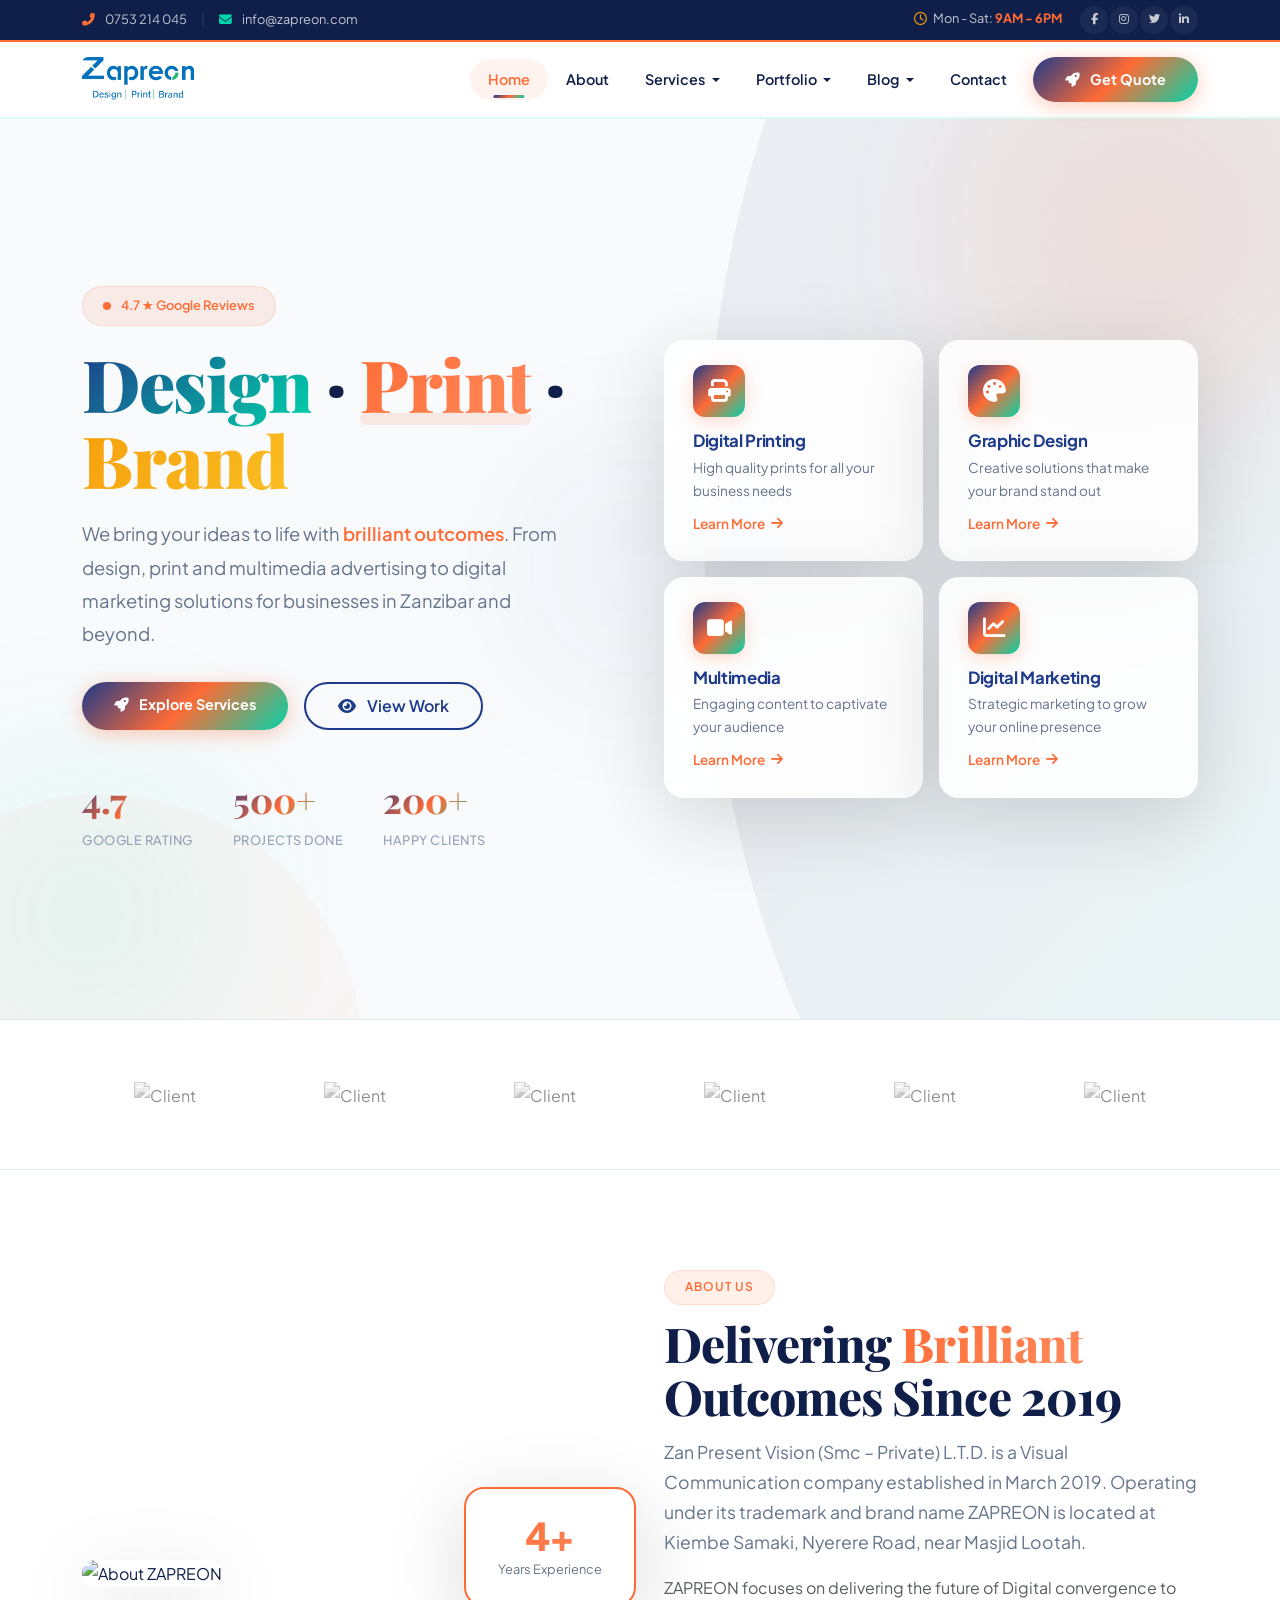
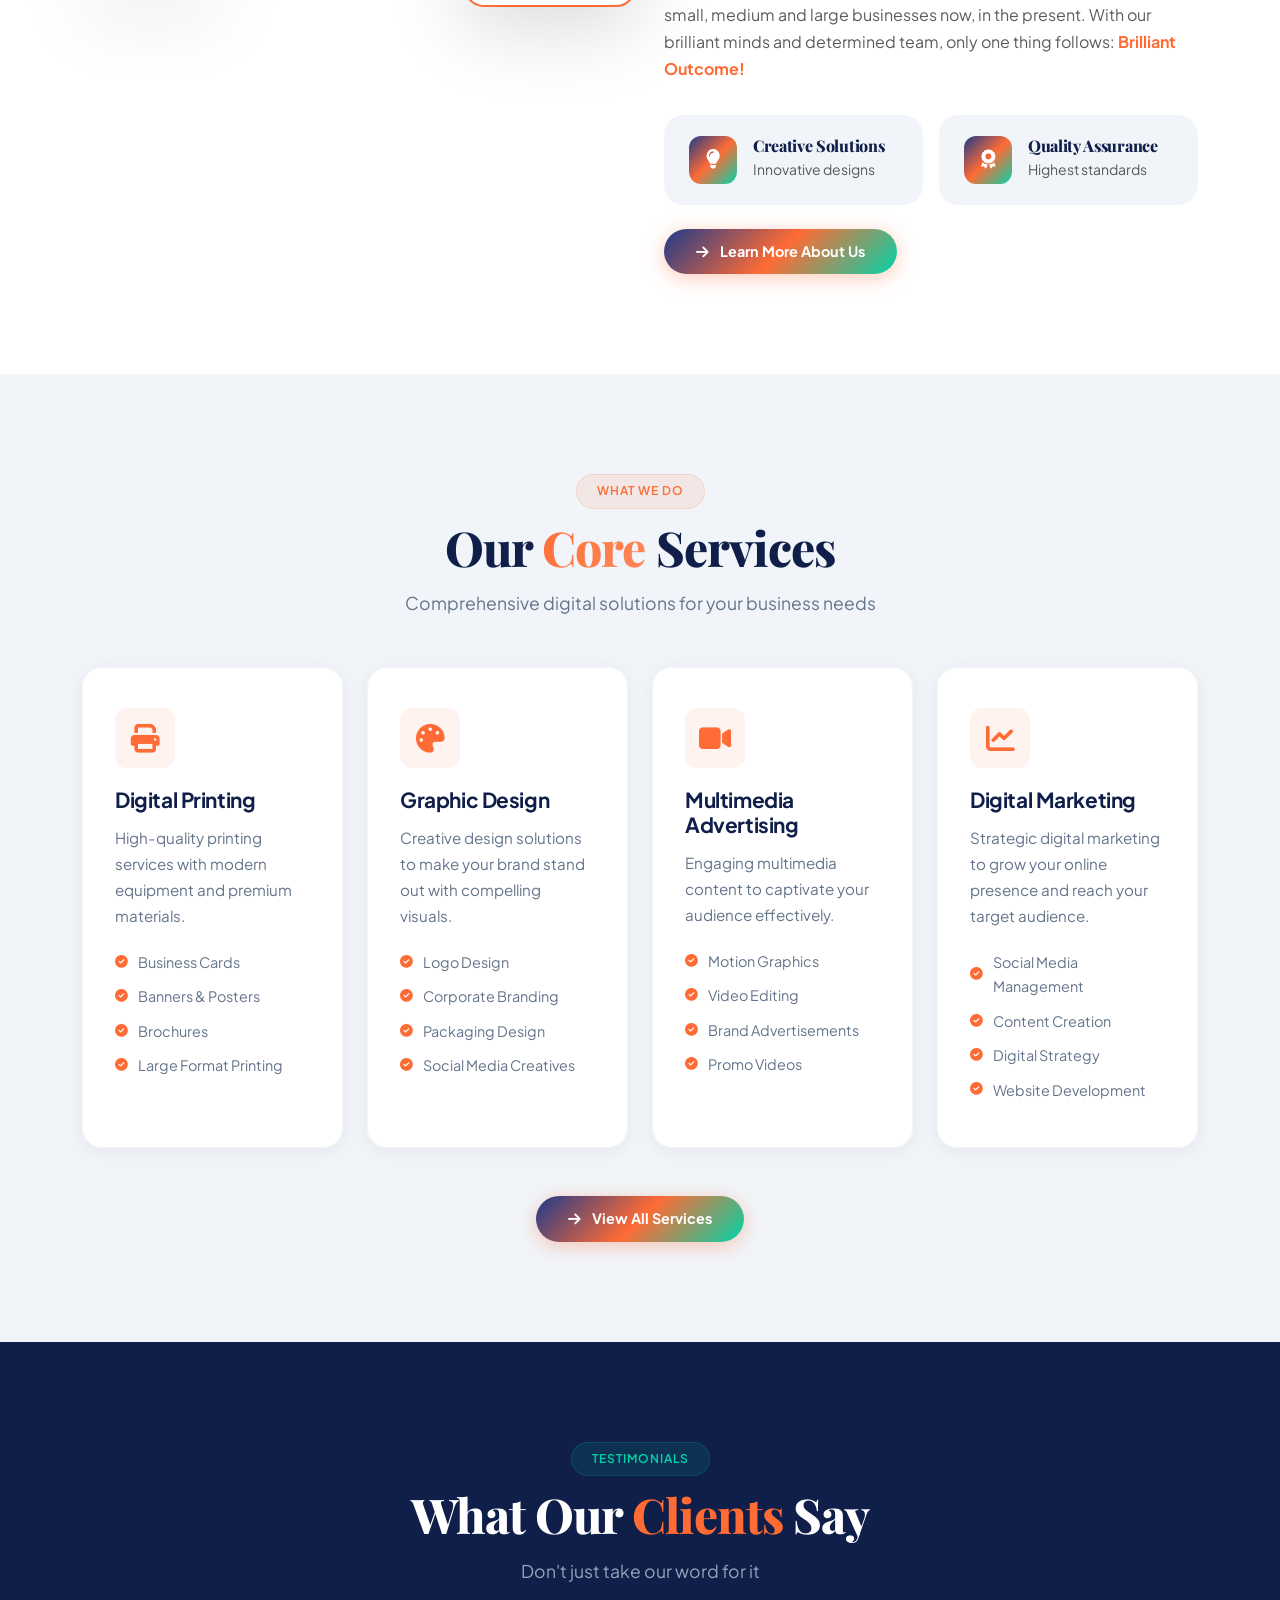
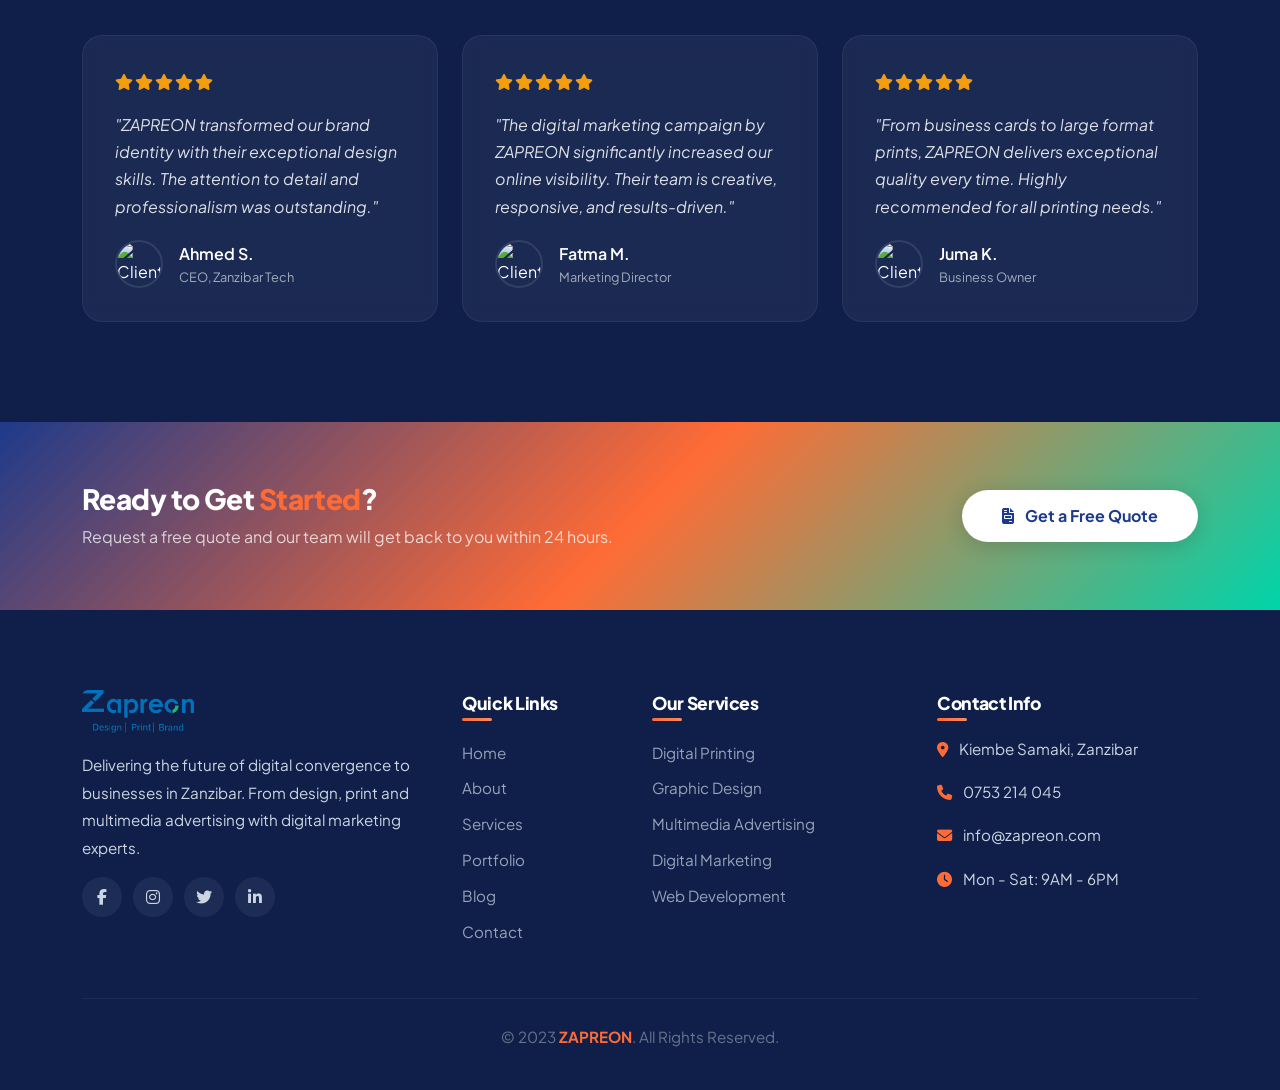
==== index.html @ 26066276 "Prince" ====
<!DOCTYPE html>
<html lang="sw">
<head>
    <meta charset="UTF-8" />
    <meta name="viewport" content="width=device-width, initial-scale=1.0" />
    <title>ZAPREON - Digital Printing & Visual Communication | Zanzibar</title>
    
    <!-- Bootstrap 5 CSS -->
    <link href="https://cdn.jsdelivr.net/npm/bootstrap@5.3.0-alpha1/dist/css/bootstrap.min.css" rel="stylesheet" />
    <!-- Font Awesome 6 -->
    <link rel="stylesheet" href="https://cdnjs.cloudflare.com/ajax/libs/font-awesome/6.4.0/css/all.min.css" />
    <!-- Google Fonts -->
    <link href="https://fonts.googleapis.com/css2?family=Plus+Jakarta+Sans:wght@300;400;500;600;700;800&family=Playfair+Display:wght@700;800;900&display=swap" rel="stylesheet" />
    <!-- AOS Animation -->
    <link href="https://unpkg.com/aos@2.3.1/dist/aos.css" rel="stylesheet" />
    
    <style>
        /* ===== ROOT VARIABLES - ZAPREON BRAND COLORS ===== */
        :root {
            --primary: #1E3A8A;
            --primary-light: #2A4FBF;
            --primary-dark: #0F1F4A;
            --secondary: #FF6B35;
            --secondary-light: #FF8A5C;
            --accent: #00D4AA;
            --accent-light: #66E8D0;
            --gold: #F59E0B;
            --gradient-hero: linear-gradient(135deg, #1E3A8A 0%, #0F1F4A 50%, #00D4AA 100%);
            --gradient-primary: linear-gradient(135deg, #1E3A8A 0%, #00D4AA 100%);
            --gradient-secondary: linear-gradient(135deg, #FF6B35 0%, #FF8A5C 100%);
            --gradient-accent: linear-gradient(135deg, #00D4AA 0%, #66E8D0 100%);
            --gradient-mixed: linear-gradient(135deg, #1E3A8A 0%, #FF6B35 50%, #00D4AA 100%);
            --gradient-gold: linear-gradient(135deg, #F59E0B 0%, #FBBF24 100%);
            --gradient-card: linear-gradient(135deg, rgba(30,58,138,0.95) 0%, rgba(0,212,170,0.15) 100%);
            --dark: #0F1F4A;
            --light: #F8FAFC;
            --gray-100: #F1F5F9;
            --gray-200: #E2E8F0;
            --gray-300: #CBD5E1;
            --gray-400: #94A3B8;
            --gray-500: #64748B;
            --shadow-sm: 0 4px 20px rgba(0,0,0,0.06);
            --shadow-md: 0 8px 40px rgba(0,0,0,0.10);
            --shadow-lg: 0 20px 80px rgba(0,0,0,0.15);
            --shadow-xl: 0 30px 100px rgba(0,0,0,0.20);
            --radius-sm: 12px;
            --radius-md: 20px;
            --radius-lg: 30px;
            --radius-xl: 40px;
            --transition: all 0.5s cubic-bezier(0.23, 1, 0.32, 1);
        }

        /* ===== RESET ===== */
        * { margin: 0; padding: 0; box-sizing: border-box; }
        body {
            font-family: 'Plus Jakarta Sans', sans-serif;
            background: var(--light);
            color: var(--dark);
            overflow-x: hidden;
            line-height: 1.7;
        }
        h1, h2, h3, h4, h5, h6 {
            font-family: 'Playfair Display', serif;
            font-weight: 800;
            letter-spacing: -0.02em;
        }
        a { text-decoration: none; color: inherit; }
        img { max-width: 100%; height: auto; }

        /* ===== SCROLLBAR ===== */
        ::-webkit-scrollbar { width: 8px; }
        ::-webkit-scrollbar-track { background: var(--gray-100); }
        ::-webkit-scrollbar-thumb { 
            background: var(--gradient-mixed);
            border-radius: 10px;
        }

        /* ===== PRELOADER ===== */
        #preloader {
            position: fixed;
            inset: 0;
            background: var(--dark);
            display: flex;
            justify-content: center;
            align-items: center;
            z-index: 99999;
            transition: opacity 0.8s ease, visibility 0.8s ease;
        }
        #preloader.hide { opacity: 0; visibility: hidden; }
        .loader {
            display: flex;
            gap: 12px;
            align-items: center;
        }
        .loader span {
            display: block;
            width: 16px;
            height: 16px;
            border-radius: 50%;
            animation: loaderBounce 1.2s ease-in-out infinite;
        }
        .loader span:nth-child(1) { background: var(--secondary); animation-delay: 0s; }
        .loader span:nth-child(2) { background: var(--primary-light); animation-delay: 0.15s; }
        .loader span:nth-child(3) { background: var(--accent); animation-delay: 0.3s; }
        .loader span:nth-child(4) { background: var(--gold); animation-delay: 0.45s; }
        .loader span:nth-child(5) { background: var(--secondary); animation-delay: 0.6s; }
        @keyframes loaderBounce {
            0%, 100% { transform: translateY(0) scale(1); }
            50% { transform: translateY(-20px) scale(1.2); }
        }

        /* ===== TOP BAR - JUU KABISA ===== */
        .top-bar {
            background: var(--primary-dark);
            color: rgba(255,255,255,0.75);
            font-size: 0.8rem;
            padding: 6px 0;
            border-bottom: 2px solid var(--secondary);
            position: relative;
            z-index: 1031;
        }
        .top-bar a { color: rgba(255,255,255,0.75); transition: var(--transition); }
        .top-bar a:hover { color: var(--secondary); }
        .top-bar .social-icon {
            display: inline-flex;
            align-items: center;
            justify-content: center;
            width: 28px;
            height: 28px;
            border-radius: 50%;
            background: rgba(255,255,255,0.05);
            transition: var(--transition);
            font-size: 0.7rem;
        }
        .top-bar .social-icon:hover {
            background: var(--secondary);
            color: var(--dark);
            transform: translateY(-2px);
        }
        .top-bar .divider { color: rgba(255,255,255,0.15); margin: 0 12px; }
        .top-bar .highlight-text { color: var(--secondary); font-weight: 700; }
        .top-bar .accent-text { color: var(--accent); }
        .top-bar .gold-text { color: var(--gold); }

        /* ===== NAVBAR ===== */
        .navbar {
            padding: 10px 0;
            background: rgba(255,255,255,0.96);
            backdrop-filter: blur(24px);
            -webkit-backdrop-filter: blur(24px);
            border-bottom: 2px solid rgba(0,212,170,0.15);
            transition: var(--transition);
            z-index: 1030;
            position: sticky;
            top: 0;
        }
        .navbar.scrolled {
            padding: 6px 0;
            box-shadow: var(--shadow-md);
        }

        .navbar-brand {
            font-family: 'Playfair Display', serif;
            font-weight: 900;
            font-size: 1.6rem;
            color: var(--primary) !important;
            display: flex;
            align-items: center;
            gap: 12px;
        }
        .navbar-brand .logo-img {
            height: 45px;
            width: auto;
            transition: var(--transition);
            border-radius: 6px;
        }
        .navbar-brand .logo-img:hover {
            transform: scale(1.05) rotate(-2deg);
        }
        .navbar-brand .brand-text {
            background: var(--gradient-mixed);
            -webkit-background-clip: text;
            -webkit-text-fill-color: transparent;
            font-weight: 900;
        }
        .navbar-brand .brand-dot {
            color: var(--secondary);
            -webkit-text-fill-color: var(--secondary);
        }

        .nav-link {
            font-weight: 600;
            font-size: 0.9rem;
            color: var(--dark) !important;
            padding: 8px 18px !important;
            border-radius: 50px;
            transition: var(--transition);
            position: relative;
        }
        .nav-link::before {
            content: '';
            position: absolute;
            bottom: 2px;
            left: 50%;
            width: 0;
            height: 3px;
            background: var(--gradient-mixed);
            border-radius: 10px;
            transform: translateX(-50%);
            transition: var(--transition);
        }
        .nav-link:hover::before,
        .nav-link.active::before { width: 40%; }
        .nav-link:hover,
        .nav-link.active {
            background: rgba(255,107,53,0.08);
            color: var(--secondary) !important;
        }

        .dropdown-menu {
            border: none;
            border-radius: var(--radius-md);
            box-shadow: var(--shadow-lg);
            padding: 12px;
            background: rgba(255,255,255,0.98);
            backdrop-filter: blur(20px);
            margin-top: 8px;
            min-width: 220px;
            animation: dropdownFade 0.3s ease;
        }
        @keyframes dropdownFade {
            from { opacity: 0; transform: translateY(-10px) scale(0.96); }
            to { opacity: 1; transform: translateY(0) scale(1); }
        }
        .dropdown-item {
            padding: 10px 16px;
            border-radius: var(--radius-sm);
            font-weight: 500;
            font-size: 0.9rem;
            transition: var(--transition);
            color: var(--dark);
        }
        .dropdown-item:hover,
        .dropdown-item.active {
            background: var(--gradient-mixed);
            color: white !important;
            transform: translateX(4px);
        }
        .dropdown-item i { width: 20px; margin-right: 8px; }
        .dropdown-divider { margin: 8px 0; border-color: var(--gray-200); }

        .btn-primary-custom {
            background: var(--gradient-mixed);
            color: white;
            border: none;
            padding: 12px 32px;
            border-radius: 50px;
            font-weight: 700;
            font-size: 0.9rem;
            transition: var(--transition);
            box-shadow: 0 4px 20px rgba(255,107,53,0.35);
            position: relative;
            overflow: hidden;
        }
        .btn-primary-custom::before {
            content: '';
            position: absolute;
            inset: 0;
            background: linear-gradient(90deg, transparent, rgba(255,255,255,0.2), transparent);
            transform: translateX(-100%);
            transition: transform 0.6s ease;
        }
        .btn-primary-custom:hover::before { transform: translateX(100%); }
        .btn-primary-custom:hover {
            transform: translateY(-3px) scale(1.02);
            box-shadow: 0 8px 32px rgba(255,107,53,0.45);
            color: white;
        }

        .btn-outline-custom {
            background: transparent;
            color: var(--primary);
            border: 2px solid var(--primary);
            padding: 10px 32px;
            border-radius: 50px;
            font-weight: 600;
            transition: var(--transition);
        }
        .btn-outline-custom:hover {
            background: var(--primary);
            color: white;
            transform: translateY(-3px);
            box-shadow: var(--shadow-md);
        }

        /* ===== HERO SECTION ===== */
        .hero {
            min-height: 100vh;
            display: flex;
            align-items: center;
            position: relative;
            background: var(--light);
            padding: 80px 0 80px;
            overflow: hidden;
        }
        .hero::before {
            content: '';
            position: absolute;
            top: -30%;
            right: -15%;
            width: 80%;
            height: 150%;
            background: var(--gradient-hero);
            clip-path: ellipse(45% 60% at 70% 50%);
            opacity: 0.06;
            pointer-events: none;
        }
        .hero::after {
            content: '';
            position: absolute;
            bottom: -20%;
            left: -10%;
            width: 60%;
            height: 80%;
            background: var(--gradient-secondary);
            clip-path: circle(35% at 30% 80%);
            opacity: 0.04;
            pointer-events: none;
        }

        /* Floating Orbs */
        .orb {
            position: absolute;
            border-radius: 50%;
            filter: blur(80px);
            pointer-events: none;
            animation: orbFloat 20s ease-in-out infinite;
        }
        .orb-1 {
            width: 400px;
            height: 400px;
            background: rgba(255,107,53,0.10);
            top: -10%;
            right: -5%;
            animation-delay: 0s;
        }
        .orb-2 {
            width: 300px;
            height: 300px;
            background: rgba(0,212,170,0.08);
            bottom: -5%;
            left: -5%;
            animation-delay: -5s;
        }
        .orb-3 {
            width: 200px;
            height: 200px;
            background: rgba(30,58,138,0.06);
            top: 50%;
            left: 50%;
            transform: translate(-50%, -50%);
            animation-delay: -10s;
        }
        @keyframes orbFloat {
            0%, 100% { transform: translate(0, 0) scale(1); }
            25% { transform: translate(30px, -40px) scale(1.1); }
            50% { transform: translate(-20px, 20px) scale(0.9); }
            75% { transform: translate(40px, 30px) scale(1.05); }
        }

        .hero-content {
            position: relative;
            z-index: 2;
        }

        .hero-badge {
            display: inline-flex;
            align-items: center;
            gap: 10px;
            background: rgba(255,107,53,0.10);
            color: var(--secondary);
            padding: 8px 20px;
            border-radius: 50px;
            font-weight: 600;
            font-size: 0.8rem;
            margin-bottom: 20px;
            border: 1px solid rgba(255,107,53,0.15);
            backdrop-filter: blur(10px);
        }
        .hero-badge .pulse-dot {
            width: 8px;
            height: 8px;
            background: var(--secondary);
            border-radius: 50%;
            animation: pulse 2s infinite;
        }
        @keyframes pulse {
            0%, 100% { opacity: 1; transform: scale(1); }
            50% { opacity: 0.5; transform: scale(1.5); }
        }

        .hero-title {
            font-size: 4.5rem;
            font-weight: 900;
            line-height: 1.05;
            margin-bottom: 20px;
        }
        .hero-title .highlight-blue {
            background: var(--gradient-primary);
            -webkit-background-clip: text;
            -webkit-text-fill-color: transparent;
        }
        .hero-title .highlight-orange {
            background: var(--gradient-secondary);
            -webkit-background-clip: text;
            -webkit-text-fill-color: transparent;
            position: relative;
        }
        .hero-title .highlight-orange::after {
            content: '';
            position: absolute;
            bottom: 6px;
            left: 0;
            width: 100%;
            height: 12px;
            background: rgba(255,107,53,0.12);
            border-radius: 10px;
            z-index: -1;
        }
        .hero-title .highlight-gold {
            background: var(--gradient-gold);
            -webkit-background-clip: text;
            -webkit-text-fill-color: transparent;
        }

        .hero-subtitle {
            font-size: 1.15rem;
            color: var(--gray-500);
            max-width: 500px;
            margin-bottom: 32px;
            line-height: 1.8;
        }
        .hero-subtitle .highlight {
            color: var(--secondary);
            font-weight: 600;
        }

        .hero-stats {
            display: flex;
            gap: 40px;
            margin-top: 40px;
        }
        .hero-stat {
            text-align: left;
        }
        .hero-stat-number {
            font-family: 'Playfair Display', serif;
            font-size: 2.2rem;
            font-weight: 800;
            background: var(--gradient-mixed);
            -webkit-background-clip: text;
            -webkit-text-fill-color: transparent;
        }
        .hero-stat-label {
            font-size: 0.8rem;
            color: var(--gray-400);
            font-weight: 500;
            text-transform: uppercase;
            letter-spacing: 0.5px;
        }

        /* ===== FLOATING SERVICE CARDS ===== */
        .floating-services {
            position: relative;
            z-index: 2;
            perspective: 1000px;
        }

        .float-card {
            background: rgba(255,255,255,0.88);
            backdrop-filter: blur(20px);
            -webkit-backdrop-filter: blur(20px);
            border-radius: var(--radius-md);
            padding: 24px 28px;
            box-shadow: var(--shadow-lg);
            border: 1px solid rgba(255,255,255,0.3);
            transition: var(--transition);
            position: relative;
            overflow: hidden;
            animation: floatCard 6s ease-in-out infinite;
            cursor: default;
        }
        .float-card::before {
            content: '';
            position: absolute;
            top: 0;
            left: 0;
            width: 100%;
            height: 4px;
            background: var(--gradient-mixed);
            transform: scaleX(0);
            transform-origin: left;
            transition: var(--transition);
        }
        .float-card:hover::before {
            transform: scaleX(1);
        }
        .float-card:hover {
            transform: translateY(-8px) rotateX(4deg) rotateY(-4deg);
            box-shadow: var(--shadow-xl);
            border-color: var(--secondary);
        }

        .float-card:nth-child(1) { animation-delay: 0s; }
        .float-card:nth-child(2) { animation-delay: 1.2s; }
        .float-card:nth-child(3) { animation-delay: 2.4s; }
        .float-card:nth-child(4) { animation-delay: 3.6s; }

        @keyframes floatCard {
            0%, 100% { transform: translateY(0px) rotate(0deg); }
            50% { transform: translateY(-12px) rotate(1deg); }
        }

        .float-card .card-icon {
            width: 52px;
            height: 52px;
            background: var(--gradient-mixed);
            border-radius: var(--radius-sm);
            display: flex;
            align-items: center;
            justify-content: center;
            color: white;
            font-size: 1.4rem;
            margin-bottom: 14px;
            box-shadow: 0 4px 16px rgba(255,107,53,0.25);
            transition: var(--transition);
        }
        .float-card:hover .card-icon {
            transform: rotate(-8deg) scale(1.05);
            box-shadow: 0 8px 24px rgba(255,107,53,0.35);
        }
        .float-card h5 {
            font-family: 'Plus Jakarta Sans', sans-serif;
            font-weight: 700;
            font-size: 1.05rem;
            margin-bottom: 4px;
            color: var(--primary);
        }
        .float-card p {
            font-size: 0.85rem;
            color: var(--gray-500);
            margin-bottom: 0;
        }
        .float-card .arrow-link {
            color: var(--secondary);
            font-weight: 600;
            font-size: 0.85rem;
            transition: var(--transition);
            display: inline-flex;
            align-items: center;
            gap: 6px;
            margin-top: 10px;
        }
        .float-card .arrow-link:hover {
            gap: 12px;
            color: var(--primary);
        }

        /* ===== SECTION COMMON ===== */
        .section {
            padding: 100px 0;
            position: relative;
        }
        .section-sm { padding: 60px 0; }

        .section-badge {
            display: inline-block;
            background: rgba(255,107,53,0.10);
            color: var(--secondary);
            padding: 6px 20px;
            border-radius: 50px;
            font-weight: 600;
            font-size: 0.75rem;
            letter-spacing: 1px;
            text-transform: uppercase;
            margin-bottom: 12px;
            border: 1px solid rgba(255,107,53,0.15);
        }
        .section-badge-accent {
            background: rgba(0,212,170,0.10);
            color: var(--accent);
            border-color: rgba(0,212,170,0.15);
        }
        .section-badge-gold {
            background: rgba(245,158,11,0.10);
            color: var(--gold);
            border-color: rgba(245,158,11,0.15);
        }

        .section-title {
            font-size: 3rem;
            font-weight: 800;
            margin-bottom: 16px;
            line-height: 1.1;
        }
        .section-title .highlight {
            background: var(--gradient-secondary);
            -webkit-background-clip: text;
            -webkit-text-fill-color: transparent;
        }
        .section-title .highlight-gold {
            background: var(--gradient-gold);
            -webkit-background-clip: text;
            -webkit-text-fill-color: transparent;
        }
        .section-title .highlight-blue {
            background: var(--gradient-primary);
            -webkit-background-clip: text;
            -webkit-text-fill-color: transparent;
        }
        .section-subtitle {
            font-size: 1.1rem;
            color: var(--gray-500);
            max-width: 600px;
        }

        /* ===== ABOUT SECTION ===== */
        .about-section {
            background: white;
        }
        .about-image-wrapper {
            position: relative;
        }
        .about-image-wrapper .main-img {
            border-radius: var(--radius-lg);
            box-shadow: var(--shadow-lg);
            transition: var(--transition);
        }
        .about-image-wrapper .main-img:hover {
            transform: scale(1.02) rotate(-1deg);
        }
        .about-badge {
            position: absolute;
            bottom: -20px;
            right: -20px;
            background: white;
            padding: 24px 32px;
            border-radius: var(--radius-md);
            box-shadow: var(--shadow-lg);
            text-align: center;
            border: 2px solid var(--secondary);
        }
        .about-badge h3 {
            font-family: 'Plus Jakarta Sans', sans-serif;
            font-size: 2.4rem;
            font-weight: 800;
            background: var(--gradient-secondary);
            -webkit-background-clip: text;
            -webkit-text-fill-color: transparent;
            margin-bottom: 0;
        }
        .about-badge p {
            font-size: 0.8rem;
            color: var(--gray-500);
            margin-bottom: 0;
        }

        .about-feature {
            display: flex;
            gap: 16px;
            padding: 20px 24px;
            background: var(--gray-100);
            border-radius: var(--radius-md);
            transition: var(--transition);
            border: 1px solid transparent;
        }
        .about-feature:hover {
            transform: translateY(-4px);
            box-shadow: var(--shadow-md);
            border-color: var(--secondary);
            background: white;
        }
        .about-feature .icon {
            width: 48px;
            height: 48px;
            min-width: 48px;
            background: var(--gradient-mixed);
            border-radius: var(--radius-sm);
            display: flex;
            align-items: center;
            justify-content: center;
            color: white;
            font-size: 1.2rem;
        }

        /* ===== SERVICES GRID ===== */
        .services-section {
            background: var(--gray-100);
        }
        .service-card {
            background: white;
            padding: 40px 32px;
            border-radius: var(--radius-md);
            box-shadow: var(--shadow-sm);
            transition: var(--transition);
            height: 100%;
            border: 1px solid rgba(0,0,0,0.04);
            position: relative;
            overflow: hidden;
        }
        .service-card::before {
            content: '';
            position: absolute;
            top: 0;
            left: 0;
            width: 100%;
            height: 4px;
            background: var(--gradient-mixed);
            transform: scaleX(0);
            transform-origin: left;
            transition: var(--transition);
        }
        .service-card:hover::before { transform: scaleX(1); }
        .service-card:hover {
            transform: translateY(-8px);
            box-shadow: var(--shadow-lg);
            border-color: var(--secondary);
        }
        .service-card .icon {
            width: 60px;
            height: 60px;
            background: rgba(255,107,53,0.08);
            border-radius: var(--radius-sm);
            display: flex;
            align-items: center;
            justify-content: center;
            font-size: 1.8rem;
            color: var(--secondary);
            margin-bottom: 20px;
            transition: var(--transition);
        }
        .service-card:hover .icon {
            background: var(--gradient-mixed);
            color: white;
            transform: rotate(-8deg) scale(1.05);
        }
        .service-card h4 {
            font-family: 'Plus Jakarta Sans', sans-serif;
            font-weight: 700;
            font-size: 1.3rem;
            margin-bottom: 12px;
        }
        .service-card p {
            color: var(--gray-500);
            font-size: 0.95rem;
            margin-bottom: 16px;
        }
        .service-card .service-list {
            list-style: none;
            padding: 0;
            margin: 0;
        }
        .service-card .service-list li {
            padding: 5px 0;
            font-size: 0.9rem;
            color: var(--gray-500);
            display: flex;
            align-items: center;
            gap: 10px;
        }
        .service-card .service-list li i {
            color: var(--secondary);
            font-size: 0.8rem;
        }

        /* ===== TESTIMONIALS ===== */
        .testimonials-section {
            background: var(--dark);
            color: white;
        }
        .testimonials-section .section-subtitle {
            color: var(--gray-400);
        }
        .testimonial-card {
            background: rgba(255,255,255,0.05);
            backdrop-filter: blur(10px);
            padding: 32px;
            border-radius: var(--radius-md);
            border: 1px solid rgba(255,255,255,0.06);
            transition: var(--transition);
            height: 100%;
        }
        .testimonial-card:hover {
            transform: translateY(-4px);
            background: rgba(255,255,255,0.08);
            border-color: rgba(255,107,53,0.2);
        }
        .testimonial-card .stars {
            color: var(--gold);
            margin-bottom: 16px;
            letter-spacing: 2px;
        }
        .testimonial-card .quote {
            font-size: 1rem;
            font-style: italic;
            opacity: 0.85;
            margin-bottom: 20px;
        }
        .testimonial-card .client {
            display: flex;
            align-items: center;
            gap: 16px;
        }
        .testimonial-card .client img {
            width: 48px;
            height: 48px;
            border-radius: 50%;
            object-fit: cover;
            border: 2px solid rgba(255,255,255,0.1);
        }
        .testimonial-card .client .name {
            font-weight: 600;
            font-size: 1rem;
        }
        .testimonial-card .client .role {
            font-size: 0.8rem;
            opacity: 0.6;
        }

        /* ===== CTA ===== */
        .cta-section {
            background: var(--gradient-mixed);
            color: white;
        }
        .cta-section .btn-light-custom {
            background: white;
            color: var(--primary);
            border: none;
            padding: 14px 40px;
            border-radius: 50px;
            font-weight: 700;
            transition: var(--transition);
            box-shadow: 0 4px 20px rgba(0,0,0,0.15);
        }
        .cta-section .btn-light-custom:hover {
            transform: translateY(-4px) scale(1.02);
            box-shadow: 0 8px 32px rgba(0,0,0,0.2);
        }

        /* ===== FOOTER ===== */
        .footer {
            background: var(--dark);
            color: var(--gray-300);
            padding: 80px 0 40px;
        }
        .footer .footer-logo {
            display: flex;
            align-items: center;
            gap: 12px;
            margin-bottom: 16px;
        }
        .footer .footer-logo img {
            height: 45px;
            width: auto;
            border-radius: 6px;
            transition: var(--transition);
        }
        .footer .footer-logo img:hover {
            transform: scale(1.05) rotate(-2deg);
        }
        .footer .footer-logo .brand-text {
            font-family: 'Playfair Display', serif;
            font-weight: 900;
            font-size: 1.6rem;
            background: var(--gradient-mixed);
            -webkit-background-clip: text;
            -webkit-text-fill-color: transparent;
        }
        .footer .footer-logo .brand-dot {
            color: var(--secondary);
            -webkit-text-fill-color: var(--secondary);
        }
        .footer h5 {
            font-family: 'Plus Jakarta Sans', sans-serif;
            color: white;
            font-size: 1.1rem;
            margin-bottom: 20px;
            position: relative;
            display: inline-block;
        }
        .footer h5::after {
            content: '';
            position: absolute;
            bottom: -6px;
            left: 0;
            width: 30px;
            height: 3px;
            background: var(--gradient-secondary);
            border-radius: 10px;
        }
        .footer p {
            font-size: 0.95rem;
            line-height: 1.8;
        }
        .footer-links a {
            display: block;
            color: var(--gray-400);
            padding: 5px 0;
            transition: var(--transition);
            font-size: 0.95rem;
        }
        .footer-links a:hover {
            color: var(--secondary);
            padding-left: 8px;
        }
        .footer .social-icons a {
            display: inline-flex;
            align-items: center;
            justify-content: center;
            width: 40px;
            height: 40px;
            background: rgba(255,255,255,0.06);
            border-radius: 50%;
            color: var(--gray-300);
            transition: var(--transition);
            margin-right: 8px;
        }
        .footer .social-icons a:hover {
            background: var(--secondary);
            color: var(--dark);
            transform: translateY(-4px);
        }
        .footer .copyright {
            border-top: 1px solid rgba(255,255,255,0.06);
            padding-top: 24px;
            margin-top: 48px;
            text-align: center;
            font-size: 0.9rem;
            color: var(--gray-500);
        }
        .footer .copyright .brand-name {
            color: var(--secondary);
            font-weight: 700;
        }

        /* ===== BACK TO TOP ===== */
        .back-to-top {
            position: fixed;
            bottom: 30px;
            right: 30px;
            width: 50px;
            height: 50px;
            background: var(--gradient-mixed);
            color: white;
            border: none;
            border-radius: 50%;
            display: flex;
            align-items: center;
            justify-content: center;
            font-size: 1.2rem;
            box-shadow: var(--shadow-md);
            opacity: 0;
            visibility: hidden;
            transition: var(--transition);
            z-index: 999;
            cursor: pointer;
        }
        .back-to-top.active {
            opacity: 1;
            visibility: visible;
        }
        .back-to-top:hover {
            transform: translateY(-4px) scale(1.05);
            box-shadow: var(--shadow-lg);
        }

        /* ===== RESPONSIVE ===== */
        @media (max-width: 992px) {
            .hero-title { font-size: 3.2rem; }
            .section-title { font-size: 2.4rem; }
            .floating-services { margin-top: 40px; }
            .float-card { margin-bottom: 16px; }
            .hero-stats { gap: 24px; flex-wrap: wrap; }
            .about-badge { position: relative; bottom: 0; right: 0; margin-top: 16px; }
        }

        @media (max-width: 768px) {
            .hero { padding: 60px 0 60px; min-height: auto; }
            .hero-title { font-size: 2.4rem; }
            .section { padding: 60px 0; }
            .section-title { font-size: 2rem; }
            .top-bar .text-end { text-align: center !important; margin-top: 4px; }
            .float-card { padding: 20px; }
            .float-card .card-icon { width: 44px; height: 44px; font-size: 1.2rem; }
            .navbar-brand .logo-img { height: 40px; }
            .navbar-brand { font-size: 1.3rem; }
            .footer .footer-logo img { height: 40px; }
            .footer .footer-logo .brand-text { font-size: 1.3rem; }
        }

        @media (max-width: 576px) {
            .hero-title { font-size: 2rem; }
            .hero-subtitle { font-size: 1rem; }
            .hero-stat-number { font-size: 1.6rem; }
            .service-card { padding: 28px 20px; }
        }
    </style>
</head>
<body>

    <!-- ===== PRELOADER ===== -->
    <div id="preloader">
        <div class="loader">
            <span></span><span></span><span></span><span></span><span></span>
        </div>
    </div>

    <!-- ===== TOP BAR - JUU KABISA ===== -->
    <div class="top-bar d-none d-md-block">
        <div class="container">
            <div class="row align-items-center">
                <div class="col-md-6">
                    <span><i class="fas fa-phone-alt me-2" style="color: var(--secondary);"></i> <a href="tel:+255753214045">0753 214 045</a></span>
                    <span class="divider">|</span>
                    <span><i class="fas fa-envelope me-2" style="color: var(--accent);"></i> <a href="mailto:info@zapreon.com">info@zapreon.com</a></span>
                </div>
                <div class="col-md-6 text-end">
                    <span class="me-3"><i class="far fa-clock me-1" style="color: var(--gold);"></i> Mon - Sat: <span class="highlight-text">9AM - 6PM</span></span>
                    <a href="#" class="social-icon"><i class="fab fa-facebook-f"></i></a>
                    <a href="#" class="social-icon"><i class="fab fa-instagram"></i></a>
                    <a href="#" class="social-icon"><i class="fab fa-twitter"></i></a>
                    <a href="#" class="social-icon"><i class="fab fa-linkedin-in"></i></a>
                </div>
            </div>
        </div>
    </div>

    <!-- ===== NAVBAR (Chini ya Top Bar) ===== -->
    <nav class="navbar navbar-expand-lg navbar-light">
        <div class="container">
            <a class="navbar-brand" href="index.html">
                <!-- Logo Image - Weka path ya logo yako hapa -->
                <img src="logo/zapreon_logo.png" alt="ZAPREON Logo" class="logo-img" />
                <!-- <span class="brand-text">ZAPREON<span class="brand-dot">.</span></span> -->
            </a>
            <button class="navbar-toggler border-0" type="button" data-bs-toggle="collapse" data-bs-target="#navbarNav">
                <span class="navbar-toggler-icon"></span>
            </button>
            <div class="collapse navbar-collapse" id="navbarNav">
                <ul class="navbar-nav ms-auto align-items-lg-center">
                    <li class="nav-item">
                        <a class="nav-link active" href="index.html">Home</a>
                    </li>
                    <li class="nav-item">
                        <a class="nav-link" href="about.html">About</a>
                    </li>
                    <li class="nav-item dropdown">
                        <a class="nav-link dropdown-toggle" href="#" id="servicesDropdown" role="button" data-bs-toggle="dropdown">
                            Services
                        </a>
                        <ul class="dropdown-menu">
                            <li><a class="dropdown-item active" href="services.html"><i class="fas fa-th-large"></i> Overview</a></li>
                            <li><hr class="dropdown-divider"></li>
                            <li><a class="dropdown-item" href="digital-printing.html"><i class="fas fa-print"></i> Digital Printing</a></li>
                            <li><a class="dropdown-item" href="graphic-design.html"><i class="fas fa-palette"></i> Graphic Design</a></li>
                            <li><a class="dropdown-item" href="multimedia.html"><i class="fas fa-video"></i> Multimedia Advertising</a></li>
                            <li><a class="dropdown-item" href="digital-marketing.html"><i class="fas fa-chart-line"></i> Digital Marketing</a></li>
                            <li><a class="dropdown-item" href="web-development.html"><i class="fas fa-code"></i> Web Development</a></li>
                        </ul>
                    </li>
                    <li class="nav-item dropdown">
                        <a class="nav-link dropdown-toggle" href="#" id="portfolioDropdown" role="button" data-bs-toggle="dropdown">
                            Portfolio
                        </a>
                        <ul class="dropdown-menu">
                            <li><a class="dropdown-item" href="portfolio.html"><i class="fas fa-th-large"></i> Overview</a></li>
                            <li><hr class="dropdown-divider"></li>
                            <li><a class="dropdown-item" href="printing-portfolio.html"><i class="fas fa-print"></i> Printing Projects</a></li>
                            <li><a class="dropdown-item" href="design-portfolio.html"><i class="fas fa-paint-brush"></i> Design Projects</a></li>
                            <li><a class="dropdown-item" href="multimedia-portfolio.html"><i class="fas fa-film"></i> Multimedia Projects</a></li>
                        </ul>
                    </li>
                    <li class="nav-item dropdown">
                        <a class="nav-link dropdown-toggle" href="#" id="blogDropdown" role="button" data-bs-toggle="dropdown">
                            Blog
                        </a>
                        <ul class="dropdown-menu">
                            <li><a class="dropdown-item" href="blog.html"><i class="fas fa-th-large"></i> Overview</a></li>
                            <li><hr class="dropdown-divider"></li>
                            <li><a class="dropdown-item" href="blog-design.html"><i class="fas fa-pencil-ruler"></i> Design Tips</a></li>
                            <li><a class="dropdown-item" href="blog-marketing.html"><i class="fas fa-bullhorn"></i> Marketing Strategies</a></li>
                            <li><a class="dropdown-item" href="blog-industry.html"><i class="fas fa-newspaper"></i> Industry News</a></li>
                        </ul>
                    </li>
                    <li class="nav-item">
                        <a class="nav-link" href="contact.html">Contact</a>
                    </li>
                    <li class="nav-item ms-lg-2">
                        <a class="btn btn-primary-custom" href="quote.html">
                            <i class="fas fa-rocket me-2"></i> Get Quote
                        </a>
                    </li>
                </ul>
            </div>
        </div>
    </nav>

    <!-- ===== HERO SECTION ===== -->
    <section class="hero" id="home">
        <!-- Floating Orbs -->
        <div class="orb orb-1"></div>
        <div class="orb orb-2"></div>
        <div class="orb orb-3"></div>

        <div class="container">
            <div class="row align-items-center g-5">
                <!-- Left Content -->
                <div class="col-lg-6 hero-content" data-aos="fade-right" data-aos-duration="800">
                    <div class="hero-badge">
                        <span class="pulse-dot"></span>
                        4.7 ★ Google Reviews
                    </div>
                    <h1 class="hero-title">
                        <span class="highlight-blue">Design</span> · <span class="highlight-orange">Print</span> · <span class="highlight-gold">Brand</span>
                    </h1>
                    <p class="hero-subtitle">
                        We bring your ideas to life with <span class="highlight">brilliant outcomes</span>. From design, print and multimedia 
                        advertising to digital marketing solutions for businesses in Zanzibar and beyond.
                    </p>
                    <div class="d-flex flex-wrap gap-3">
                        <a href="services.html" class="btn btn-primary-custom">
                            <i class="fas fa-rocket me-2"></i> Explore Services
                        </a>
                        <a href="portfolio.html" class="btn btn-outline-custom">
                            <i class="fas fa-eye me-2"></i> View Work
                        </a>
                    </div>
                    <div class="hero-stats">
                        <div class="hero-stat">
                            <div class="hero-stat-number">4.7</div>
                            <div class="hero-stat-label">Google Rating</div>
                        </div>
                        <div class="hero-stat">
                            <div class="hero-stat-number">500+</div>
                            <div class="hero-stat-label">Projects Done</div>
                        </div>
                        <div class="hero-stat">
                            <div class="hero-stat-number">200+</div>
                            <div class="hero-stat-label">Happy Clients</div>
                        </div>
                    </div>
                </div>

                <!-- Right Content - Floating Service Cards -->
                <div class="col-lg-6 floating-services" data-aos="fade-left" data-aos-duration="800" data-aos-delay="200">
                    <div class="row g-3">
                        <!-- Card 1 - Digital Printing -->
                        <div class="col-sm-6">
                            <div class="float-card">
                                <div class="card-icon"><i class="fas fa-print"></i></div>
                                <h5>Digital Printing</h5>
                                <p>High quality prints for all your business needs</p>
                                <a href="digital-printing.html" class="arrow-link">
                                    Learn More <i class="fas fa-arrow-right"></i>
                                </a>
                            </div>
                        </div>
                        <!-- Card 2 - Graphic Design -->
                        <div class="col-sm-6">
                            <div class="float-card">
                                <div class="card-icon"><i class="fas fa-palette"></i></div>
                                <h5>Graphic Design</h5>
                                <p>Creative solutions that make your brand stand out</p>
                                <a href="graphic-design.html" class="arrow-link">
                                    Learn More <i class="fas fa-arrow-right"></i>
                                </a>
                            </div>
                        </div>
                        <!-- Card 3 - Multimedia -->
                        <div class="col-sm-6">
                            <div class="float-card">
                                <div class="card-icon"><i class="fas fa-video"></i></div>
                                <h5>Multimedia</h5>
                                <p>Engaging content to captivate your audience</p>
                                <a href="multimedia.html" class="arrow-link">
                                    Learn More <i class="fas fa-arrow-right"></i>
                                </a>
                            </div>
                        </div>
                        <!-- Card 4 - Digital Marketing -->
                        <div class="col-sm-6">
                            <div class="float-card">
                                <div class="card-icon"><i class="fas fa-chart-line"></i></div>
                                <h5>Digital Marketing</h5>
                                <p>Strategic marketing to grow your online presence</p>
                                <a href="digital-marketing.html" class="arrow-link">
                                    Learn More <i class="fas fa-arrow-right"></i>
                                </a>
                            </div>
                        </div>
                    </div>
                </div>
            </div>
        </div>
    </section>

    <!-- ===== CLIENTS / LOGOS ===== -->
    <section class="section-sm" style="background: white; border-top: 1px solid var(--gray-200); border-bottom: 1px solid var(--gray-200);">
        <div class="container">
            <div class="row align-items-center justify-content-center g-4" data-aos="fade-up">
                <div class="col-6 col-md-3 col-lg-2 text-center">
                    <img src="https://via.placeholder.com/150x50/1E3A8A/FFFFFF?text=Client+1" alt="Client" style="filter: grayscale(100%) opacity(0.5); transition: var(--transition); max-height: 50px;" 
                         onmouseover="this.style.filter='grayscale(0%) opacity(1)'" 
                         onmouseout="this.style.filter='grayscale(100%) opacity(0.5)'" />
                </div>
                <div class="col-6 col-md-3 col-lg-2 text-center">
                    <img src="https://via.placeholder.com/150x50/FF6B35/FFFFFF?text=Client+2" alt="Client" style="filter: grayscale(100%) opacity(0.5); transition: var(--transition); max-height: 50px;"
                         onmouseover="this.style.filter='grayscale(0%) opacity(1)'" 
                         onmouseout="this.style.filter='grayscale(100%) opacity(0.5)'" />
                </div>
                <div class="col-6 col-md-3 col-lg-2 text-center">
                    <img src="https://via.placeholder.com/150x50/00D4AA/FFFFFF?text=Client+3" alt="Client" style="filter: grayscale(100%) opacity(0.5); transition: var(--transition); max-height: 50px;"
                         onmouseover="this.style.filter='grayscale(0%) opacity(1)'" 
                         onmouseout="this.style.filter='grayscale(100%) opacity(0.5)'" />
                </div>
                <div class="col-6 col-md-3 col-lg-2 text-center">
                    <img src="https://via.placeholder.com/150x50/F59E0B/FFFFFF?text=Client+4" alt="Client" style="filter: grayscale(100%) opacity(0.5); transition: var(--transition); max-height: 50px;"
                         onmouseover="this.style.filter='grayscale(0%) opacity(1)'" 
                         onmouseout="this.style.filter='grayscale(100%) opacity(0.5)'" />
                </div>
                <div class="col-6 col-md-3 col-lg-2 text-center">
                    <img src="https://via.placeholder.com/150x50/1E3A8A/FFFFFF?text=Client+5" alt="Client" style="filter: grayscale(100%) opacity(0.5); transition: var(--transition); max-height: 50px;"
                         onmouseover="this.style.filter='grayscale(0%) opacity(1)'" 
                         onmouseout="this.style.filter='grayscale(100%) opacity(0.5)'" />
                </div>
                <div class="col-6 col-md-3 col-lg-2 text-center">
                    <img src="https://via.placeholder.com/150x50/00D4AA/FFFFFF?text=Client+6" alt="Client" style="filter: grayscale(100%) opacity(0.5); transition: var(--transition); max-height: 50px;"
                         onmouseover="this.style.filter='grayscale(0%) opacity(1)'" 
                         onmouseout="this.style.filter='grayscale(100%) opacity(0.5)'" />
                </div>
            </div>
        </div>
    </section>

    <!-- ===== ABOUT SECTION ===== -->
    <section class="section about-section" id="about">
        <div class="container">
            <div class="row g-5 align-items-center">
                <div class="col-lg-6" data-aos="fade-right">
                    <div class="about-image-wrapper">
                        <img src="https://images.unsplash.com/photo-1565688534245-05d6b5be184a?ixlib=rb-1.2.1&auto=format&fit=crop&w=700&q=80" 
                             alt="About ZAPREON" class="main-img img-fluid" />
                        <div class="about-badge">
                            <h3>4+</h3>
                            <p>Years Experience</p>
                        </div>
                    </div>
                </div>
                <div class="col-lg-6" data-aos="fade-left">
                    <span class="section-badge">About Us</span>
                    <h2 class="section-title">Delivering <span class="highlight">Brilliant</span> <br />Outcomes Since 2019</h2>
                    <p class="section-subtitle">
                        Zan Present Vision (Smc – Private) L.T.D. is a Visual Communication company established in March 2019.
                        Operating under its trademark and brand name ZAPREON is located at Kiembe Samaki, Nyerere Road, 
                        near Masjid Lootah.
                    </p>
                    <p class="text-muted">
                        ZAPREON focuses on delivering the future of Digital convergence to small, medium and large businesses now, 
                        in the present. With our brilliant minds and determined team, only one thing follows: <strong style="color: var(--secondary);">Brilliant Outcome!</strong>
                    </p>
                    <div class="row g-3 mt-3">
                        <div class="col-sm-6">
                            <div class="about-feature">
                                <div class="icon"><i class="fas fa-lightbulb"></i></div>
                                <div>
                                    <h6 class="mb-0">Creative Solutions</h6>
                                    <small class="text-muted">Innovative designs</small>
                                </div>
                            </div>
                        </div>
                        <div class="col-sm-6">
                            <div class="about-feature">
                                <div class="icon"><i class="fas fa-award"></i></div>
                                <div>
                                    <h6 class="mb-0">Quality Assurance</h6>
                                    <small class="text-muted">Highest standards</small>
                                </div>
                            </div>
                        </div>
                    </div>
                    <a href="about.html" class="btn btn-primary-custom mt-4">
                        <i class="fas fa-arrow-right me-2"></i> Learn More About Us
                    </a>
                </div>
            </div>
        </div>
    </section>

    <!-- ===== SERVICES GRID ===== -->
    <section class="section services-section" id="services">
        <div class="container">
            <div class="text-center mb-5" data-aos="fade-up">
                <span class="section-badge">What We Do</span>
                <h2 class="section-title">Our <span class="highlight">Core</span> Services</h2>
                <p class="section-subtitle mx-auto">Comprehensive digital solutions for your business needs</p>
            </div>
            <div class="row g-4">
                <div class="col-lg-3 col-md-6" data-aos="fade-up" data-aos-delay="100">
                    <div class="service-card">
                        <div class="icon"><i class="fas fa-print"></i></div>
                        <h4>Digital Printing</h4>
                        <p>High-quality printing services with modern equipment and premium materials.</p>
                        <ul class="service-list">
                            <li><i class="fas fa-check-circle"></i> Business Cards</li>
                            <li><i class="fas fa-check-circle"></i> Banners & Posters</li>
                            <li><i class="fas fa-check-circle"></i> Brochures</li>
                            <li><i class="fas fa-check-circle"></i> Large Format Printing</li>
                        </ul>
                    </div>
                </div>
                <div class="col-lg-3 col-md-6" data-aos="fade-up" data-aos-delay="200">
                    <div class="service-card">
                        <div class="icon"><i class="fas fa-palette"></i></div>
                        <h4>Graphic Design</h4>
                        <p>Creative design solutions to make your brand stand out with compelling visuals.</p>
                        <ul class="service-list">
                            <li><i class="fas fa-check-circle"></i> Logo Design</li>
                            <li><i class="fas fa-check-circle"></i> Corporate Branding</li>
                            <li><i class="fas fa-check-circle"></i> Packaging Design</li>
                            <li><i class="fas fa-check-circle"></i> Social Media Creatives</li>
                        </ul>
                    </div>
                </div>
                <div class="col-lg-3 col-md-6" data-aos="fade-up" data-aos-delay="300">
                    <div class="service-card">
                        <div class="icon"><i class="fas fa-video"></i></div>
                        <h4>Multimedia Advertising</h4>
                        <p>Engaging multimedia content to captivate your audience effectively.</p>
                        <ul class="service-list">
                            <li><i class="fas fa-check-circle"></i> Motion Graphics</li>
                            <li><i class="fas fa-check-circle"></i> Video Editing</li>
                            <li><i class="fas fa-check-circle"></i> Brand Advertisements</li>
                            <li><i class="fas fa-check-circle"></i> Promo Videos</li>
                        </ul>
                    </div>
                </div>
                <div class="col-lg-3 col-md-6" data-aos="fade-up" data-aos-delay="400">
                    <div class="service-card">
                        <div class="icon"><i class="fas fa-chart-line"></i></div>
                        <h4>Digital Marketing</h4>
                        <p>Strategic digital marketing to grow your online presence and reach your target audience.</p>
                        <ul class="service-list">
                            <li><i class="fas fa-check-circle"></i> Social Media Management</li>
                            <li><i class="fas fa-check-circle"></i> Content Creation</li>
                            <li><i class="fas fa-check-circle"></i> Digital Strategy</li>
                            <li><i class="fas fa-check-circle"></i> Website Development</li>
                        </ul>
                    </div>
                </div>
            </div>
            <div class="text-center mt-5" data-aos="fade-up">
                <a href="services.html" class="btn btn-primary-custom">
                    <i class="fas fa-arrow-right me-2"></i> View All Services
                </a>
            </div>
        </div>
    </section>

    <!-- ===== TESTIMONIALS ===== -->
    <section class="section testimonials-section" id="testimonials">
        <div class="container">
            <div class="text-center mb-5" data-aos="fade-up">
                <span class="section-badge section-badge-accent">Testimonials</span>
                <h2 class="section-title text-white">What Our <span style="color: var(--secondary);">Clients</span> Say</h2>
                <p class="section-subtitle mx-auto">Don't just take our word for it</p>
            </div>
            <div class="row g-4">
                <div class="col-md-4" data-aos="fade-up" data-aos-delay="100">
                    <div class="testimonial-card">
                        <div class="stars"><i class="fas fa-star"></i><i class="fas fa-star"></i><i class="fas fa-star"></i><i class="fas fa-star"></i><i class="fas fa-star"></i></div>
                        <p class="quote">"ZAPREON transformed our brand identity with their exceptional design skills. The attention to detail and professionalism was outstanding."</p>
                        <div class="client">
                            <img src="https://randomuser.me/api/portraits/men/32.jpg" alt="Client" />
                            <div>
                                <div class="name">Ahmed S.</div>
                                <div class="role">CEO, Zanzibar Tech</div>
                            </div>
                        </div>
                    </div>
                </div>
                <div class="col-md-4" data-aos="fade-up" data-aos-delay="200">
                    <div class="testimonial-card">
                        <div class="stars"><i class="fas fa-star"></i><i class="fas fa-star"></i><i class="fas fa-star"></i><i class="fas fa-star"></i><i class="fas fa-star"></i></div>
                        <p class="quote">"The digital marketing campaign by ZAPREON significantly increased our online visibility. Their team is creative, responsive, and results-driven."</p>
                        <div class="client">
                            <img src="https://randomuser.me/api/portraits/women/44.jpg" alt="Client" />
                            <div>
                                <div class="name">Fatma M.</div>
                                <div class="role">Marketing Director</div>
                            </div>
                        </div>
                    </div>
                </div>
                <div class="col-md-4" data-aos="fade-up" data-aos-delay="300">
                    <div class="testimonial-card">
                        <div class="stars"><i class="fas fa-star"></i><i class="fas fa-star"></i><i class="fas fa-star"></i><i class="fas fa-star"></i><i class="fas fa-star"></i></div>
                        <p class="quote">"From business cards to large format prints, ZAPREON delivers exceptional quality every time. Highly recommended for all printing needs."</p>
                        <div class="client">
                            <img src="https://randomuser.me/api/portraits/men/76.jpg" alt="Client" />
                            <div>
                                <div class="name">Juma K.</div>
                                <div class="role">Business Owner</div>
                            </div>
                        </div>
                    </div>
                </div>
            </div>
        </div>
    </section>

    <!-- ===== CTA SECTION ===== -->
    <section class="section-sm cta-section">
        <div class="container">
            <div class="row align-items-center g-4" data-aos="fade-up">
                <div class="col-lg-8">
                    <h3 class="mb-2" style="font-family: 'Plus Jakarta Sans', sans-serif;">Ready to Get <span style="color: var(--secondary);">Started</span>?</h3>
                    <p class="mb-0 opacity-75">Request a free quote and our team will get back to you within 24 hours.</p>
                </div>
                <div class="col-lg-4 text-lg-end">
                    <a href="quote.html" class="btn btn-light-custom">
                        <i class="fas fa-file-invoice me-2"></i> Get a Free Quote
                    </a>
                </div>
            </div>
        </div>
    </section>

    <!-- ===== FOOTER ===== -->
    <footer class="footer">
        <div class="container">
            <div class="row g-4">
                <div class="col-lg-4 col-md-6">
                    <!-- Footer Logo -->
                    <div class="footer-logo">
                        <img src="logo/zapreon_logo.png" alt="ZAPREON Logo" />
                        <!-- <span class="brand-text">ZAPREON<span class="brand-dot">.</span></span> -->
                    </div>
                    <p>Delivering the future of digital convergence to businesses in Zanzibar. From design, print and multimedia advertising with digital marketing experts.</p>
                    <div class="social-icons">
                        <a href="#"><i class="fab fa-facebook-f"></i></a>
                        <a href="#"><i class="fab fa-instagram"></i></a>
                        <a href="#"><i class="fab fa-twitter"></i></a>
                        <a href="#"><i class="fab fa-linkedin-in"></i></a>
                    </div>
                </div>
                <div class="col-lg-2 col-md-6">
                    <h5>Quick Links</h5>
                    <div class="footer-links">
                        <a href="index.html">Home</a>
                        <a href="about.html">About</a>
                        <a href="services.html">Services</a>
                        <a href="portfolio.html">Portfolio</a>
                        <a href="blog.html">Blog</a>
                        <a href="contact.html">Contact</a>
                    </div>
                </div>
                <div class="col-lg-3 col-md-6">
                    <h5>Our Services</h5>
                    <div class="footer-links">
                        <a href="digital-printing.html">Digital Printing</a>
                        <a href="graphic-design.html">Graphic Design</a>
                        <a href="multimedia.html">Multimedia Advertising</a>
                        <a href="digital-marketing.html">Digital Marketing</a>
                        <a href="web-development.html">Web Development</a>
                    </div>
                </div>
                <div class="col-lg-3 col-md-6">
                    <h5>Contact Info</h5>
                    <div class="footer-links">
                        <p><i class="fas fa-map-marker-alt me-2" style="color: var(--secondary);"></i> Kiembe Samaki, Zanzibar</p>
                        <p><i class="fas fa-phone me-2" style="color: var(--secondary);"></i> 0753 214 045</p>
                        <p><i class="fas fa-envelope me-2" style="color: var(--secondary);"></i> info@zapreon.com</p>
                        <p><i class="fas fa-clock me-2" style="color: var(--secondary);"></i> Mon - Sat: 9AM - 6PM</p>
                    </div>
                </div>
            </div>
            <div class="copyright">
                <p class="mb-0">&copy; 2023 <span class="brand-name">ZAPREON</span>. All Rights Reserved.</p>
            </div>
        </div>
    </footer>

    <!-- ===== BACK TO TOP ===== -->
    <button class="back-to-top" id="backToTop">
        <i class="fas fa-arrow-up"></i>
    </button>

    <!-- ===== SCRIPTS ===== -->
    <script src="https://cdn.jsdelivr.net/npm/bootstrap@5.3.0-alpha1/dist/js/bootstrap.bundle.min.js">
    </script>
    <script src="https://unpkg.com/aos@2.3.1/dist/aos.js">
    </script>
    <script>
        // ===== PRELOADER =====
        window.addEventListener('load', function() {
            document.getElementById('preloader').classList.add('hide');
        });

        // ===== AOS INIT =====
        AOS.init({
            once: true,
            offset: 40,
            duration: 700,
            easing: 'ease-out-cubic'
        });

        // ===== NAVBAR SCROLL =====
        window.addEventListener('scroll', function() {
            const navbar = document.querySelector('.navbar');
            if (window.scrollY > 50) {
                navbar.classList.add('scrolled');
            } else {
                navbar.classList.remove('scrolled');
            }

            const btn = document.getElementById('backToTop');
            if (window.scrollY > 400) {
                btn.classList.add('active');
            } else {
                btn.classList.remove('active');
            }
        });

        // ===== BACK TO TOP =====
        document.getElementById('backToTop').addEventListener('click', function() {
            window.scrollTo({ top: 0, behavior: 'smooth' });
        });

        // ===== SMOOTH SCROLL =====
        document.querySelectorAll('a[href^="#"]').forEach(anchor => {
            anchor.addEventListener('click', function(e) {
                const href = this.getAttribute('href');
                if (href === '#') return;
                e.preventDefault();
                const target = document.querySelector(href);
                if (target) {
                    target.scrollIntoView({ behavior: 'smooth', block: 'start' });
                }
            });
        });
    </script>
</body>
</html>
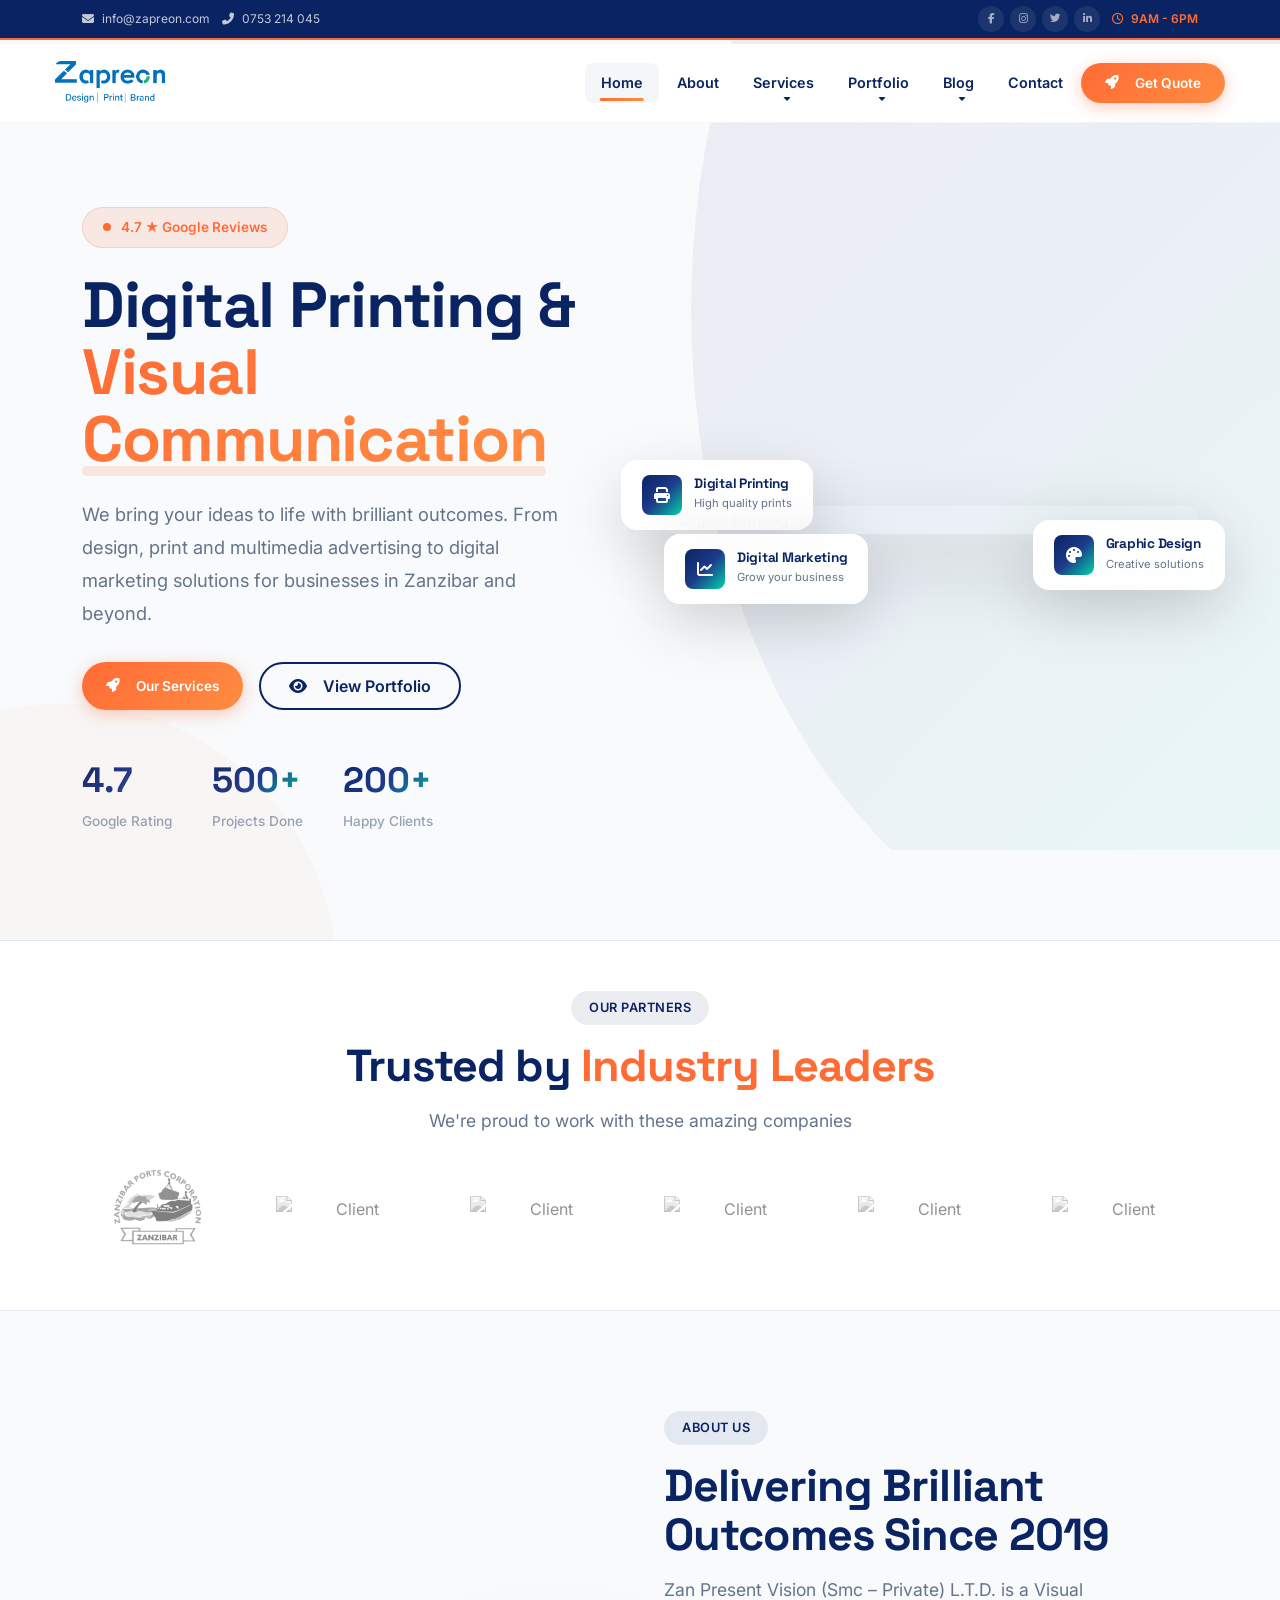
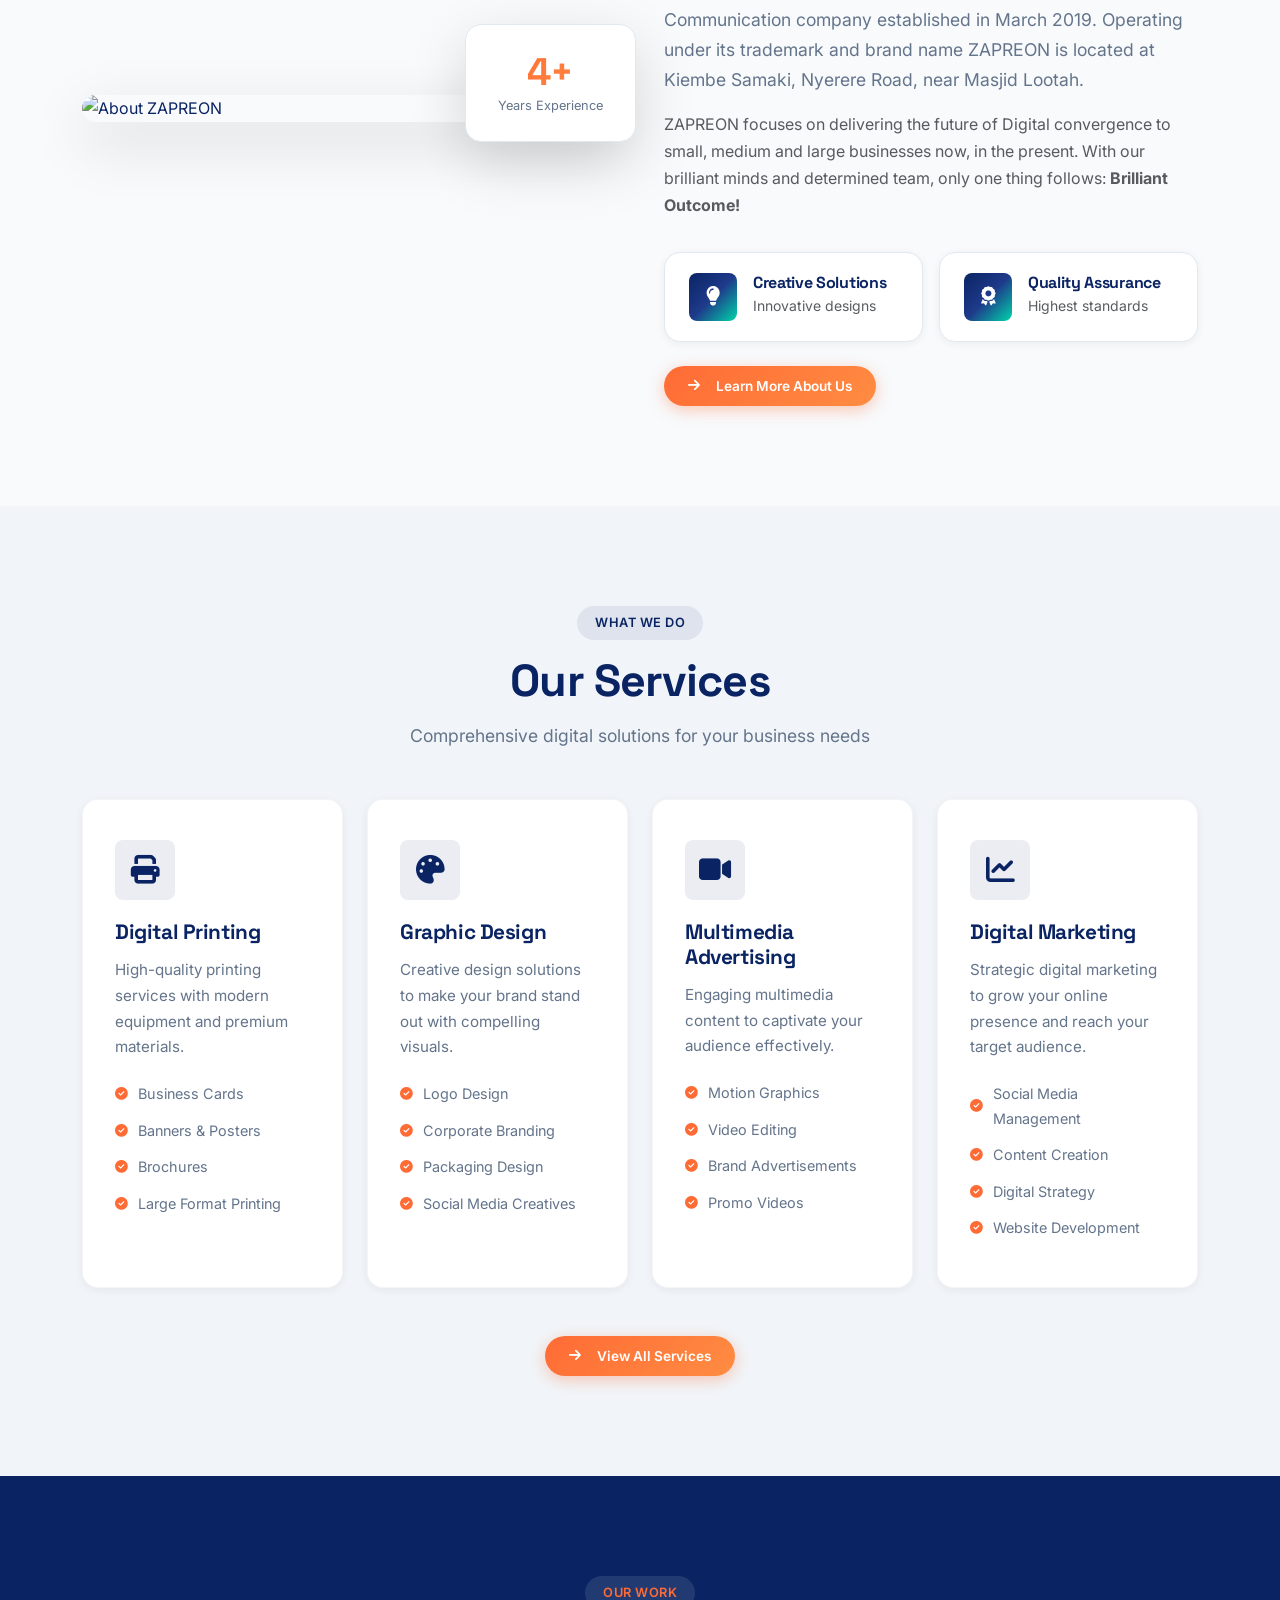
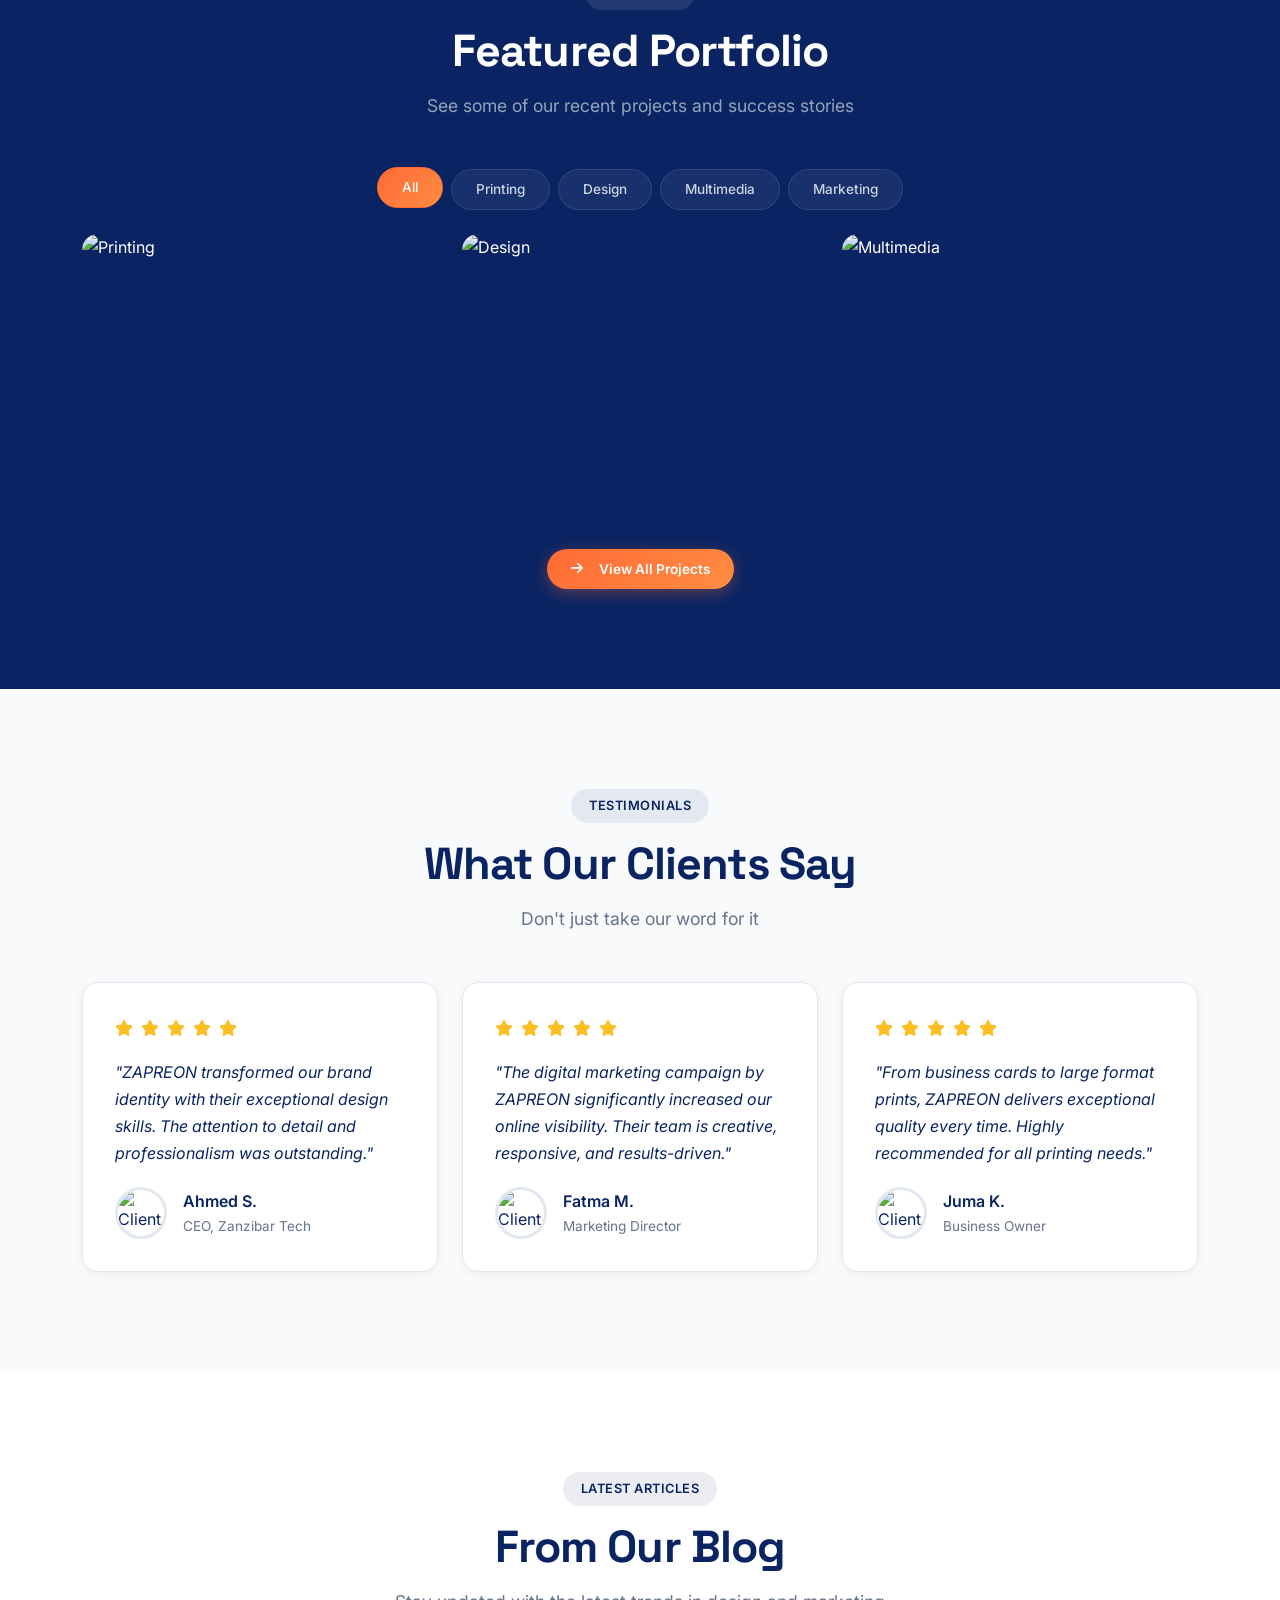
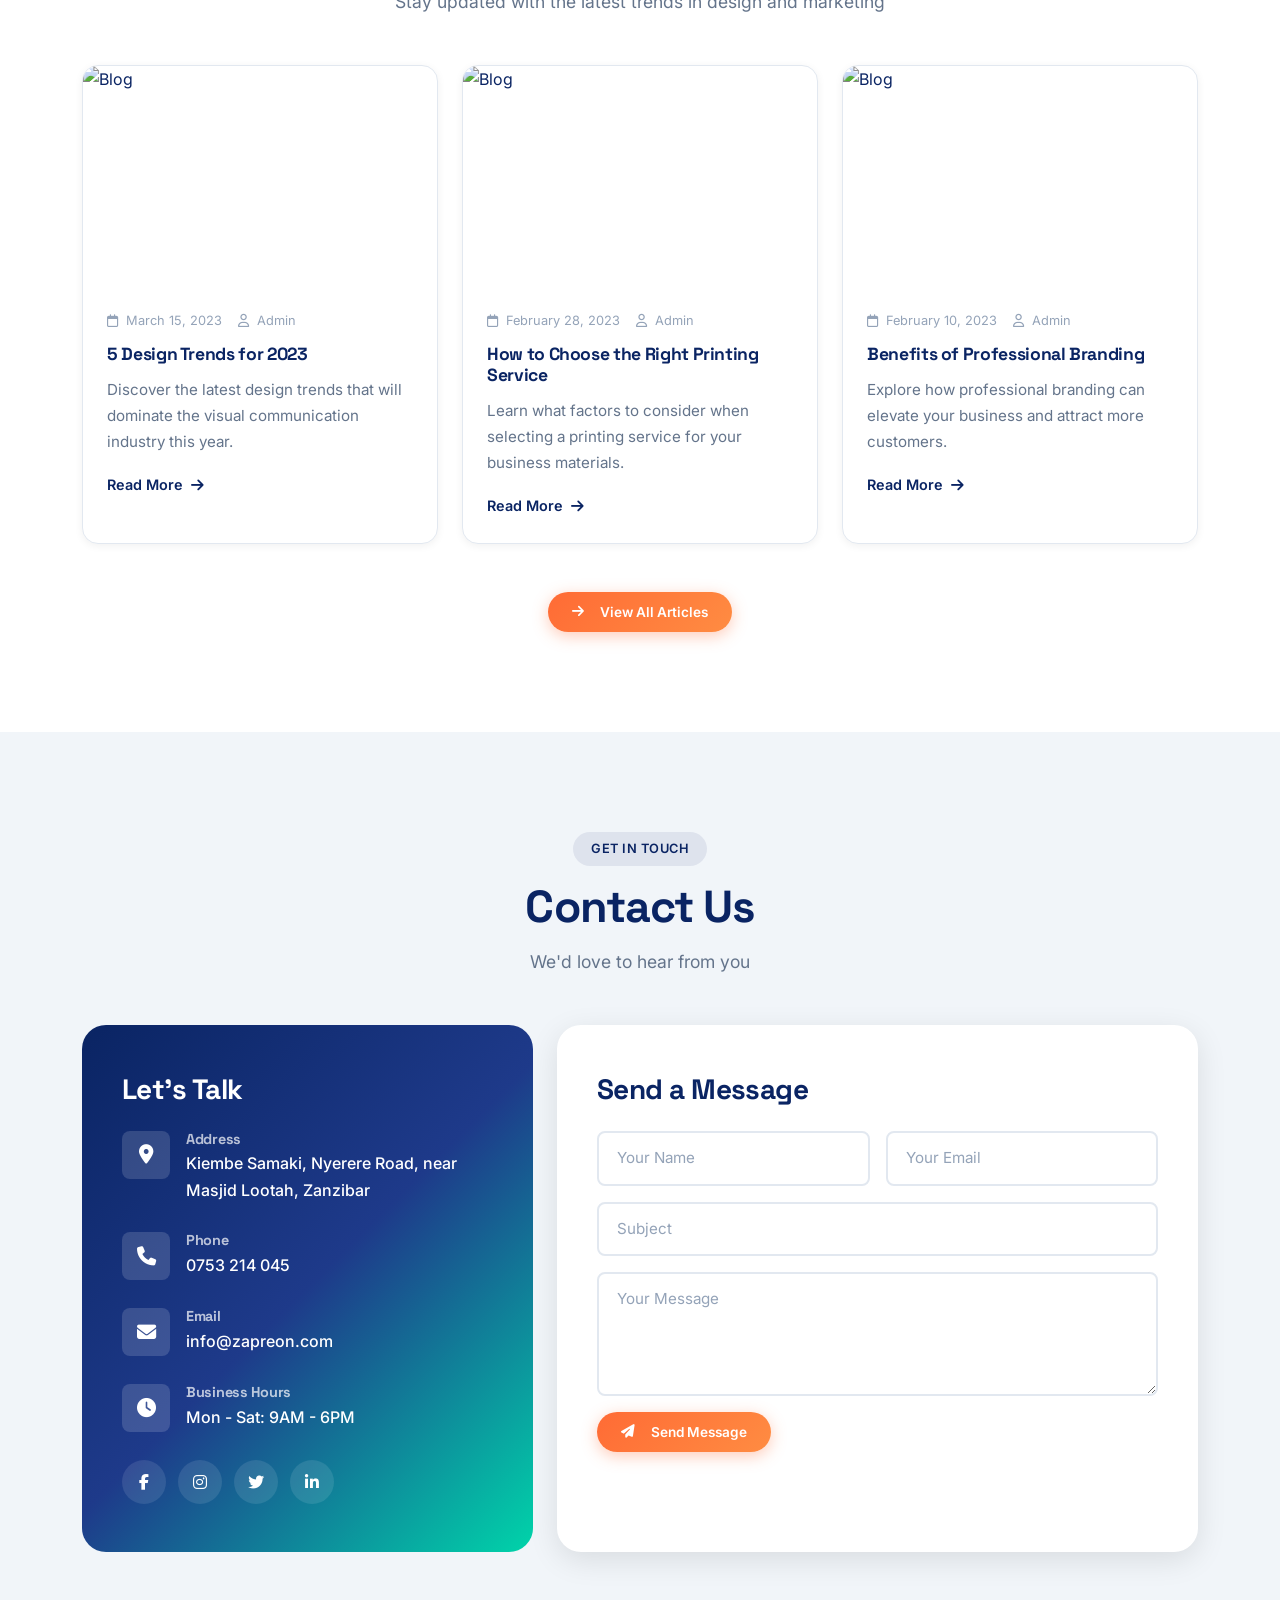
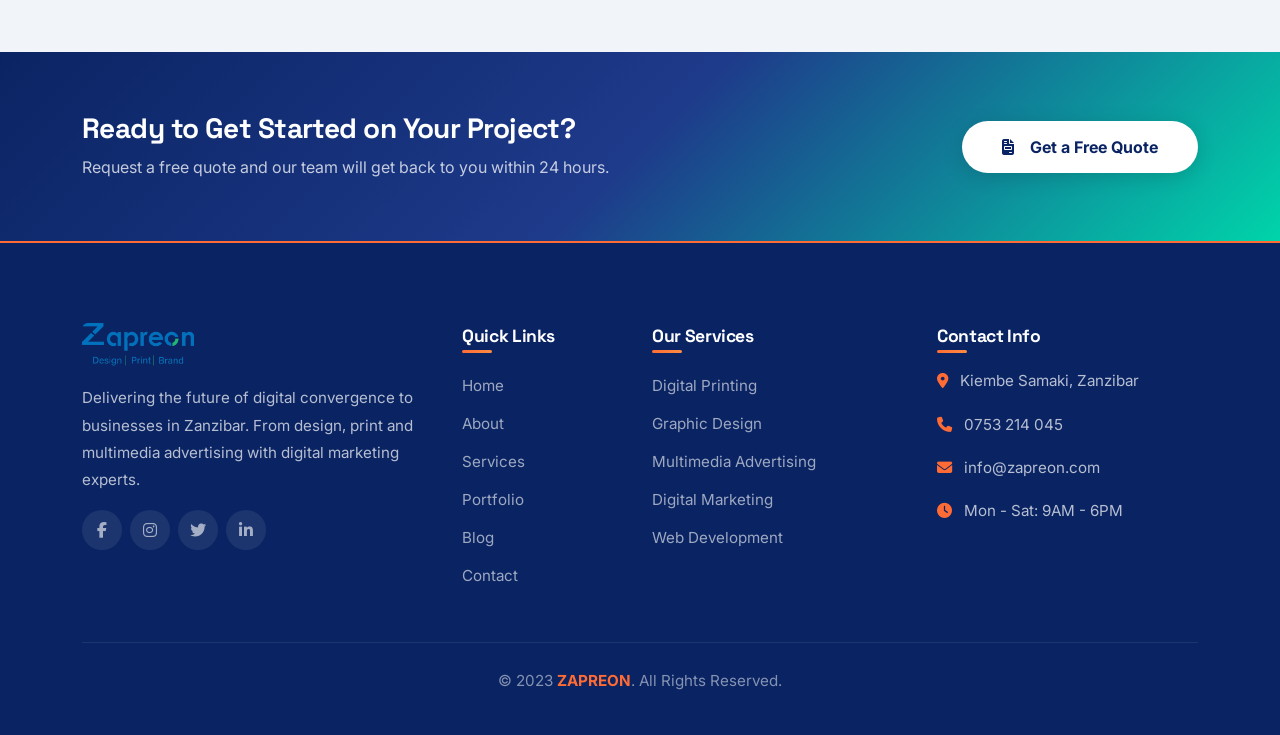
==== commit bf9e9ad6: "Prince" ====
--- a/index.html
+++ b/index.html
@@ -1,1053 +1,87 @@
-<!DOCTYPE html>
+<!doctype html>
 <html lang="sw">
+
 <head>
     <meta charset="UTF-8" />
     <meta name="viewport" content="width=device-width, initial-scale=1.0" />
     <title>ZAPREON - Digital Printing & Visual Communication | Zanzibar</title>
-    
     <!-- Bootstrap 5 CSS -->
     <link href="https://cdn.jsdelivr.net/npm/bootstrap@5.3.0-alpha1/dist/css/bootstrap.min.css" rel="stylesheet" />
     <!-- Font Awesome 6 -->
     <link rel="stylesheet" href="https://cdnjs.cloudflare.com/ajax/libs/font-awesome/6.4.0/css/all.min.css" />
     <!-- Google Fonts -->
-    <link href="https://fonts.googleapis.com/css2?family=Plus+Jakarta+Sans:wght@300;400;500;600;700;800&family=Playfair+Display:wght@700;800;900&display=swap" rel="stylesheet" />
+    <link
+        href="https://fonts.googleapis.com/css2?family=Inter:wght@300;400;500;600;700;800;900&family=Space+Grotesk:wght@400;500;600;700&display=swap"
+        rel="stylesheet" />
     <!-- AOS Animation -->
     <link href="https://unpkg.com/aos@2.3.1/dist/aos.css" rel="stylesheet" />
-    
-    <style>
-        /* ===== ROOT VARIABLES - ZAPREON BRAND COLORS ===== */
-        :root {
-            --primary: #1E3A8A;
-            --primary-light: #2A4FBF;
-            --primary-dark: #0F1F4A;
-            --secondary: #FF6B35;
-            --secondary-light: #FF8A5C;
-            --accent: #00D4AA;
-            --accent-light: #66E8D0;
-            --gold: #F59E0B;
-            --gradient-hero: linear-gradient(135deg, #1E3A8A 0%, #0F1F4A 50%, #00D4AA 100%);
-            --gradient-primary: linear-gradient(135deg, #1E3A8A 0%, #00D4AA 100%);
-            --gradient-secondary: linear-gradient(135deg, #FF6B35 0%, #FF8A5C 100%);
-            --gradient-accent: linear-gradient(135deg, #00D4AA 0%, #66E8D0 100%);
-            --gradient-mixed: linear-gradient(135deg, #1E3A8A 0%, #FF6B35 50%, #00D4AA 100%);
-            --gradient-gold: linear-gradient(135deg, #F59E0B 0%, #FBBF24 100%);
-            --gradient-card: linear-gradient(135deg, rgba(30,58,138,0.95) 0%, rgba(0,212,170,0.15) 100%);
-            --dark: #0F1F4A;
-            --light: #F8FAFC;
-            --gray-100: #F1F5F9;
-            --gray-200: #E2E8F0;
-            --gray-300: #CBD5E1;
-            --gray-400: #94A3B8;
-            --gray-500: #64748B;
-            --shadow-sm: 0 4px 20px rgba(0,0,0,0.06);
-            --shadow-md: 0 8px 40px rgba(0,0,0,0.10);
-            --shadow-lg: 0 20px 80px rgba(0,0,0,0.15);
-            --shadow-xl: 0 30px 100px rgba(0,0,0,0.20);
-            --radius-sm: 12px;
-            --radius-md: 20px;
-            --radius-lg: 30px;
-            --radius-xl: 40px;
-            --transition: all 0.5s cubic-bezier(0.23, 1, 0.32, 1);
-        }
-
-        /* ===== RESET ===== */
-        * { margin: 0; padding: 0; box-sizing: border-box; }
-        body {
-            font-family: 'Plus Jakarta Sans', sans-serif;
-            background: var(--light);
-            color: var(--dark);
-            overflow-x: hidden;
-            line-height: 1.7;
-        }
-        h1, h2, h3, h4, h5, h6 {
-            font-family: 'Playfair Display', serif;
-            font-weight: 800;
-            letter-spacing: -0.02em;
-        }
-        a { text-decoration: none; color: inherit; }
-        img { max-width: 100%; height: auto; }
-
-        /* ===== SCROLLBAR ===== */
-        ::-webkit-scrollbar { width: 8px; }
-        ::-webkit-scrollbar-track { background: var(--gray-100); }
-        ::-webkit-scrollbar-thumb { 
-            background: var(--gradient-mixed);
-            border-radius: 10px;
-        }
-
-        /* ===== PRELOADER ===== */
-        #preloader {
-            position: fixed;
-            inset: 0;
-            background: var(--dark);
-            display: flex;
-            justify-content: center;
-            align-items: center;
-            z-index: 99999;
-            transition: opacity 0.8s ease, visibility 0.8s ease;
-        }
-        #preloader.hide { opacity: 0; visibility: hidden; }
-        .loader {
-            display: flex;
-            gap: 12px;
-            align-items: center;
-        }
-        .loader span {
-            display: block;
-            width: 16px;
-            height: 16px;
-            border-radius: 50%;
-            animation: loaderBounce 1.2s ease-in-out infinite;
-        }
-        .loader span:nth-child(1) { background: var(--secondary); animation-delay: 0s; }
-        .loader span:nth-child(2) { background: var(--primary-light); animation-delay: 0.15s; }
-        .loader span:nth-child(3) { background: var(--accent); animation-delay: 0.3s; }
-        .loader span:nth-child(4) { background: var(--gold); animation-delay: 0.45s; }
-        .loader span:nth-child(5) { background: var(--secondary); animation-delay: 0.6s; }
-        @keyframes loaderBounce {
-            0%, 100% { transform: translateY(0) scale(1); }
-            50% { transform: translateY(-20px) scale(1.2); }
-        }
-
-        /* ===== TOP BAR - JUU KABISA ===== */
-        .top-bar {
-            background: var(--primary-dark);
-            color: rgba(255,255,255,0.75);
-            font-size: 0.8rem;
-            padding: 6px 0;
-            border-bottom: 2px solid var(--secondary);
-            position: relative;
-            z-index: 1031;
-        }
-        .top-bar a { color: rgba(255,255,255,0.75); transition: var(--transition); }
-        .top-bar a:hover { color: var(--secondary); }
-        .top-bar .social-icon {
-            display: inline-flex;
-            align-items: center;
-            justify-content: center;
-            width: 28px;
-            height: 28px;
-            border-radius: 50%;
-            background: rgba(255,255,255,0.05);
-            transition: var(--transition);
-            font-size: 0.7rem;
-        }
-        .top-bar .social-icon:hover {
-            background: var(--secondary);
-            color: var(--dark);
-            transform: translateY(-2px);
-        }
-        .top-bar .divider { color: rgba(255,255,255,0.15); margin: 0 12px; }
-        .top-bar .highlight-text { color: var(--secondary); font-weight: 700; }
-        .top-bar .accent-text { color: var(--accent); }
-        .top-bar .gold-text { color: var(--gold); }
-
-        /* ===== NAVBAR ===== */
-        .navbar {
-            padding: 10px 0;
-            background: rgba(255,255,255,0.96);
-            backdrop-filter: blur(24px);
-            -webkit-backdrop-filter: blur(24px);
-            border-bottom: 2px solid rgba(0,212,170,0.15);
-            transition: var(--transition);
-            z-index: 1030;
-            position: sticky;
-            top: 0;
-        }
-        .navbar.scrolled {
-            padding: 6px 0;
-            box-shadow: var(--shadow-md);
-        }
-
-        .navbar-brand {
-            font-family: 'Playfair Display', serif;
-            font-weight: 900;
-            font-size: 1.6rem;
-            color: var(--primary) !important;
-            display: flex;
-            align-items: center;
-            gap: 12px;
-        }
-        .navbar-brand .logo-img {
-            height: 45px;
-            width: auto;
-            transition: var(--transition);
-            border-radius: 6px;
-        }
-        .navbar-brand .logo-img:hover {
-            transform: scale(1.05) rotate(-2deg);
-        }
-        .navbar-brand .brand-text {
-            background: var(--gradient-mixed);
-            -webkit-background-clip: text;
-            -webkit-text-fill-color: transparent;
-            font-weight: 900;
-        }
-        .navbar-brand .brand-dot {
-            color: var(--secondary);
-            -webkit-text-fill-color: var(--secondary);
-        }
-
-        .nav-link {
-            font-weight: 600;
-            font-size: 0.9rem;
-            color: var(--dark) !important;
-            padding: 8px 18px !important;
-            border-radius: 50px;
-            transition: var(--transition);
-            position: relative;
-        }
-        .nav-link::before {
-            content: '';
-            position: absolute;
-            bottom: 2px;
-            left: 50%;
-            width: 0;
-            height: 3px;
-            background: var(--gradient-mixed);
-            border-radius: 10px;
-            transform: translateX(-50%);
-            transition: var(--transition);
-        }
-        .nav-link:hover::before,
-        .nav-link.active::before { width: 40%; }
-        .nav-link:hover,
-        .nav-link.active {
-            background: rgba(255,107,53,0.08);
-            color: var(--secondary) !important;
-        }
-
-        .dropdown-menu {
-            border: none;
-            border-radius: var(--radius-md);
-            box-shadow: var(--shadow-lg);
-            padding: 12px;
-            background: rgba(255,255,255,0.98);
-            backdrop-filter: blur(20px);
-            margin-top: 8px;
-            min-width: 220px;
-            animation: dropdownFade 0.3s ease;
-        }
-        @keyframes dropdownFade {
-            from { opacity: 0; transform: translateY(-10px) scale(0.96); }
-            to { opacity: 1; transform: translateY(0) scale(1); }
-        }
-        .dropdown-item {
-            padding: 10px 16px;
-            border-radius: var(--radius-sm);
-            font-weight: 500;
-            font-size: 0.9rem;
-            transition: var(--transition);
-            color: var(--dark);
-        }
-        .dropdown-item:hover,
-        .dropdown-item.active {
-            background: var(--gradient-mixed);
-            color: white !important;
-            transform: translateX(4px);
-        }
-        .dropdown-item i { width: 20px; margin-right: 8px; }
-        .dropdown-divider { margin: 8px 0; border-color: var(--gray-200); }
-
-        .btn-primary-custom {
-            background: var(--gradient-mixed);
-            color: white;
-            border: none;
-            padding: 12px 32px;
-            border-radius: 50px;
-            font-weight: 700;
-            font-size: 0.9rem;
-            transition: var(--transition);
-            box-shadow: 0 4px 20px rgba(255,107,53,0.35);
-            position: relative;
-            overflow: hidden;
-        }
-        .btn-primary-custom::before {
-            content: '';
-            position: absolute;
-            inset: 0;
-            background: linear-gradient(90deg, transparent, rgba(255,255,255,0.2), transparent);
-            transform: translateX(-100%);
-            transition: transform 0.6s ease;
-        }
-        .btn-primary-custom:hover::before { transform: translateX(100%); }
-        .btn-primary-custom:hover {
-            transform: translateY(-3px) scale(1.02);
-            box-shadow: 0 8px 32px rgba(255,107,53,0.45);
-            color: white;
-        }
-
-        .btn-outline-custom {
-            background: transparent;
-            color: var(--primary);
-            border: 2px solid var(--primary);
-            padding: 10px 32px;
-            border-radius: 50px;
-            font-weight: 600;
-            transition: var(--transition);
-        }
-        .btn-outline-custom:hover {
-            background: var(--primary);
-            color: white;
-            transform: translateY(-3px);
-            box-shadow: var(--shadow-md);
-        }
-
-        /* ===== HERO SECTION ===== */
-        .hero {
-            min-height: 100vh;
-            display: flex;
-            align-items: center;
-            position: relative;
-            background: var(--light);
-            padding: 80px 0 80px;
-            overflow: hidden;
-        }
-        .hero::before {
-            content: '';
-            position: absolute;
-            top: -30%;
-            right: -15%;
-            width: 80%;
-            height: 150%;
-            background: var(--gradient-hero);
-            clip-path: ellipse(45% 60% at 70% 50%);
-            opacity: 0.06;
-            pointer-events: none;
-        }
-        .hero::after {
-            content: '';
-            position: absolute;
-            bottom: -20%;
-            left: -10%;
-            width: 60%;
-            height: 80%;
-            background: var(--gradient-secondary);
-            clip-path: circle(35% at 30% 80%);
-            opacity: 0.04;
-            pointer-events: none;
-        }
-
-        /* Floating Orbs */
-        .orb {
-            position: absolute;
-            border-radius: 50%;
-            filter: blur(80px);
-            pointer-events: none;
-            animation: orbFloat 20s ease-in-out infinite;
-        }
-        .orb-1 {
-            width: 400px;
-            height: 400px;
-            background: rgba(255,107,53,0.10);
-            top: -10%;
-            right: -5%;
-            animation-delay: 0s;
-        }
-        .orb-2 {
-            width: 300px;
-            height: 300px;
-            background: rgba(0,212,170,0.08);
-            bottom: -5%;
-            left: -5%;
-            animation-delay: -5s;
-        }
-        .orb-3 {
-            width: 200px;
-            height: 200px;
-            background: rgba(30,58,138,0.06);
-            top: 50%;
-            left: 50%;
-            transform: translate(-50%, -50%);
-            animation-delay: -10s;
-        }
-        @keyframes orbFloat {
-            0%, 100% { transform: translate(0, 0) scale(1); }
-            25% { transform: translate(30px, -40px) scale(1.1); }
-            50% { transform: translate(-20px, 20px) scale(0.9); }
-            75% { transform: translate(40px, 30px) scale(1.05); }
-        }
-
-        .hero-content {
-            position: relative;
-            z-index: 2;
-        }
-
-        .hero-badge {
-            display: inline-flex;
-            align-items: center;
-            gap: 10px;
-            background: rgba(255,107,53,0.10);
-            color: var(--secondary);
-            padding: 8px 20px;
-            border-radius: 50px;
-            font-weight: 600;
-            font-size: 0.8rem;
-            margin-bottom: 20px;
-            border: 1px solid rgba(255,107,53,0.15);
-            backdrop-filter: blur(10px);
-        }
-        .hero-badge .pulse-dot {
-            width: 8px;
-            height: 8px;
-            background: var(--secondary);
-            border-radius: 50%;
-            animation: pulse 2s infinite;
-        }
-        @keyframes pulse {
-            0%, 100% { opacity: 1; transform: scale(1); }
-            50% { opacity: 0.5; transform: scale(1.5); }
-        }
-
-        .hero-title {
-            font-size: 4.5rem;
-            font-weight: 900;
-            line-height: 1.05;
-            margin-bottom: 20px;
-        }
-        .hero-title .highlight-blue {
-            background: var(--gradient-primary);
-            -webkit-background-clip: text;
-            -webkit-text-fill-color: transparent;
-        }
-        .hero-title .highlight-orange {
-            background: var(--gradient-secondary);
-            -webkit-background-clip: text;
-            -webkit-text-fill-color: transparent;
-            position: relative;
-        }
-        .hero-title .highlight-orange::after {
-            content: '';
-            position: absolute;
-            bottom: 6px;
-            left: 0;
-            width: 100%;
-            height: 12px;
-            background: rgba(255,107,53,0.12);
-            border-radius: 10px;
-            z-index: -1;
-        }
-        .hero-title .highlight-gold {
-            background: var(--gradient-gold);
-            -webkit-background-clip: text;
-            -webkit-text-fill-color: transparent;
-        }
-
-        .hero-subtitle {
-            font-size: 1.15rem;
-            color: var(--gray-500);
-            max-width: 500px;
-            margin-bottom: 32px;
-            line-height: 1.8;
-        }
-        .hero-subtitle .highlight {
-            color: var(--secondary);
-            font-weight: 600;
-        }
-
-        .hero-stats {
-            display: flex;
-            gap: 40px;
-            margin-top: 40px;
-        }
-        .hero-stat {
-            text-align: left;
-        }
-        .hero-stat-number {
-            font-family: 'Playfair Display', serif;
-            font-size: 2.2rem;
-            font-weight: 800;
-            background: var(--gradient-mixed);
-            -webkit-background-clip: text;
-            -webkit-text-fill-color: transparent;
-        }
-        .hero-stat-label {
-            font-size: 0.8rem;
-            color: var(--gray-400);
-            font-weight: 500;
-            text-transform: uppercase;
-            letter-spacing: 0.5px;
-        }
-
-        /* ===== FLOATING SERVICE CARDS ===== */
-        .floating-services {
-            position: relative;
-            z-index: 2;
-            perspective: 1000px;
-        }
-
-        .float-card {
-            background: rgba(255,255,255,0.88);
-            backdrop-filter: blur(20px);
-            -webkit-backdrop-filter: blur(20px);
-            border-radius: var(--radius-md);
-            padding: 24px 28px;
-            box-shadow: var(--shadow-lg);
-            border: 1px solid rgba(255,255,255,0.3);
-            transition: var(--transition);
-            position: relative;
-            overflow: hidden;
-            animation: floatCard 6s ease-in-out infinite;
-            cursor: default;
-        }
-        .float-card::before {
-            content: '';
-            position: absolute;
-            top: 0;
-            left: 0;
-            width: 100%;
-            height: 4px;
-            background: var(--gradient-mixed);
-            transform: scaleX(0);
-            transform-origin: left;
-            transition: var(--transition);
-        }
-        .float-card:hover::before {
-            transform: scaleX(1);
-        }
-        .float-card:hover {
-            transform: translateY(-8px) rotateX(4deg) rotateY(-4deg);
-            box-shadow: var(--shadow-xl);
-            border-color: var(--secondary);
-        }
-
-        .float-card:nth-child(1) { animation-delay: 0s; }
-        .float-card:nth-child(2) { animation-delay: 1.2s; }
-        .float-card:nth-child(3) { animation-delay: 2.4s; }
-        .float-card:nth-child(4) { animation-delay: 3.6s; }
-
-        @keyframes floatCard {
-            0%, 100% { transform: translateY(0px) rotate(0deg); }
-            50% { transform: translateY(-12px) rotate(1deg); }
-        }
-
-        .float-card .card-icon {
-            width: 52px;
-            height: 52px;
-            background: var(--gradient-mixed);
-            border-radius: var(--radius-sm);
-            display: flex;
-            align-items: center;
-            justify-content: center;
-            color: white;
-            font-size: 1.4rem;
-            margin-bottom: 14px;
-            box-shadow: 0 4px 16px rgba(255,107,53,0.25);
-            transition: var(--transition);
-        }
-        .float-card:hover .card-icon {
-            transform: rotate(-8deg) scale(1.05);
-            box-shadow: 0 8px 24px rgba(255,107,53,0.35);
-        }
-        .float-card h5 {
-            font-family: 'Plus Jakarta Sans', sans-serif;
-            font-weight: 700;
-            font-size: 1.05rem;
-            margin-bottom: 4px;
-            color: var(--primary);
-        }
-        .float-card p {
-            font-size: 0.85rem;
-            color: var(--gray-500);
-            margin-bottom: 0;
-        }
-        .float-card .arrow-link {
-            color: var(--secondary);
-            font-weight: 600;
-            font-size: 0.85rem;
-            transition: var(--transition);
-            display: inline-flex;
-            align-items: center;
-            gap: 6px;
-            margin-top: 10px;
-        }
-        .float-card .arrow-link:hover {
-            gap: 12px;
-            color: var(--primary);
-        }
-
-        /* ===== SECTION COMMON ===== */
-        .section {
-            padding: 100px 0;
-            position: relative;
-        }
-        .section-sm { padding: 60px 0; }
-
-        .section-badge {
-            display: inline-block;
-            background: rgba(255,107,53,0.10);
-            color: var(--secondary);
-            padding: 6px 20px;
-            border-radius: 50px;
-            font-weight: 600;
-            font-size: 0.75rem;
-            letter-spacing: 1px;
-            text-transform: uppercase;
-            margin-bottom: 12px;
-            border: 1px solid rgba(255,107,53,0.15);
-        }
-        .section-badge-accent {
-            background: rgba(0,212,170,0.10);
-            color: var(--accent);
-            border-color: rgba(0,212,170,0.15);
-        }
-        .section-badge-gold {
-            background: rgba(245,158,11,0.10);
-            color: var(--gold);
-            border-color: rgba(245,158,11,0.15);
-        }
-
-        .section-title {
-            font-size: 3rem;
-            font-weight: 800;
-            margin-bottom: 16px;
-            line-height: 1.1;
-        }
-        .section-title .highlight {
-            background: var(--gradient-secondary);
-            -webkit-background-clip: text;
-            -webkit-text-fill-color: transparent;
-        }
-        .section-title .highlight-gold {
-            background: var(--gradient-gold);
-            -webkit-background-clip: text;
-            -webkit-text-fill-color: transparent;
-        }
-        .section-title .highlight-blue {
-            background: var(--gradient-primary);
-            -webkit-background-clip: text;
-            -webkit-text-fill-color: transparent;
-        }
-        .section-subtitle {
-            font-size: 1.1rem;
-            color: var(--gray-500);
-            max-width: 600px;
-        }
-
-        /* ===== ABOUT SECTION ===== */
-        .about-section {
-            background: white;
-        }
-        .about-image-wrapper {
-            position: relative;
-        }
-        .about-image-wrapper .main-img {
-            border-radius: var(--radius-lg);
-            box-shadow: var(--shadow-lg);
-            transition: var(--transition);
-        }
-        .about-image-wrapper .main-img:hover {
-            transform: scale(1.02) rotate(-1deg);
-        }
-        .about-badge {
-            position: absolute;
-            bottom: -20px;
-            right: -20px;
-            background: white;
-            padding: 24px 32px;
-            border-radius: var(--radius-md);
-            box-shadow: var(--shadow-lg);
-            text-align: center;
-            border: 2px solid var(--secondary);
-        }
-        .about-badge h3 {
-            font-family: 'Plus Jakarta Sans', sans-serif;
-            font-size: 2.4rem;
-            font-weight: 800;
-            background: var(--gradient-secondary);
-            -webkit-background-clip: text;
-            -webkit-text-fill-color: transparent;
-            margin-bottom: 0;
-        }
-        .about-badge p {
-            font-size: 0.8rem;
-            color: var(--gray-500);
-            margin-bottom: 0;
-        }
-
-        .about-feature {
-            display: flex;
-            gap: 16px;
-            padding: 20px 24px;
-            background: var(--gray-100);
-            border-radius: var(--radius-md);
-            transition: var(--transition);
-            border: 1px solid transparent;
-        }
-        .about-feature:hover {
-            transform: translateY(-4px);
-            box-shadow: var(--shadow-md);
-            border-color: var(--secondary);
-            background: white;
-        }
-        .about-feature .icon {
-            width: 48px;
-            height: 48px;
-            min-width: 48px;
-            background: var(--gradient-mixed);
-            border-radius: var(--radius-sm);
-            display: flex;
-            align-items: center;
-            justify-content: center;
-            color: white;
-            font-size: 1.2rem;
-        }
-
-        /* ===== SERVICES GRID ===== */
-        .services-section {
-            background: var(--gray-100);
-        }
-        .service-card {
-            background: white;
-            padding: 40px 32px;
-            border-radius: var(--radius-md);
-            box-shadow: var(--shadow-sm);
-            transition: var(--transition);
-            height: 100%;
-            border: 1px solid rgba(0,0,0,0.04);
-            position: relative;
-            overflow: hidden;
-        }
-        .service-card::before {
-            content: '';
-            position: absolute;
-            top: 0;
-            left: 0;
-            width: 100%;
-            height: 4px;
-            background: var(--gradient-mixed);
-            transform: scaleX(0);
-            transform-origin: left;
-            transition: var(--transition);
-        }
-        .service-card:hover::before { transform: scaleX(1); }
-        .service-card:hover {
-            transform: translateY(-8px);
-            box-shadow: var(--shadow-lg);
-            border-color: var(--secondary);
-        }
-        .service-card .icon {
-            width: 60px;
-            height: 60px;
-            background: rgba(255,107,53,0.08);
-            border-radius: var(--radius-sm);
-            display: flex;
-            align-items: center;
-            justify-content: center;
-            font-size: 1.8rem;
-            color: var(--secondary);
-            margin-bottom: 20px;
-            transition: var(--transition);
-        }
-        .service-card:hover .icon {
-            background: var(--gradient-mixed);
-            color: white;
-            transform: rotate(-8deg) scale(1.05);
-        }
-        .service-card h4 {
-            font-family: 'Plus Jakarta Sans', sans-serif;
-            font-weight: 700;
-            font-size: 1.3rem;
-            margin-bottom: 12px;
-        }
-        .service-card p {
-            color: var(--gray-500);
-            font-size: 0.95rem;
-            margin-bottom: 16px;
-        }
-        .service-card .service-list {
-            list-style: none;
-            padding: 0;
-            margin: 0;
-        }
-        .service-card .service-list li {
-            padding: 5px 0;
-            font-size: 0.9rem;
-            color: var(--gray-500);
-            display: flex;
-            align-items: center;
-            gap: 10px;
-        }
-        .service-card .service-list li i {
-            color: var(--secondary);
-            font-size: 0.8rem;
-        }
-
-        /* ===== TESTIMONIALS ===== */
-        .testimonials-section {
-            background: var(--dark);
-            color: white;
-        }
-        .testimonials-section .section-subtitle {
-            color: var(--gray-400);
-        }
-        .testimonial-card {
-            background: rgba(255,255,255,0.05);
-            backdrop-filter: blur(10px);
-            padding: 32px;
-            border-radius: var(--radius-md);
-            border: 1px solid rgba(255,255,255,0.06);
-            transition: var(--transition);
-            height: 100%;
-        }
-        .testimonial-card:hover {
-            transform: translateY(-4px);
-            background: rgba(255,255,255,0.08);
-            border-color: rgba(255,107,53,0.2);
-        }
-        .testimonial-card .stars {
-            color: var(--gold);
-            margin-bottom: 16px;
-            letter-spacing: 2px;
-        }
-        .testimonial-card .quote {
-            font-size: 1rem;
-            font-style: italic;
-            opacity: 0.85;
-            margin-bottom: 20px;
-        }
-        .testimonial-card .client {
-            display: flex;
-            align-items: center;
-            gap: 16px;
-        }
-        .testimonial-card .client img {
-            width: 48px;
-            height: 48px;
-            border-radius: 50%;
-            object-fit: cover;
-            border: 2px solid rgba(255,255,255,0.1);
-        }
-        .testimonial-card .client .name {
-            font-weight: 600;
-            font-size: 1rem;
-        }
-        .testimonial-card .client .role {
-            font-size: 0.8rem;
-            opacity: 0.6;
-        }
-
-        /* ===== CTA ===== */
-        .cta-section {
-            background: var(--gradient-mixed);
-            color: white;
-        }
-        .cta-section .btn-light-custom {
-            background: white;
-            color: var(--primary);
-            border: none;
-            padding: 14px 40px;
-            border-radius: 50px;
-            font-weight: 700;
-            transition: var(--transition);
-            box-shadow: 0 4px 20px rgba(0,0,0,0.15);
-        }
-        .cta-section .btn-light-custom:hover {
-            transform: translateY(-4px) scale(1.02);
-            box-shadow: 0 8px 32px rgba(0,0,0,0.2);
-        }
-
-        /* ===== FOOTER ===== */
-        .footer {
-            background: var(--dark);
-            color: var(--gray-300);
-            padding: 80px 0 40px;
-        }
-        .footer .footer-logo {
-            display: flex;
-            align-items: center;
-            gap: 12px;
-            margin-bottom: 16px;
-        }
-        .footer .footer-logo img {
-            height: 45px;
-            width: auto;
-            border-radius: 6px;
-            transition: var(--transition);
-        }
-        .footer .footer-logo img:hover {
-            transform: scale(1.05) rotate(-2deg);
-        }
-        .footer .footer-logo .brand-text {
-            font-family: 'Playfair Display', serif;
-            font-weight: 900;
-            font-size: 1.6rem;
-            background: var(--gradient-mixed);
-            -webkit-background-clip: text;
-            -webkit-text-fill-color: transparent;
-        }
-        .footer .footer-logo .brand-dot {
-            color: var(--secondary);
-            -webkit-text-fill-color: var(--secondary);
-        }
-        .footer h5 {
-            font-family: 'Plus Jakarta Sans', sans-serif;
-            color: white;
-            font-size: 1.1rem;
-            margin-bottom: 20px;
-            position: relative;
-            display: inline-block;
-        }
-        .footer h5::after {
-            content: '';
-            position: absolute;
-            bottom: -6px;
-            left: 0;
-            width: 30px;
-            height: 3px;
-            background: var(--gradient-secondary);
-            border-radius: 10px;
-        }
-        .footer p {
-            font-size: 0.95rem;
-            line-height: 1.8;
-        }
-        .footer-links a {
-            display: block;
-            color: var(--gray-400);
-            padding: 5px 0;
-            transition: var(--transition);
-            font-size: 0.95rem;
-        }
-        .footer-links a:hover {
-            color: var(--secondary);
-            padding-left: 8px;
-        }
-        .footer .social-icons a {
-            display: inline-flex;
-            align-items: center;
-            justify-content: center;
-            width: 40px;
-            height: 40px;
-            background: rgba(255,255,255,0.06);
-            border-radius: 50%;
-            color: var(--gray-300);
-            transition: var(--transition);
-            margin-right: 8px;
-        }
-        .footer .social-icons a:hover {
-            background: var(--secondary);
-            color: var(--dark);
-            transform: translateY(-4px);
-        }
-        .footer .copyright {
-            border-top: 1px solid rgba(255,255,255,0.06);
-            padding-top: 24px;
-            margin-top: 48px;
-            text-align: center;
-            font-size: 0.9rem;
-            color: var(--gray-500);
-        }
-        .footer .copyright .brand-name {
-            color: var(--secondary);
-            font-weight: 700;
-        }
-
-        /* ===== BACK TO TOP ===== */
-        .back-to-top {
-            position: fixed;
-            bottom: 30px;
-            right: 30px;
-            width: 50px;
-            height: 50px;
-            background: var(--gradient-mixed);
-            color: white;
-            border: none;
-            border-radius: 50%;
-            display: flex;
-            align-items: center;
-            justify-content: center;
-            font-size: 1.2rem;
-            box-shadow: var(--shadow-md);
-            opacity: 0;
-            visibility: hidden;
-            transition: var(--transition);
-            z-index: 999;
-            cursor: pointer;
-        }
-        .back-to-top.active {
-            opacity: 1;
-            visibility: visible;
-        }
-        .back-to-top:hover {
-            transform: translateY(-4px) scale(1.05);
-            box-shadow: var(--shadow-lg);
-        }
-
-        /* ===== RESPONSIVE ===== */
-        @media (max-width: 992px) {
-            .hero-title { font-size: 3.2rem; }
-            .section-title { font-size: 2.4rem; }
-            .floating-services { margin-top: 40px; }
-            .float-card { margin-bottom: 16px; }
-            .hero-stats { gap: 24px; flex-wrap: wrap; }
-            .about-badge { position: relative; bottom: 0; right: 0; margin-top: 16px; }
-        }
-
-        @media (max-width: 768px) {
-            .hero { padding: 60px 0 60px; min-height: auto; }
-            .hero-title { font-size: 2.4rem; }
-            .section { padding: 60px 0; }
-            .section-title { font-size: 2rem; }
-            .top-bar .text-end { text-align: center !important; margin-top: 4px; }
-            .float-card { padding: 20px; }
-            .float-card .card-icon { width: 44px; height: 44px; font-size: 1.2rem; }
-            .navbar-brand .logo-img { height: 40px; }
-            .navbar-brand { font-size: 1.3rem; }
-            .footer .footer-logo img { height: 40px; }
-            .footer .footer-logo .brand-text { font-size: 1.3rem; }
-        }
-
-        @media (max-width: 576px) {
-            .hero-title { font-size: 2rem; }
-            .hero-subtitle { font-size: 1rem; }
-            .hero-stat-number { font-size: 1.6rem; }
-            .service-card { padding: 28px 20px; }
-        }
-    </style>
+   
+    <link rel="stylesheet" href="assets/css/style.css">
+
 </head>
+
 <body>
-
     <!-- ===== PRELOADER ===== -->
     <div id="preloader">
-        <div class="loader">
-            <span></span><span></span><span></span><span></span><span></span>
-        </div>
+        <div class="loader-ring"></div>
     </div>
 
-    <!-- ===== TOP BAR - JUU KABISA ===== -->
-    <div class="top-bar d-none d-md-block">
-        <div class="container">
-            <div class="row align-items-center">
-                <div class="col-md-6">
-                    <span><i class="fas fa-phone-alt me-2" style="color: var(--secondary);"></i> <a href="tel:+255753214045">0753 214 045</a></span>
-                    <span class="divider">|</span>
-                    <span><i class="fas fa-envelope me-2" style="color: var(--accent);"></i> <a href="mailto:info@zapreon.com">info@zapreon.com</a></span>
-                </div>
-                <div class="col-md-6 text-end">
-                    <span class="me-3"><i class="far fa-clock me-1" style="color: var(--gold);"></i> Mon - Sat: <span class="highlight-text">9AM - 6PM</span></span>
-                    <a href="#" class="social-icon"><i class="fab fa-facebook-f"></i></a>
-                    <a href="#" class="social-icon"><i class="fab fa-instagram"></i></a>
-                    <a href="#" class="social-icon"><i class="fab fa-twitter"></i></a>
-                    <a href="#" class="social-icon"><i class="fab fa-linkedin-in"></i></a>
+    <!-- ===== TOP BAR - Desktop Row, Mobile Vertical ===== -->
+    <div class="top-bar">
+        <div class="container">
+            <div class="row align-items-center g-0">
+                <!-- LEFT: Email + Phone -->
+                <div class="col-6 col-md-6">
+                    <div class="top-bar-left">
+                        <div class="contact-item">
+                            <i class="fas fa-envelope"></i>
+                            <a href="mailto:info@zapreon.com">info@zapreon.com</a>
+                        </div>
+                        <div class="contact-item">
+                            <i class="fas fa-phone-alt"></i>
+                            <a href="tel:+255753214045">0753 214 045</a>
+                        </div>
+                    </div>
+                </div>
+                <!-- RIGHT: Social Icons + Hours -->
+                <div class="col-6 col-md-6">
+                    <div class="top-bar-right">
+                        <div class="top-social">
+                            <a href="#" class="social-icon">
+                                <i class="fab fa-facebook-f"></i>
+                            </a>
+                            <a href="#" class="social-icon">
+                                <i class="fab fa-instagram"></i>
+                            </a>
+                            <a href="#" class="social-icon">
+                                <i class="fab fa-twitter"></i>
+                            </a>
+                            <a href="#" class="social-icon">
+                                <i class="fab fa-linkedin-in"></i>
+                            </a>
+                        </div>
+                        <div class="top-hours">
+                            <i class="far fa-clock"></i>
+                            <span class="highlight-text">9AM - 6PM</span>
+                        </div>
+                    </div>
                 </div>
             </div>
         </div>
     </div>
 
-    <!-- ===== NAVBAR (Chini ya Top Bar) ===== -->
-    <nav class="navbar navbar-expand-lg navbar-light">
+    <!-- ===== NAVBAR ===== -->
+    <nav class="navbar navbar-expand-lg navbar-light fixed-top">
         <div class="container">
             <a class="navbar-brand" href="index.html">
-                <!-- Logo Image - Weka path ya logo yako hapa -->
                 <img src="logo/zapreon_logo.png" alt="ZAPREON Logo" class="logo-img" />
-                <!-- <span class="brand-text">ZAPREON<span class="brand-dot">.</span></span> -->
             </a>
-            <button class="navbar-toggler border-0" type="button" data-bs-toggle="collapse" data-bs-target="#navbarNav">
+            <button class="navbar-toggler border-0" type="button" data-bs-toggle="collapse" data-bs-target="#navbarNav"
+                aria-controls="navbarNav" aria-expanded="false" aria-label="Toggle navigation">
                 <span class="navbar-toggler-icon"></span>
             </button>
             <div class="collapse navbar-collapse" id="navbarNav">
-                <ul class="navbar-nav ms-auto align-items-lg-center">
+                <ul class="navbar-nav">
                     <li class="nav-item">
                         <a class="nav-link active" href="index.html">Home</a>
                     </li>
@@ -1055,49 +89,115 @@
                         <a class="nav-link" href="about.html">About</a>
                     </li>
                     <li class="nav-item dropdown">
-                        <a class="nav-link dropdown-toggle" href="#" id="servicesDropdown" role="button" data-bs-toggle="dropdown">
+                        <a class="nav-link dropdown-toggle" href="#" id="servicesDropdown" role="button"
+                            data-bs-toggle="dropdown" aria-expanded="false">
                             Services
                         </a>
-                        <ul class="dropdown-menu">
-                            <li><a class="dropdown-item active" href="services.html"><i class="fas fa-th-large"></i> Overview</a></li>
-                            <li><hr class="dropdown-divider"></li>
-                            <li><a class="dropdown-item" href="digital-printing.html"><i class="fas fa-print"></i> Digital Printing</a></li>
-                            <li><a class="dropdown-item" href="graphic-design.html"><i class="fas fa-palette"></i> Graphic Design</a></li>
-                            <li><a class="dropdown-item" href="multimedia.html"><i class="fas fa-video"></i> Multimedia Advertising</a></li>
-                            <li><a class="dropdown-item" href="digital-marketing.html"><i class="fas fa-chart-line"></i> Digital Marketing</a></li>
-                            <li><a class="dropdown-item" href="web-development.html"><i class="fas fa-code"></i> Web Development</a></li>
+                        <ul class="dropdown-menu" aria-labelledby="servicesDropdown">
+                            <li>
+                                <a class="dropdown-item" href="services.html">
+                                    <i class="fas fa-th-large"></i> Overview
+                                </a>
+                            </li>
+                            <li>
+                                <hr class="dropdown-divider" />
+                            </li>
+                            <li>
+                                <a class="dropdown-item" href="digital-printing.html">
+                                    <i class="fas fa-print"></i> Digital Printing
+                                </a>
+                            </li>
+                            <li>
+                                <a class="dropdown-item" href="graphic-design.html">
+                                    <i class="fas fa-palette"></i> Graphic Design
+                                </a>
+                            </li>
+                            <li>
+                                <a class="dropdown-item" href="multimedia.html">
+                                    <i class="fas fa-video"></i> Multimedia Advertising
+                                </a>
+                            </li>
+                            <li>
+                                <a class="dropdown-item" href="digital-marketing.html">
+                                    <i class="fas fa-chart-line"></i> Digital Marketing
+                                </a>
+                            </li>
+                            <li>
+                                <a class="dropdown-item" href="web-development.html">
+                                    <i class="fas fa-code"></i> Web Development
+                                </a>
+                            </li>
                         </ul>
                     </li>
                     <li class="nav-item dropdown">
-                        <a class="nav-link dropdown-toggle" href="#" id="portfolioDropdown" role="button" data-bs-toggle="dropdown">
+                        <a class="nav-link dropdown-toggle" href="#" id="portfolioDropdown" role="button"
+                            data-bs-toggle="dropdown" aria-expanded="false">
                             Portfolio
                         </a>
-                        <ul class="dropdown-menu">
-                            <li><a class="dropdown-item" href="portfolio.html"><i class="fas fa-th-large"></i> Overview</a></li>
-                            <li><hr class="dropdown-divider"></li>
-                            <li><a class="dropdown-item" href="printing-portfolio.html"><i class="fas fa-print"></i> Printing Projects</a></li>
-                            <li><a class="dropdown-item" href="design-portfolio.html"><i class="fas fa-paint-brush"></i> Design Projects</a></li>
-                            <li><a class="dropdown-item" href="multimedia-portfolio.html"><i class="fas fa-film"></i> Multimedia Projects</a></li>
+                        <ul class="dropdown-menu" aria-labelledby="portfolioDropdown">
+                            <li>
+                                <a class="dropdown-item" href="portfolio.html">
+                                    <i class="fas fa-th-large"></i> Overview
+                                </a>
+                            </li>
+                            <li>
+                                <hr class="dropdown-divider" />
+                            </li>
+                            <li>
+                                <a class="dropdown-item" href="printing-portfolio.html">
+                                    <i class="fas fa-print"></i> Printing Projects
+                                </a>
+                            </li>
+                            <li>
+                                <a class="dropdown-item" href="design-portfolio.html">
+                                    <i class="fas fa-paint-brush"></i> Design Projects
+                                </a>
+                            </li>
+                            <li>
+                                <a class="dropdown-item" href="multimedia-portfolio.html">
+                                    <i class="fas fa-film"></i> Multimedia Projects
+                                </a>
+                            </li>
                         </ul>
                     </li>
                     <li class="nav-item dropdown">
-                        <a class="nav-link dropdown-toggle" href="#" id="blogDropdown" role="button" data-bs-toggle="dropdown">
+                        <a class="nav-link dropdown-toggle" href="#" id="blogDropdown" role="button"
+                            data-bs-toggle="dropdown" aria-expanded="false">
                             Blog
                         </a>
-                        <ul class="dropdown-menu">
-                            <li><a class="dropdown-item" href="blog.html"><i class="fas fa-th-large"></i> Overview</a></li>
-                            <li><hr class="dropdown-divider"></li>
-                            <li><a class="dropdown-item" href="blog-design.html"><i class="fas fa-pencil-ruler"></i> Design Tips</a></li>
-                            <li><a class="dropdown-item" href="blog-marketing.html"><i class="fas fa-bullhorn"></i> Marketing Strategies</a></li>
-                            <li><a class="dropdown-item" href="blog-industry.html"><i class="fas fa-newspaper"></i> Industry News</a></li>
+                        <ul class="dropdown-menu" aria-labelledby="blogDropdown">
+                            <li>
+                                <a class="dropdown-item" href="blog.html">
+                                    <i class="fas fa-th-large"></i> Overview
+                                </a>
+                            </li>
+                            <li>
+                                <hr class="dropdown-divider" />
+                            </li>
+                            <li>
+                                <a class="dropdown-item" href="blog-design.html">
+                                    <i class="fas fa-pencil-ruler"></i> Design Tips
+                                </a>
+                            </li>
+                            <li>
+                                <a class="dropdown-item" href="blog-marketing.html">
+                                    <i class="fas fa-bullhorn"></i> Marketing Strategies
+                                </a>
+                            </li>
+                            <li>
+                                <a class="dropdown-item" href="blog-industry.html">
+                                    <i class="fas fa-newspaper"></i> Industry News
+                                </a>
+                            </li>
                         </ul>
                     </li>
                     <li class="nav-item">
                         <a class="nav-link" href="contact.html">Contact</a>
                     </li>
-                    <li class="nav-item ms-lg-2">
+                    <li class="nav-item">
                         <a class="btn btn-primary-custom" href="quote.html">
-                            <i class="fas fa-rocket me-2"></i> Get Quote
+                            <i class="fas fa-rocket me-2"></i>
+                            Get Quote
                         </a>
                     </li>
                 </ul>
@@ -1105,34 +205,33 @@
         </div>
     </nav>
 
-    <!-- ===== HERO SECTION ===== -->
-    <section class="hero" id="home">
-        <!-- Floating Orbs -->
-        <div class="orb orb-1"></div>
-        <div class="orb orb-2"></div>
-        <div class="orb orb-3"></div>
-
-        <div class="container">
-            <div class="row align-items-center g-5">
-                <!-- Left Content -->
-                <div class="col-lg-6 hero-content" data-aos="fade-right" data-aos-duration="800">
+    <!-- ===== HERO ===== -->
+    <section class="hero">
+        <div class="container">
+            <div class="row align-items-center g-4 g-lg-5">
+                <div class="col-lg-6" data-aos="fade-right" data-aos-duration="800">
                     <div class="hero-badge">
-                        <span class="pulse-dot"></span>
+                        <span class="dot"></span>
                         4.7 ★ Google Reviews
                     </div>
                     <h1 class="hero-title">
-                        <span class="highlight-blue">Design</span> · <span class="highlight-orange">Print</span> · <span class="highlight-gold">Brand</span>
+                        Digital Printing &
+                        <br />
+                        <span class="highlight">Visual Communication</span>
                     </h1>
                     <p class="hero-subtitle">
-                        We bring your ideas to life with <span class="highlight">brilliant outcomes</span>. From design, print and multimedia 
-                        advertising to digital marketing solutions for businesses in Zanzibar and beyond.
+                        We bring your ideas to life with brilliant outcomes. From design,
+                        print and multimedia advertising to digital marketing solutions
+                        for businesses in Zanzibar and beyond.
                     </p>
                     <div class="d-flex flex-wrap gap-3">
                         <a href="services.html" class="btn btn-primary-custom">
-                            <i class="fas fa-rocket me-2"></i> Explore Services
+                            <i class="fas fa-rocket me-2"></i>
+                            Our Services
                         </a>
                         <a href="portfolio.html" class="btn btn-outline-custom">
-                            <i class="fas fa-eye me-2"></i> View Work
+                            <i class="fas fa-eye me-2"></i>
+                            View Portfolio
                         </a>
                     </div>
                     <div class="hero-stats">
@@ -1150,52 +249,35 @@
                         </div>
                     </div>
                 </div>
-
-                <!-- Right Content - Floating Service Cards -->
-                <div class="col-lg-6 floating-services" data-aos="fade-left" data-aos-duration="800" data-aos-delay="200">
-                    <div class="row g-3">
-                        <!-- Card 1 - Digital Printing -->
-                        <div class="col-sm-6">
-                            <div class="float-card">
-                                <div class="card-icon"><i class="fas fa-print"></i></div>
-                                <h5>Digital Printing</h5>
-                                <p>High quality prints for all your business needs</p>
-                                <a href="digital-printing.html" class="arrow-link">
-                                    Learn More <i class="fas fa-arrow-right"></i>
-                                </a>
-                            </div>
-                        </div>
-                        <!-- Card 2 - Graphic Design -->
-                        <div class="col-sm-6">
-                            <div class="float-card">
-                                <div class="card-icon"><i class="fas fa-palette"></i></div>
-                                <h5>Graphic Design</h5>
-                                <p>Creative solutions that make your brand stand out</p>
-                                <a href="graphic-design.html" class="arrow-link">
-                                    Learn More <i class="fas fa-arrow-right"></i>
-                                </a>
-                            </div>
-                        </div>
-                        <!-- Card 3 - Multimedia -->
-                        <div class="col-sm-6">
-                            <div class="float-card">
-                                <div class="card-icon"><i class="fas fa-video"></i></div>
-                                <h5>Multimedia</h5>
-                                <p>Engaging content to captivate your audience</p>
-                                <a href="multimedia.html" class="arrow-link">
-                                    Learn More <i class="fas fa-arrow-right"></i>
-                                </a>
-                            </div>
-                        </div>
-                        <!-- Card 4 - Digital Marketing -->
-                        <div class="col-sm-6">
-                            <div class="float-card">
-                                <div class="card-icon"><i class="fas fa-chart-line"></i></div>
-                                <h5>Digital Marketing</h5>
-                                <p>Strategic marketing to grow your online presence</p>
-                                <a href="digital-marketing.html" class="arrow-link">
-                                    Learn More <i class="fas fa-arrow-right"></i>
-                                </a>
+                <div class="col-lg-6" data-aos="fade-left" data-aos-duration="800" data-aos-delay="200">
+                    <div class="hero-image-wrapper">
+                        <img src="https://images.unsplash.com/photo-1563986768609-322da13575f3?ixlib=rb-1.2.1&auto=format&fit=crop&w=700&q=80"
+                            alt="Digital Printing" class="main-image img-fluid" />
+                        <div class="floating-card">
+                            <div class="icon">
+                                <i class="fas fa-print"></i>
+                            </div>
+                            <div class="text">
+                                <h6>Digital Printing</h6>
+                                <p>High quality prints</p>
+                            </div>
+                        </div>
+                        <div class="floating-card">
+                            <div class="icon">
+                                <i class="fas fa-palette"></i>
+                            </div>
+                            <div class="text">
+                                <h6>Graphic Design</h6>
+                                <p>Creative solutions</p>
+                            </div>
+                        </div>
+                        <div class="floating-card">
+                            <div class="icon">
+                                <i class="fas fa-chart-line"></i>
+                            </div>
+                            <div class="text">
+                                <h6>Digital Marketing</h6>
+                                <p>Grow your business</p>
                             </div>
                         </div>
                     </div>
@@ -1204,53 +286,55 @@
         </div>
     </section>
 
-    <!-- ===== CLIENTS / LOGOS ===== -->
-    <section class="section-sm" style="background: white; border-top: 1px solid var(--gray-200); border-bottom: 1px solid var(--gray-200);">
-        <div class="container">
-            <div class="row align-items-center justify-content-center g-4" data-aos="fade-up">
-                <div class="col-6 col-md-3 col-lg-2 text-center">
-                    <img src="https://via.placeholder.com/150x50/1E3A8A/FFFFFF?text=Client+1" alt="Client" style="filter: grayscale(100%) opacity(0.5); transition: var(--transition); max-height: 50px;" 
-                         onmouseover="this.style.filter='grayscale(0%) opacity(1)'" 
-                         onmouseout="this.style.filter='grayscale(100%) opacity(0.5)'" />
-                </div>
-                <div class="col-6 col-md-3 col-lg-2 text-center">
-                    <img src="https://via.placeholder.com/150x50/FF6B35/FFFFFF?text=Client+2" alt="Client" style="filter: grayscale(100%) opacity(0.5); transition: var(--transition); max-height: 50px;"
-                         onmouseover="this.style.filter='grayscale(0%) opacity(1)'" 
-                         onmouseout="this.style.filter='grayscale(100%) opacity(0.5)'" />
-                </div>
-                <div class="col-6 col-md-3 col-lg-2 text-center">
-                    <img src="https://via.placeholder.com/150x50/00D4AA/FFFFFF?text=Client+3" alt="Client" style="filter: grayscale(100%) opacity(0.5); transition: var(--transition); max-height: 50px;"
-                         onmouseover="this.style.filter='grayscale(0%) opacity(1)'" 
-                         onmouseout="this.style.filter='grayscale(100%) opacity(0.5)'" />
-                </div>
-                <div class="col-6 col-md-3 col-lg-2 text-center">
-                    <img src="https://via.placeholder.com/150x50/F59E0B/FFFFFF?text=Client+4" alt="Client" style="filter: grayscale(100%) opacity(0.5); transition: var(--transition); max-height: 50px;"
-                         onmouseover="this.style.filter='grayscale(0%) opacity(1)'" 
-                         onmouseout="this.style.filter='grayscale(100%) opacity(0.5)'" />
-                </div>
-                <div class="col-6 col-md-3 col-lg-2 text-center">
-                    <img src="https://via.placeholder.com/150x50/1E3A8A/FFFFFF?text=Client+5" alt="Client" style="filter: grayscale(100%) opacity(0.5); transition: var(--transition); max-height: 50px;"
-                         onmouseover="this.style.filter='grayscale(0%) opacity(1)'" 
-                         onmouseout="this.style.filter='grayscale(100%) opacity(0.5)'" />
-                </div>
-                <div class="col-6 col-md-3 col-lg-2 text-center">
-                    <img src="https://via.placeholder.com/150x50/00D4AA/FFFFFF?text=Client+6" alt="Client" style="filter: grayscale(100%) opacity(0.5); transition: var(--transition); max-height: 50px;"
-                         onmouseover="this.style.filter='grayscale(0%) opacity(1)'" 
-                         onmouseout="this.style.filter='grayscale(100%) opacity(0.5)'" />
+    <!-- ===== CLIENTS ===== -->
+    <section class="clients-section">
+        <div class="container">
+            <div class="text-center mb-3 mb-md-4" data-aos="fade-up">
+                <span class="section-badge">Our Partners</span>
+                <h2 class="section-title">
+                    Trusted by
+                    <span style="color: var(--secondary)">Industry Leaders</span>
+                </h2>
+                <p class="section-subtitle mx-auto">
+                    We're proud to work with these amazing companies
+                </p>
+            </div>
+            <div class="row align-items-center justify-content-center g-4 g-md-5" data-aos="fade-up">
+                <div class="col-4 col-md-3 col-lg-2 text-center">
+                    <img src="stakeholder/bandari_logo.png" alt="Client" class="client-logo" />
+                </div>
+                <div class="col-4 col-md-3 col-lg-2 text-center">
+                    <img src="https://via.placeholder.com/150x50/FF6B35/FFFFFF?text=Client+2" alt="Client"
+                        class="client-logo" />
+                </div>
+                <div class="col-4 col-md-3 col-lg-2 text-center">
+                    <img src="https://via.placeholder.com/150x50/00D4AA/FFFFFF?text=Client+3" alt="Client"
+                        class="client-logo" />
+                </div>
+                <div class="col-4 col-md-3 col-lg-2 text-center">
+                    <img src="https://via.placeholder.com/150x50/1E3A8A/FFFFFF?text=Client+4" alt="Client"
+                        class="client-logo" />
+                </div>
+                <div class="col-4 col-md-3 col-lg-2 text-center">
+                    <img src="https://via.placeholder.com/150x50/FF8C42/FFFFFF?text=Client+5" alt="Client"
+                        class="client-logo" />
+                </div>
+                <div class="col-4 col-md-3 col-lg-2 text-center">
+                    <img src="https://via.placeholder.com/150x50/00B894/FFFFFF?text=Client+6" alt="Client"
+                        class="client-logo" />
                 </div>
             </div>
         </div>
     </section>
-
-    <!-- ===== ABOUT SECTION ===== -->
-    <section class="section about-section" id="about">
-        <div class="container">
-            <div class="row g-5 align-items-center">
+    <!-- ===== ABOUT ===== -->
+    <section class="section" id="about">
+        <div class="container">
+            <div class="row g-4 g-lg-5 align-items-center">
                 <div class="col-lg-6" data-aos="fade-right">
                     <div class="about-image-wrapper">
-                        <img src="https://images.unsplash.com/photo-1565688534245-05d6b5be184a?ixlib=rb-1.2.1&auto=format&fit=crop&w=700&q=80" 
-                             alt="About ZAPREON" class="main-img img-fluid" />
-                        <div class="about-badge">
+                        <img src="https://images.unsplash.com/photo-1565688534245-05d6b5be184a?ixlib=rb-1.2.1&auto=format&fit=crop&w=700&q=80"
+                            alt="About ZAPREON" class="main-img img-fluid" />
+                        <div class="about-experience-badge">
                             <h3>4+</h3>
                             <p>Years Experience</p>
                         </div>
@@ -1258,20 +342,29 @@
                 </div>
                 <div class="col-lg-6" data-aos="fade-left">
                     <span class="section-badge">About Us</span>
-                    <h2 class="section-title">Delivering <span class="highlight">Brilliant</span> <br />Outcomes Since 2019</h2>
+                    <h2 class="section-title">
+                        Delivering Brilliant
+                        <br />
+                        Outcomes Since 2019
+                    </h2>
                     <p class="section-subtitle">
-                        Zan Present Vision (Smc – Private) L.T.D. is a Visual Communication company established in March 2019.
-                        Operating under its trademark and brand name ZAPREON is located at Kiembe Samaki, Nyerere Road, 
-                        near Masjid Lootah.
+                        Zan Present Vision (Smc – Private) L.T.D. is a Visual
+                        Communication company established in March 2019. Operating under
+                        its trademark and brand name ZAPREON is located at Kiembe Samaki,
+                        Nyerere Road, near Masjid Lootah.
                     </p>
                     <p class="text-muted">
-                        ZAPREON focuses on delivering the future of Digital convergence to small, medium and large businesses now, 
-                        in the present. With our brilliant minds and determined team, only one thing follows: <strong style="color: var(--secondary);">Brilliant Outcome!</strong>
+                        ZAPREON focuses on delivering the future of Digital convergence to
+                        small, medium and large businesses now, in the present. With our
+                        brilliant minds and determined team, only one thing follows:
+                        <strong>Brilliant Outcome!</strong>
                     </p>
                     <div class="row g-3 mt-3">
                         <div class="col-sm-6">
                             <div class="about-feature">
-                                <div class="icon"><i class="fas fa-lightbulb"></i></div>
+                                <div class="icon">
+                                    <i class="fas fa-lightbulb"></i>
+                                </div>
                                 <div>
                                     <h6 class="mb-0">Creative Solutions</h6>
                                     <small class="text-muted">Innovative designs</small>
@@ -1280,7 +373,9 @@
                         </div>
                         <div class="col-sm-6">
                             <div class="about-feature">
-                                <div class="icon"><i class="fas fa-award"></i></div>
+                                <div class="icon">
+                                    <i class="fas fa-award"></i>
+                                </div>
                                 <div>
                                     <h6 class="mb-0">Quality Assurance</h6>
                                     <small class="text-muted">Highest standards</small>
@@ -1289,27 +384,36 @@
                         </div>
                     </div>
                     <a href="about.html" class="btn btn-primary-custom mt-4">
-                        <i class="fas fa-arrow-right me-2"></i> Learn More About Us
+                        <i class="fas fa-arrow-right me-2"></i>
+                        Learn More About Us
                     </a>
                 </div>
             </div>
         </div>
     </section>
 
-    <!-- ===== SERVICES GRID ===== -->
+    <!-- ===== SERVICES ===== -->
     <section class="section services-section" id="services">
         <div class="container">
-            <div class="text-center mb-5" data-aos="fade-up">
+            <div class="text-center mb-4 mb-md-5" data-aos="fade-up">
                 <span class="section-badge">What We Do</span>
-                <h2 class="section-title">Our <span class="highlight">Core</span> Services</h2>
-                <p class="section-subtitle mx-auto">Comprehensive digital solutions for your business needs</p>
-            </div>
-            <div class="row g-4">
-                <div class="col-lg-3 col-md-6" data-aos="fade-up" data-aos-delay="100">
+                <h2 class="section-title">Our Services</h2>
+                <p class="section-subtitle mx-auto">
+                    Comprehensive digital solutions for your business needs
+                </p>
+            </div>
+            <div class="row g-3 g-md-4">
+                <!-- Service 1 -->
+                <div class="col-12 col-sm-6 col-md-6 col-lg-3" data-aos="fade-up" data-aos-delay="100">
                     <div class="service-card">
-                        <div class="icon"><i class="fas fa-print"></i></div>
+                        <div class="icon">
+                            <i class="fas fa-print"></i>
+                        </div>
                         <h4>Digital Printing</h4>
-                        <p>High-quality printing services with modern equipment and premium materials.</p>
+                        <p>
+                            High-quality printing services with modern equipment and premium
+                            materials.
+                        </p>
                         <ul class="service-list">
                             <li><i class="fas fa-check-circle"></i> Business Cards</li>
                             <li><i class="fas fa-check-circle"></i> Banners & Posters</li>
@@ -1318,11 +422,17 @@
                         </ul>
                     </div>
                 </div>
-                <div class="col-lg-3 col-md-6" data-aos="fade-up" data-aos-delay="200">
+                <!-- Service 2 -->
+                <div class="col-12 col-sm-6 col-md-6 col-lg-3" data-aos="fade-up" data-aos-delay="200">
                     <div class="service-card">
-                        <div class="icon"><i class="fas fa-palette"></i></div>
+                        <div class="icon">
+                            <i class="fas fa-palette"></i>
+                        </div>
                         <h4>Graphic Design</h4>
-                        <p>Creative design solutions to make your brand stand out with compelling visuals.</p>
+                        <p>
+                            Creative design solutions to make your brand stand out with
+                            compelling visuals.
+                        </p>
                         <ul class="service-list">
                             <li><i class="fas fa-check-circle"></i> Logo Design</li>
                             <li><i class="fas fa-check-circle"></i> Corporate Branding</li>
@@ -1331,11 +441,17 @@
                         </ul>
                     </div>
                 </div>
-                <div class="col-lg-3 col-md-6" data-aos="fade-up" data-aos-delay="300">
+                <!-- Service 3 -->
+                <div class="col-12 col-sm-6 col-md-6 col-lg-3" data-aos="fade-up" data-aos-delay="300">
                     <div class="service-card">
-                        <div class="icon"><i class="fas fa-video"></i></div>
+                        <div class="icon">
+                            <i class="fas fa-video"></i>
+                        </div>
                         <h4>Multimedia Advertising</h4>
-                        <p>Engaging multimedia content to captivate your audience effectively.</p>
+                        <p>
+                            Engaging multimedia content to captivate your audience
+                            effectively.
+                        </p>
                         <ul class="service-list">
                             <li><i class="fas fa-check-circle"></i> Motion Graphics</li>
                             <li><i class="fas fa-check-circle"></i> Video Editing</li>
@@ -1344,11 +460,17 @@
                         </ul>
                     </div>
                 </div>
-                <div class="col-lg-3 col-md-6" data-aos="fade-up" data-aos-delay="400">
+                <!-- Service 4 -->
+                <div class="col-12 col-sm-6 col-md-6 col-lg-3" data-aos="fade-up" data-aos-delay="400">
                     <div class="service-card">
-                        <div class="icon"><i class="fas fa-chart-line"></i></div>
+                        <div class="icon">
+                            <i class="fas fa-chart-line"></i>
+                        </div>
                         <h4>Digital Marketing</h4>
-                        <p>Strategic digital marketing to grow your online presence and reach your target audience.</p>
+                        <p>
+                            Strategic digital marketing to grow your online presence and
+                            reach your target audience.
+                        </p>
                         <ul class="service-list">
                             <li><i class="fas fa-check-circle"></i> Social Media Management</li>
                             <li><i class="fas fa-check-circle"></i> Content Creation</li>
@@ -1358,9 +480,73 @@
                     </div>
                 </div>
             </div>
-            <div class="text-center mt-5" data-aos="fade-up">
+            <div class="text-center mt-4 mt-md-5" data-aos="fade-up">
                 <a href="services.html" class="btn btn-primary-custom">
-                    <i class="fas fa-arrow-right me-2"></i> View All Services
+                    <i class="fas fa-arrow-right me-2"></i>
+                    View All Services
+                </a>
+            </div>
+        </div>
+    </section>
+
+    <!-- ===== PORTFOLIO ===== -->
+    <section class="section portfolio-section" id="portfolio">
+        <div class="container">
+            <div class="text-center mb-4 mb-md-5" data-aos="fade-up">
+                <span class="section-badge" style="background: rgba(255,255,255,0.1); color: var(--secondary);">
+                    Our Work
+                </span>
+                <h2 class="section-title text-white">Featured Portfolio</h2>
+                <p class="section-subtitle mx-auto">
+                    See some of our recent projects and success stories
+                </p>
+            </div>
+            <div class="portfolio-filter mb-3 mb-md-4" data-aos="fade-up">
+                <button class="filter-btn active" data-filter="all">All</button>
+                <button class="filter-btn" data-filter="printing">Printing</button>
+                <button class="filter-btn" data-filter="design">Design</button>
+                <button class="filter-btn" data-filter="multimedia">Multimedia</button>
+                <button class="filter-btn" data-filter="marketing">Marketing</button>
+            </div>
+            <div class="row g-3 g-md-4" data-aos="fade-up">
+                <div class="col-sm-6 col-lg-4" data-category="printing">
+                    <div class="portfolio-item">
+                        <img src="https://images.unsplash.com/photo-1545235617-9465d2a55698?ixlib=rb-1.2.1&auto=format&fit=crop&w=600&q=80"
+                            alt="Printing" />
+                        <div class="overlay">
+                            <h5>Business Cards</h5>
+                            <p>Premium printing for corporate clients</p>
+                            <a href="#" class="btn btn-outline-light btn-sm mt-2">View Project</a>
+                        </div>
+                    </div>
+                </div>
+                <div class="col-sm-6 col-lg-4" data-category="design">
+                    <div class="portfolio-item">
+                        <img src="https://images.unsplash.com/photo-1561070791-2526d30994b5?ixlib=rb-1.2.1&auto=format&fit=crop&w=600&q=80"
+                            alt="Design" />
+                        <div class="overlay">
+                            <h5>Corporate Branding</h5>
+                            <p>Complete brand identity development</p>
+                            <a href="#" class="btn btn-outline-light btn-sm mt-2">View Project</a>
+                        </div>
+                    </div>
+                </div>
+                <div class="col-sm-6 col-lg-4" data-category="multimedia">
+                    <div class="portfolio-item">
+                        <img src="https://images.unsplash.com/photo-1558655146-9f40138edfeb?ixlib=rb-1.2.1&auto=format&fit=crop&w=600&q=80"
+                            alt="Multimedia" />
+                        <div class="overlay">
+                            <h5>Advertising Campaign</h5>
+                            <p>Multimedia advertising for retail brand</p>
+                            <a href="#" class="btn btn-outline-light btn-sm mt-2">View Project</a>
+                        </div>
+                    </div>
+                </div>
+            </div>
+            <div class="text-center mt-4 mt-md-5" data-aos="fade-up">
+                <a href="portfolio.html" class="btn btn-primary-custom">
+                    <i class="fas fa-arrow-right me-2"></i>
+                    View All Projects
                 </a>
             </div>
         </div>
@@ -1369,16 +555,28 @@
     <!-- ===== TESTIMONIALS ===== -->
     <section class="section testimonials-section" id="testimonials">
         <div class="container">
-            <div class="text-center mb-5" data-aos="fade-up">
-                <span class="section-badge section-badge-accent">Testimonials</span>
-                <h2 class="section-title text-white">What Our <span style="color: var(--secondary);">Clients</span> Say</h2>
-                <p class="section-subtitle mx-auto">Don't just take our word for it</p>
-            </div>
-            <div class="row g-4">
+            <div class="text-center mb-4 mb-md-5" data-aos="fade-up">
+                <span class="section-badge">Testimonials</span>
+                <h2 class="section-title">What Our Clients Say</h2>
+                <p class="section-subtitle mx-auto">
+                    Don't just take our word for it
+                </p>
+            </div>
+            <div class="row g-3 g-md-4">
                 <div class="col-md-4" data-aos="fade-up" data-aos-delay="100">
                     <div class="testimonial-card">
-                        <div class="stars"><i class="fas fa-star"></i><i class="fas fa-star"></i><i class="fas fa-star"></i><i class="fas fa-star"></i><i class="fas fa-star"></i></div>
-                        <p class="quote">"ZAPREON transformed our brand identity with their exceptional design skills. The attention to detail and professionalism was outstanding."</p>
+                        <div class="stars">
+                            <i class="fas fa-star"></i>
+                            <i class="fas fa-star"></i>
+                            <i class="fas fa-star"></i>
+                            <i class="fas fa-star"></i>
+                            <i class="fas fa-star"></i>
+                        </div>
+                        <p class="quote">
+                            "ZAPREON transformed our brand identity with their exceptional
+                            design skills. The attention to detail and professionalism was
+                            outstanding."
+                        </p>
                         <div class="client">
                             <img src="https://randomuser.me/api/portraits/men/32.jpg" alt="Client" />
                             <div>
@@ -1390,8 +588,18 @@
                 </div>
                 <div class="col-md-4" data-aos="fade-up" data-aos-delay="200">
                     <div class="testimonial-card">
-                        <div class="stars"><i class="fas fa-star"></i><i class="fas fa-star"></i><i class="fas fa-star"></i><i class="fas fa-star"></i><i class="fas fa-star"></i></div>
-                        <p class="quote">"The digital marketing campaign by ZAPREON significantly increased our online visibility. Their team is creative, responsive, and results-driven."</p>
+                        <div class="stars">
+                            <i class="fas fa-star"></i>
+                            <i class="fas fa-star"></i>
+                            <i class="fas fa-star"></i>
+                            <i class="fas fa-star"></i>
+                            <i class="fas fa-star"></i>
+                        </div>
+                        <p class="quote">
+                            "The digital marketing campaign by ZAPREON significantly
+                            increased our online visibility. Their team is creative,
+                            responsive, and results-driven."
+                        </p>
                         <div class="client">
                             <img src="https://randomuser.me/api/portraits/women/44.jpg" alt="Client" />
                             <div>
@@ -1403,8 +611,18 @@
                 </div>
                 <div class="col-md-4" data-aos="fade-up" data-aos-delay="300">
                     <div class="testimonial-card">
-                        <div class="stars"><i class="fas fa-star"></i><i class="fas fa-star"></i><i class="fas fa-star"></i><i class="fas fa-star"></i><i class="fas fa-star"></i></div>
-                        <p class="quote">"From business cards to large format prints, ZAPREON delivers exceptional quality every time. Highly recommended for all printing needs."</p>
+                        <div class="stars">
+                            <i class="fas fa-star"></i>
+                            <i class="fas fa-star"></i>
+                            <i class="fas fa-star"></i>
+                            <i class="fas fa-star"></i>
+                            <i class="fas fa-star"></i>
+                        </div>
+                        <p class="quote">
+                            "From business cards to large format prints, ZAPREON delivers
+                            exceptional quality every time. Highly recommended for all
+                            printing needs."
+                        </p>
                         <div class="client">
                             <img src="https://randomuser.me/api/portraits/men/76.jpg" alt="Client" />
                             <div>
@@ -1418,17 +636,182 @@
         </div>
     </section>
 
-    <!-- ===== CTA SECTION ===== -->
+    <!-- ===== BLOG ===== -->
+    <section class="section blog-section" id="blog">
+        <div class="container">
+            <div class="text-center mb-4 mb-md-5" data-aos="fade-up">
+                <span class="section-badge">Latest Articles</span>
+                <h2 class="section-title">From Our Blog</h2>
+                <p class="section-subtitle mx-auto">
+                    Stay updated with the latest trends in design and marketing
+                </p>
+            </div>
+            <div class="row g-3 g-md-4">
+                <div class="col-md-4 col-sm-6" data-aos="fade-up" data-aos-delay="100">
+                    <div class="blog-card">
+                        <img src="https://images.unsplash.com/photo-1561070791-2526d30994b5?ixlib=rb-1.2.1&auto=format&fit=crop&w=600&q=80"
+                            alt="Blog" />
+                        <div class="body">
+                            <div class="meta">
+                                <span><i class="far fa-calendar"></i> March 15, 2023</span>
+                                <span><i class="far fa-user"></i> Admin</span>
+                            </div>
+                            <h5>5 Design Trends for 2023</h5>
+                            <p>
+                                Discover the latest design trends that will dominate the
+                                visual communication industry this year.
+                            </p>
+                            <a href="#" class="read-more">Read More <i class="fas fa-arrow-right ms-1"></i></a>
+                        </div>
+                    </div>
+                </div>
+                <div class="col-md-4 col-sm-6" data-aos="fade-up" data-aos-delay="200">
+                    <div class="blog-card">
+                        <img src="https://images.unsplash.com/photo-1558655146-9f40138edfeb?ixlib=rb-1.2.1&auto=format&fit=crop&w=600&q=80"
+                            alt="Blog" />
+                        <div class="body">
+                            <div class="meta">
+                                <span><i class="far fa-calendar"></i> February 28, 2023</span>
+                                <span><i class="far fa-user"></i> Admin</span>
+                            </div>
+                            <h5>How to Choose the Right Printing Service</h5>
+                            <p>
+                                Learn what factors to consider when selecting a printing
+                                service for your business materials.
+                            </p>
+                            <a href="#" class="read-more">Read More <i class="fas fa-arrow-right ms-1"></i></a>
+                        </div>
+                    </div>
+                </div>
+                <div class="col-md-4 col-sm-6" data-aos="fade-up" data-aos-delay="300">
+                    <div class="blog-card">
+                        <img src="https://images.unsplash.com/photo-1545235617-9465d2a55698?ixlib=rb-1.2.1&auto=format&fit=crop&w=600&q=80"
+                            alt="Blog" />
+                        <div class="body">
+                            <div class="meta">
+                                <span><i class="far fa-calendar"></i> February 10, 2023</span>
+                                <span><i class="far fa-user"></i> Admin</span>
+                            </div>
+                            <h5>Benefits of Professional Branding</h5>
+                            <p>
+                                Explore how professional branding can elevate your business
+                                and attract more customers.
+                            </p>
+                            <a href="#" class="read-more">Read More <i class="fas fa-arrow-right ms-1"></i></a>
+                        </div>
+                    </div>
+                </div>
+            </div>
+            <div class="text-center mt-4 mt-md-5" data-aos="fade-up">
+                <a href="blog.html" class="btn btn-primary-custom">
+                    <i class="fas fa-arrow-right me-2"></i>
+                    View All Articles
+                </a>
+            </div>
+        </div>
+    </section>
+
+    <!-- ===== CONTACT ===== -->
+    <section class="section contact-section" id="contact">
+        <div class="container">
+            <div class="text-center mb-4 mb-md-5" data-aos="fade-up">
+                <span class="section-badge">Get in Touch</span>
+                <h2 class="section-title">Contact Us</h2>
+                <p class="section-subtitle mx-auto">We'd love to hear from you</p>
+            </div>
+            <div class="row g-3 g-md-4">
+                <div class="col-lg-5" data-aos="fade-right">
+                    <div class="contact-info-card">
+                        <h3 class="mb-3 mb-md-4">Let's Talk</h3>
+                        <div class="item">
+                            <div class="icon">
+                                <i class="fas fa-map-marker-alt"></i>
+                            </div>
+                            <div>
+                                <h6>Address</h6>
+                                <p>Kiembe Samaki, Nyerere Road, near Masjid Lootah, Zanzibar</p>
+                            </div>
+                        </div>
+                        <div class="item">
+                            <div class="icon">
+                                <i class="fas fa-phone"></i>
+                            </div>
+                            <div>
+                                <h6>Phone</h6>
+                                <p>0753 214 045</p>
+                            </div>
+                        </div>
+                        <div class="item">
+                            <div class="icon">
+                                <i class="fas fa-envelope"></i>
+                            </div>
+                            <div>
+                                <h6>Email</h6>
+                                <p>info@zapreon.com</p>
+                            </div>
+                        </div>
+                        <div class="item">
+                            <div class="icon">
+                                <i class="fas fa-clock"></i>
+                            </div>
+                            <div>
+                                <h6>Business Hours</h6>
+                                <p>Mon - Sat: 9AM - 6PM</p>
+                            </div>
+                        </div>
+                        <div class="social-links">
+                            <a href="#"><i class="fab fa-facebook-f"></i></a>
+                            <a href="#"><i class="fab fa-instagram"></i></a>
+                            <a href="#"><i class="fab fa-twitter"></i></a>
+                            <a href="#"><i class="fab fa-linkedin-in"></i></a>
+                        </div>
+                    </div>
+                </div>
+                <div class="col-lg-7" data-aos="fade-left">
+                    <div class="contact-form-card">
+                        <h3 class="mb-3 mb-md-4">Send a Message</h3>
+                        <form>
+                            <div class="row g-2 g-md-3">
+                                <div class="col-md-6">
+                                    <input type="text" class="form-control" placeholder="Your Name" />
+                                </div>
+                                <div class="col-md-6">
+                                    <input type="email" class="form-control" placeholder="Your Email" />
+                                </div>
+                                <div class="col-12">
+                                    <input type="text" class="form-control" placeholder="Subject" />
+                                </div>
+                                <div class="col-12">
+                                    <textarea class="form-control" rows="4" placeholder="Your Message"></textarea>
+                                </div>
+                                <div class="col-12">
+                                    <button type="submit" class="btn btn-primary-custom">
+                                        <i class="fas fa-paper-plane me-2"></i>
+                                        Send Message
+                                    </button>
+                                </div>
+                            </div>
+                        </form>
+                    </div>
+                </div>
+            </div>
+        </div>
+    </section>
+
+    <!-- ===== CTA ===== -->
     <section class="section-sm cta-section">
         <div class="container">
-            <div class="row align-items-center g-4" data-aos="fade-up">
+            <div class="row align-items-center g-3 g-md-4" data-aos="fade-up">
                 <div class="col-lg-8">
-                    <h3 class="mb-2" style="font-family: 'Plus Jakarta Sans', sans-serif;">Ready to Get <span style="color: var(--secondary);">Started</span>?</h3>
-                    <p class="mb-0 opacity-75">Request a free quote and our team will get back to you within 24 hours.</p>
+                    <h3 class="mb-2">Ready to Get Started on Your Project?</h3>
+                    <p class="mb-0 opacity-75">
+                        Request a free quote and our team will get back to you within 24 hours.
+                    </p>
                 </div>
                 <div class="col-lg-4 text-lg-end">
                     <a href="quote.html" class="btn btn-light-custom">
-                        <i class="fas fa-file-invoice me-2"></i> Get a Free Quote
+                        <i class="fas fa-file-invoice me-2"></i>
+                        Get a Free Quote
                     </a>
                 </div>
             </div>
@@ -1438,14 +821,16 @@
     <!-- ===== FOOTER ===== -->
     <footer class="footer">
         <div class="container">
-            <div class="row g-4">
+            <div class="row g-3 g-md-4">
                 <div class="col-lg-4 col-md-6">
-                    <!-- Footer Logo -->
                     <div class="footer-logo">
                         <img src="logo/zapreon_logo.png" alt="ZAPREON Logo" />
-                        <!-- <span class="brand-text">ZAPREON<span class="brand-dot">.</span></span> -->
-                    </div>
-                    <p>Delivering the future of digital convergence to businesses in Zanzibar. From design, print and multimedia advertising with digital marketing experts.</p>
+                    </div>
+                    <p>
+                        Delivering the future of digital convergence to businesses in
+                        Zanzibar. From design, print and multimedia advertising with
+                        digital marketing experts.
+                    </p>
                     <div class="social-icons">
                         <a href="#"><i class="fab fa-facebook-f"></i></a>
                         <a href="#"><i class="fab fa-instagram"></i></a>
@@ -1477,15 +862,18 @@
                 <div class="col-lg-3 col-md-6">
                     <h5>Contact Info</h5>
                     <div class="footer-links">
-                        <p><i class="fas fa-map-marker-alt me-2" style="color: var(--secondary);"></i> Kiembe Samaki, Zanzibar</p>
-                        <p><i class="fas fa-phone me-2" style="color: var(--secondary);"></i> 0753 214 045</p>
-                        <p><i class="fas fa-envelope me-2" style="color: var(--secondary);"></i> info@zapreon.com</p>
-                        <p><i class="fas fa-clock me-2" style="color: var(--secondary);"></i> Mon - Sat: 9AM - 6PM</p>
+                        <p><i class="fas fa-map-marker-alt me-2" style="color: var(--secondary)"></i> Kiembe Samaki,
+                            Zanzibar</p>
+                        <p><i class="fas fa-phone me-2" style="color: var(--secondary)"></i> 0753 214 045</p>
+                        <p><i class="fas fa-envelope me-2" style="color: var(--secondary)"></i> info@zapreon.com</p>
+                        <p><i class="fas fa-clock me-2" style="color: var(--secondary)"></i> Mon - Sat: 9AM - 6PM</p>
                     </div>
                 </div>
             </div>
             <div class="copyright">
-                <p class="mb-0">&copy; 2023 <span class="brand-name">ZAPREON</span>. All Rights Reserved.</p>
+                <p class="mb-0">
+                    &copy; 2023 <span class="brand-name">ZAPREON</span>. All Rights Reserved.
+                </p>
             </div>
         </div>
     </footer>
@@ -1496,58 +884,74 @@
     </button>
 
     <!-- ===== SCRIPTS ===== -->
-    <script src="https://cdn.jsdelivr.net/npm/bootstrap@5.3.0-alpha1/dist/js/bootstrap.bundle.min.js">
-    </script>
-    <script src="https://unpkg.com/aos@2.3.1/dist/aos.js">
-    </script>
+    <script src="https://cdn.jsdelivr.net/npm/bootstrap@5.3.0-alpha1/dist/js/bootstrap.bundle.min.js"></script>
+    <script src="https://unpkg.com/aos@2.3.1/dist/aos.js"></script>
     <script>
         // ===== PRELOADER =====
-        window.addEventListener('load', function() {
-            document.getElementById('preloader').classList.add('hide');
+        window.addEventListener("load", function () {
+            document.getElementById("preloader").classList.add("hide");
         });
 
         // ===== AOS INIT =====
         AOS.init({
             once: true,
-            offset: 40,
-            duration: 700,
-            easing: 'ease-out-cubic'
+            offset: 50,
+            duration: 600,
+            easing: "ease-out-cubic",
         });
 
         // ===== NAVBAR SCROLL =====
-        window.addEventListener('scroll', function() {
-            const navbar = document.querySelector('.navbar');
+        window.addEventListener("scroll", function () {
+            const navbar = document.querySelector(".navbar");
             if (window.scrollY > 50) {
-                navbar.classList.add('scrolled');
+                navbar.classList.add("scrolled");
             } else {
-                navbar.classList.remove('scrolled');
+                navbar.classList.remove("scrolled");
             }
 
-            const btn = document.getElementById('backToTop');
+            const btn = document.getElementById("backToTop");
             if (window.scrollY > 400) {
-                btn.classList.add('active');
+                btn.classList.add("active");
             } else {
-                btn.classList.remove('active');
+                btn.classList.remove("active");
             }
         });
 
         // ===== BACK TO TOP =====
-        document.getElementById('backToTop').addEventListener('click', function() {
-            window.scrollTo({ top: 0, behavior: 'smooth' });
+        document.getElementById("backToTop").addEventListener("click", function () {
+            window.scrollTo({ top: 0, behavior: "smooth" });
         });
 
+        // ===== PORTFOLIO FILTER =====
+        document.querySelectorAll(".filter-btn").forEach((btn) => {
+            btn.addEventListener("click", function () {
+                document.querySelectorAll(".filter-btn").forEach((b) => b.classList.remove("active"));
+                this.classList.add("active");
+
+                const filter = this.dataset.filter;
+                document.querySelectorAll(".portfolio-item").forEach((item) => {
+                    if (filter === "all" || item.dataset.category === filter) {
+                        item.style.display = "block";
+                    } else {
+                        item.style.display = "none";
+                    }
+                });
+            });
+        });
+
         // ===== SMOOTH SCROLL =====
-        document.querySelectorAll('a[href^="#"]').forEach(anchor => {
-            anchor.addEventListener('click', function(e) {
-                const href = this.getAttribute('href');
-                if (href === '#') return;
+        document.querySelectorAll('a[href^="#"]').forEach((anchor) => {
+            anchor.addEventListener("click", function (e) {
+                const href = this.getAttribute("href");
+                if (href === "#") return;
                 e.preventDefault();
                 const target = document.querySelector(href);
                 if (target) {
-                    target.scrollIntoView({ behavior: 'smooth', block: 'start' });
+                    target.scrollIntoView({ behavior: "smooth", block: "start" });
                 }
             });
         });
     </script>
 </body>
+
 </html>
--- a/assets/css/style.css
+++ b/assets/css/style.css
@@ -0,0 +1,2095 @@
+/* ===== CSS VARIABLES - ZAPREON BRAND COLORS ===== */
+:root {
+  --primary: #0a2463;
+  --primary-light: #1e3a8a;
+  --secondary: #ff6b35;
+  --accent: #00d4aa;
+  --dark: #0a2463;
+  --light: #f8fafc;
+  --gray-100: #f1f5f9;
+  --gray-200: #e2e8f0;
+  --gray-300: #cbd5e1;
+  --gray-400: #94a3b8;
+  --gray-500: #64748b;
+  --gradient-primary: linear-gradient(
+    135deg,
+    #0a2463 0%,
+    #1e3a8a 50%,
+    #00d4aa 100%
+  );
+  --gradient-secondary: linear-gradient(135deg, #ff6b35 0%, #ff8c42 100%);
+  --shadow-sm: 0 2px 8px rgba(0, 0, 0, 0.06);
+  --shadow-md: 0 8px 30px rgba(0, 0, 0, 0.1);
+  --shadow-lg: 0 20px 60px rgba(0, 0, 0, 0.15);
+  --shadow-xl: 0 30px 80px rgba(0, 0, 0, 0.2);
+  --radius-sm: 8px;
+  --radius-md: 16px;
+  --radius-lg: 24px;
+  --radius-xl: 32px;
+  --transition: all 0.4s cubic-bezier(0.25, 0.46, 0.45, 0.94);
+}
+
+/* ===== RESET & BASE - FIXED OVERFLOW ===== */
+* {
+  margin: 0;
+  padding: 0;
+  box-sizing: border-box;
+}
+
+html,
+body {
+  overflow-x: hidden !important;
+  width: 100%;
+  max-width: 100%;
+  position: relative;
+}
+
+body {
+  font-family: "Inter", sans-serif;
+  background: var(--light);
+  color: var(--dark);
+  line-height: 1.7;
+  -webkit-font-smoothing: antialiased;
+  -moz-osx-font-smoothing: grayscale;
+}
+
+/* ===== FIX ALL CONTAINERS ===== */
+.container,
+.container-fluid,
+.row,
+.col,
+.col-*,
+.col-sm-*,
+.col-md-*,
+.col-lg-*,
+.col-xl-* {
+  max-width: 100%;
+  overflow-x: hidden;
+}
+
+h1,
+h2,
+h3,
+h4,
+h5,
+h6 {
+  font-family: "Space Grotesk", sans-serif;
+  font-weight: 700;
+  letter-spacing: -0.02em;
+}
+
+a {
+  text-decoration: none;
+  color: inherit;
+}
+
+img {
+  max-width: 100%;
+  height: auto;
+  display: block;
+}
+
+/* ===== SCROLLBAR ===== */
+::-webkit-scrollbar {
+  width: 10px;
+}
+
+::-webkit-scrollbar-track {
+  background: var(--gray-100);
+}
+
+::-webkit-scrollbar-thumb {
+  background: var(--gradient-primary);
+  border-radius: 10px;
+}
+
+/* ===== PRELOADER ===== */
+#preloader {
+  position: fixed;
+  inset: 0;
+  background: var(--dark);
+  display: flex;
+  justify-content: center;
+  align-items: center;
+  z-index: 99999;
+  transition:
+    opacity 0.6s ease,
+    visibility 0.6s ease;
+}
+
+#preloader.hide {
+  opacity: 0;
+  visibility: hidden;
+}
+
+.loader-ring {
+  width: 60px;
+  height: 60px;
+  border-radius: 50%;
+  border: 4px solid rgba(255, 255, 255, 0.1);
+  border-top-color: var(--secondary);
+  animation: spin 0.8s linear infinite;
+}
+
+@keyframes spin {
+  to {
+    transform: rotate(360deg);
+  }
+}
+
+/* ===== TOP BAR ===== */
+.top-bar {
+  background: var(--dark);
+  color: rgba(255, 255, 255, 0.75);
+  font-size: 0.75rem;
+  padding: 6px 0;
+  border-bottom: 2px solid var(--secondary);
+  position: relative;
+  z-index: 1031;
+}
+
+.top-bar a {
+  color: rgba(255, 255, 255, 0.75);
+  text-decoration: none;
+  transition: var(--transition);
+}
+
+.top-bar a:hover {
+  color: var(--secondary);
+}
+
+/* ===== LEFT SIDE ===== */
+.top-bar-left {
+  display: flex;
+  align-items: center;
+  gap: 12px;
+}
+
+.top-bar-left .contact-item {
+  display: inline-flex;
+  align-items: center;
+  gap: 6px;
+  font-size: 0.75rem;
+}
+
+.top-bar-left .contact-item i {
+  width: 14px;
+  font-size: 0.75rem;
+}
+
+/* ===== RIGHT SIDE ===== */
+.top-bar-right {
+  display: flex;
+  align-items: center;
+  justify-content: flex-end;
+  gap: 12px;
+}
+
+.top-bar-right .top-social {
+  display: flex;
+  align-items: center;
+  gap: 6px;
+}
+
+.top-bar .social-icon {
+  display: inline-flex;
+  align-items: center;
+  justify-content: center;
+  width: 26px;
+  height: 26px;
+  border-radius: 50%;
+  background: rgba(255, 255, 255, 0.08);
+  transition: var(--transition);
+  font-size: 0.65rem;
+  color: rgba(255, 255, 255, 0.6);
+}
+
+.top-bar .social-icon:hover {
+  background: var(--secondary);
+  color: white;
+  transform: translateY(-2px);
+}
+
+.top-bar .top-hours {
+  font-size: 0.75rem;
+  color: var(--secondary);
+  font-weight: 600;
+}
+
+.top-bar .top-hours i {
+  margin-right: 4px;
+}
+
+/* ===== MOBILE RESPONSIVE - VERTICAL NA GAP ===== */
+@media (max-width: 768px) {
+  .top-bar {
+    font-size: 0.6rem;
+    padding: 6px 0;
+  }
+
+  /* LEFT - Vertical (Email juu, Phone chini) */
+  .top-bar-left {
+    flex-direction: column;
+    align-items: flex-start;
+    gap: 4px;
+    /* GAP kati ya Email na Phone */
+    line-height: 1.4;
+  }
+
+  .top-bar-left .contact-item {
+    font-size: 0.6rem;
+    gap: 6px;
+  }
+
+  .top-bar-left .contact-item i {
+    width: 12px;
+    font-size: 0.6rem;
+  }
+
+  /* RIGHT - Vertical (Icons juu, Hours chini) */
+  .top-bar-right {
+    flex-direction: column;
+    align-items: flex-end;
+    gap: 4px;
+    /* GAP kati ya Icons na Hours */
+    line-height: 1.4;
+  }
+
+  .top-bar .social-icon {
+    width: 22px;
+    height: 22px;
+    font-size: 0.55rem;
+  }
+
+  .top-bar .top-hours {
+    font-size: 0.6rem;
+  }
+
+  .top-bar-right .top-social {
+    gap: 5px;
+    /* GAP kati ya social icons */
+  }
+}
+
+@media (max-width: 576px) {
+  .top-bar {
+    font-size: 0.5rem;
+    padding: 4px 0;
+  }
+
+  /* LEFT - Gap kubwa kidogo */
+  .top-bar-left {
+    gap: 3px;
+  }
+
+  .top-bar-left .contact-item {
+    font-size: 0.5rem;
+    gap: 4px;
+  }
+
+  .top-bar-left .contact-item i {
+    width: 10px;
+    font-size: 0.5rem;
+  }
+
+  /* RIGHT - Gap kubwa kidogo */
+  .top-bar-right {
+    gap: 3px;
+  }
+
+  .top-bar .social-icon {
+    width: 18px;
+    height: 18px;
+    font-size: 0.45rem;
+  }
+
+  .top-bar .top-hours {
+    font-size: 0.5rem;
+  }
+
+  .top-bar-right .top-social {
+    gap: 4px;
+  }
+}
+
+/* ===== NAVBAR ===== */
+.navbar {
+  padding: 12px 0;
+  background: rgba(255, 255, 255, 0.96);
+  backdrop-filter: blur(24px);
+  border-bottom: 1px solid rgba(0, 0, 0, 0.04);
+  transition: var(--transition);
+  z-index: 1030;
+  position: fixed;
+  top: 0;
+  left: 0;
+  right: 0;
+  width: 100%;
+}
+
+.navbar .container {
+  max-width: 1200px;
+  padding-left: 15px;
+  padding-right: 15px;
+}
+
+.navbar.fixed-top {
+  top: 44px;
+}
+
+@media (max-width: 768px) {
+  .navbar.fixed-top {
+    top: 40px;
+  }
+}
+
+@media (max-width: 576px) {
+  .navbar.fixed-top {
+    top: 32px;
+  }
+}
+
+.navbar.scrolled {
+  padding: 8px 0;
+  box-shadow: var(--shadow-md);
+  top: 0 !important;
+}
+
+.navbar-brand {
+  font-family: "Space Grotesk", sans-serif;
+  font-weight: 800;
+  font-size: 1.6rem;
+  color: var(--primary) !important;
+  display: flex;
+  align-items: center;
+  gap: 12px;
+  flex-shrink: 0;
+}
+
+.navbar-brand .logo-img {
+  height: 44px;
+  width: auto;
+  transition: var(--transition);
+  border-radius: 6px;
+}
+
+.navbar-brand .logo-img:hover {
+  transform: scale(1.05) rotate(-2deg);
+}
+
+.navbar-toggler {
+  border: none;
+  padding: 8px 10px;
+  margin-left: auto;
+}
+
+.navbar-toggler:focus {
+  box-shadow: none;
+}
+
+.navbar-collapse {
+  flex-grow: 0;
+}
+
+@media (min-width: 992px) {
+  .navbar-collapse {
+    display: flex !important;
+    flex-basis: auto;
+  }
+}
+
+.navbar-nav {
+  display: flex;
+  align-items: center;
+  gap: 2px;
+  margin-left: auto;
+}
+
+@media (max-width: 991.98px) {
+  .navbar-nav {
+    padding-top: 16px;
+    padding-bottom: 8px;
+    align-items: flex-start;
+    gap: 2px;
+    width: 100%;
+    margin-left: 0;
+  }
+
+  .navbar-nav .nav-item {
+    width: 100%;
+  }
+
+  .navbar-nav .nav-item .nav-link {
+    padding: 8px 16px !important;
+  }
+
+  .navbar-nav .nav-item .btn-primary-custom {
+    margin-top: 8px;
+    width: 100%;
+    justify-content: center;
+  }
+
+  .navbar-collapse {
+    flex-grow: 1;
+    width: 100%;
+  }
+}
+
+.nav-link {
+  font-weight: 600;
+  font-size: 0.9rem;
+  color: var(--dark) !important;
+  padding: 8px 16px !important;
+  border-radius: var(--radius-sm);
+  transition: var(--transition);
+  position: relative;
+}
+
+.nav-link::after {
+  content: "";
+  position: absolute;
+  bottom: 2px;
+  left: 50%;
+  width: 0;
+  height: 3px;
+  background: var(--gradient-secondary);
+  border-radius: 10px;
+  transform: translateX(-50%);
+  transition: var(--transition);
+}
+
+.nav-link:hover::after,
+.nav-link.active::after {
+  width: 60%;
+}
+
+.nav-link:hover,
+.nav-link.active {
+  color: var(--primary) !important;
+  background: rgba(10, 36, 99, 0.04);
+}
+
+.dropdown-menu {
+  border: none;
+  border-radius: var(--radius-md);
+  box-shadow: var(--shadow-lg);
+  padding: 12px;
+  background: rgba(255, 255, 255, 0.98);
+  backdrop-filter: blur(20px);
+  margin-top: 8px;
+  min-width: 220px;
+  animation: dropdownFade 0.3s ease;
+}
+
+@keyframes dropdownFade {
+  from {
+    opacity: 0;
+    transform: translateY(-10px);
+  }
+
+  to {
+    opacity: 1;
+    transform: translateY(0);
+  }
+}
+
+.dropdown-item {
+  padding: 10px 16px;
+  border-radius: var(--radius-sm);
+  font-weight: 500;
+  font-size: 0.9rem;
+  transition: var(--transition);
+  color: var(--dark);
+}
+
+.dropdown-item:hover,
+.dropdown-item.active {
+  background: var(--gradient-primary);
+  color: white !important;
+  transform: translateX(4px);
+}
+
+.dropdown-item i {
+  width: 20px;
+  margin-right: 8px;
+}
+
+.dropdown-divider {
+  margin: 8px 0;
+  border-color: var(--gray-200);
+}
+
+/* ===== BUTTONS ===== */
+.btn-primary-custom {
+  background: var(--gradient-secondary);
+  color: white;
+  border: none;
+  padding: 10px 24px;
+  border-radius: 50px;
+  font-weight: 600;
+  font-size: 0.85rem;
+  transition: var(--transition);
+  box-shadow: 0 4px 16px rgba(255, 107, 53, 0.35);
+  position: relative;
+  overflow: hidden;
+  display: inline-flex;
+  align-items: center;
+  justify-content: center;
+  gap: 8px;
+}
+
+.btn-primary-custom::before {
+  content: "";
+  position: absolute;
+  inset: 0;
+  background: linear-gradient(
+    90deg,
+    transparent,
+    rgba(255, 255, 255, 0.2),
+    transparent
+  );
+  transform: translateX(-100%);
+  transition: transform 0.6s ease;
+}
+
+.btn-primary-custom:hover::before {
+  transform: translateX(100%);
+}
+
+.btn-primary-custom:hover {
+  transform: translateY(-3px);
+  box-shadow: 0 8px 28px rgba(255, 107, 53, 0.45);
+  color: white;
+}
+
+.btn-outline-custom {
+  background: transparent;
+  color: var(--primary);
+  border: 2px solid var(--primary);
+  padding: 10px 28px;
+  border-radius: 50px;
+  font-weight: 600;
+  transition: var(--transition);
+  display: inline-flex;
+  align-items: center;
+  justify-content: center;
+  gap: 8px;
+}
+
+.btn-outline-custom:hover {
+  background: var(--primary);
+  color: white;
+  transform: translateY(-3px);
+  box-shadow: 0 8px 28px rgba(10, 36, 99, 0.3);
+}
+
+/* ===== HERO SECTION ===== */
+.hero {
+  min-height: 100vh;
+  display: flex;
+  align-items: center;
+  position: relative;
+  background: var(--light);
+  padding-top: 140px;
+  padding-bottom: 80px;
+  overflow: hidden;
+}
+
+.hero::before {
+  content: "";
+  position: absolute;
+  top: -30%;
+  right: -10%;
+  width: 70%;
+  height: 120%;
+  background: var(--gradient-primary);
+  clip-path: ellipse(50% 60% at 70% 50%);
+  opacity: 0.06;
+  pointer-events: none;
+}
+
+.hero::after {
+  content: "";
+  position: absolute;
+  bottom: -20%;
+  left: -10%;
+  width: 50%;
+  height: 80%;
+  background: var(--gradient-secondary);
+  clip-path: circle(40% at 30% 80%);
+  opacity: 0.04;
+  pointer-events: none;
+}
+
+.hero-badge {
+  display: inline-flex;
+  align-items: center;
+  gap: 10px;
+  background: rgba(255, 107, 53, 0.12);
+  color: var(--secondary);
+  padding: 8px 20px;
+  border-radius: 50px;
+  font-weight: 600;
+  font-size: 0.85rem;
+  margin-bottom: 24px;
+  border: 1px solid rgba(255, 107, 53, 0.2);
+}
+
+.hero-badge .dot {
+  width: 8px;
+  height: 8px;
+  background: var(--secondary);
+  border-radius: 50%;
+  animation: pulse 2s infinite;
+}
+
+@keyframes pulse {
+  0%,
+  100% {
+    opacity: 1;
+    transform: scale(1);
+  }
+
+  50% {
+    opacity: 0.5;
+    transform: scale(1.3);
+  }
+}
+
+.hero-title {
+  font-size: 4rem;
+  font-weight: 900;
+  line-height: 1.05;
+  margin-bottom: 24px;
+}
+
+.hero-title .highlight {
+  background: var(--gradient-secondary);
+  -webkit-background-clip: text;
+  -webkit-text-fill-color: transparent;
+  position: relative;
+}
+
+.hero-title .highlight::after {
+  content: "";
+  position: absolute;
+  bottom: 4px;
+  left: 0;
+  width: 100%;
+  height: 10px;
+  background: rgba(255, 107, 53, 0.15);
+  border-radius: 10px;
+  z-index: -1;
+}
+
+.hero-subtitle {
+  font-size: 1.15rem;
+  color: var(--gray-500);
+  max-width: 500px;
+  margin-bottom: 32px;
+  line-height: 1.8;
+}
+
+.hero-stats {
+  display: flex;
+  gap: 40px;
+  margin-top: 40px;
+}
+
+.hero-stat-number {
+  font-family: "Space Grotesk", sans-serif;
+  font-size: 2.2rem;
+  font-weight: 800;
+  background: var(--gradient-primary);
+  -webkit-background-clip: text;
+  -webkit-text-fill-color: transparent;
+}
+
+.hero-stat-label {
+  font-size: 0.85rem;
+  color: var(--gray-400);
+  font-weight: 500;
+}
+
+.hero-image-wrapper {
+  position: relative;
+  z-index: 1;
+}
+
+.hero-image-wrapper .main-image {
+  border-radius: var(--radius-lg);
+  box-shadow: var(--shadow-xl);
+  transition: var(--transition);
+}
+
+.hero-image-wrapper .main-image:hover {
+  transform: scale(1.02) rotate(-1deg);
+}
+
+.floating-card {
+  position: absolute;
+  background: rgba(255, 255, 255, 0.95);
+  backdrop-filter: blur(20px);
+  padding: 14px 20px;
+  border-radius: var(--radius-md);
+  box-shadow: var(--shadow-lg);
+  display: flex;
+  align-items: center;
+  gap: 12px;
+  animation: floatY 6s ease-in-out infinite;
+  border: 1px solid rgba(255, 255, 255, 0.2);
+  z-index: 2;
+}
+
+.floating-card:nth-child(1) {
+  top: 10%;
+  right: -10%;
+  animation-delay: 0s;
+}
+
+.floating-card:nth-child(2) {
+  bottom: 15%;
+  left: -8%;
+  animation-delay: 2s;
+}
+
+.floating-card:nth-child(3) {
+  top: 50%;
+  right: -5%;
+  animation-delay: 4s;
+}
+
+@keyframes floatY {
+  0%,
+  100% {
+    transform: translateY(0px);
+  }
+
+  50% {
+    transform: translateY(-16px);
+  }
+}
+
+.floating-card .icon {
+  width: 40px;
+  height: 40px;
+  background: var(--gradient-primary);
+  border-radius: var(--radius-sm);
+  display: flex;
+  align-items: center;
+  justify-content: center;
+  color: white;
+  font-size: 1rem;
+  flex-shrink: 0;
+}
+
+.floating-card .text h6 {
+  font-size: 0.85rem;
+  margin-bottom: 2px;
+}
+
+.floating-card .text p {
+  font-size: 0.7rem;
+  color: var(--gray-500);
+  margin-bottom: 0;
+}
+
+/* ===== SECTION COMMON ===== */
+.section {
+  padding: 100px 0;
+  position: relative;
+}
+
+.section-sm {
+  padding: 60px 0;
+}
+
+.section-badge {
+  display: inline-block;
+  background: rgba(10, 36, 99, 0.08);
+  color: var(--primary);
+  padding: 6px 18px;
+  border-radius: 50px;
+  font-weight: 600;
+  font-size: 0.8rem;
+  letter-spacing: 0.5px;
+  text-transform: uppercase;
+  margin-bottom: 16px;
+}
+
+.section-title {
+  font-size: 2.8rem;
+  font-weight: 800;
+  margin-bottom: 16px;
+  line-height: 1.1;
+}
+
+.section-subtitle {
+  font-size: 1.1rem;
+  color: var(--gray-500);
+  max-width: 600px;
+  margin-left: auto;
+  margin-right: auto;
+}
+
+/* ===== CLIENTS ===== */
+.clients-section {
+  background: white;
+  border-top: 1px solid var(--gray-200);
+  border-bottom: 1px solid var(--gray-200);
+  padding: 50px 0;
+}
+
+.client-logo {
+  filter: grayscale(100%) opacity(0.5);
+  transition: var(--transition);
+  /* LOGO IMAGE IMEKUIZWA */
+  max-height: 100px;
+  width: auto;
+  max-width: 200px;
+  animation: clientFloat 4s ease-in-out infinite;
+  margin: 0 auto;
+  object-fit: contain;
+  display: block;
+}
+
+.client-logo:hover {
+  filter: grayscale(0%) opacity(1);
+  transform: scale(1.1);
+  animation-play-state: paused;
+}
+
+/* ===== ANIMATION FLOAT ===== */
+.client-logo:nth-child(1) {
+  animation-delay: 0s;
+}
+
+.client-logo:nth-child(2) {
+  animation-delay: 0.4s;
+}
+
+.client-logo:nth-child(3) {
+  animation-delay: 0.8s;
+}
+
+.client-logo:nth-child(4) {
+  animation-delay: 1.2s;
+}
+
+.client-logo:nth-child(5) {
+  animation-delay: 1.6s;
+}
+
+.client-logo:nth-child(6) {
+  animation-delay: 2s;
+}
+
+@keyframes clientFloat {
+  0%,
+  100% {
+    transform: translateY(0px);
+  }
+
+  50% {
+    transform: translateY(-10px);
+  }
+}
+
+/* ===== RESPONSIVE ===== */
+@media (max-width: 768px) {
+  .client-logo {
+    max-height: 80px;
+    max-width: 160px;
+  }
+}
+
+@media (max-width: 576px) {
+  .client-logo {
+    max-height: 60px;
+    max-width: 120px;
+  }
+}
+
+/* ===== ABOUT ===== */
+.about-image-wrapper {
+  position: relative;
+}
+
+.about-image-wrapper .main-img {
+  border-radius: var(--radius-lg);
+  box-shadow: var(--shadow-lg);
+  transition: var(--transition);
+}
+
+.about-image-wrapper .main-img:hover {
+  transform: scale(1.02);
+}
+
+.about-experience-badge {
+  position: absolute;
+  bottom: -20px;
+  right: -20px;
+  background: white;
+  padding: 24px 32px;
+  border-radius: var(--radius-md);
+  box-shadow: var(--shadow-lg);
+  text-align: center;
+  border: 1px solid var(--gray-200);
+}
+
+.about-experience-badge h3 {
+  font-size: 2.4rem;
+  font-weight: 800;
+  background: var(--gradient-secondary);
+  -webkit-background-clip: text;
+  -webkit-text-fill-color: transparent;
+  margin-bottom: 0;
+}
+
+.about-experience-badge p {
+  font-size: 0.8rem;
+  color: var(--gray-500);
+  margin-bottom: 0;
+}
+
+.about-feature {
+  display: flex;
+  gap: 16px;
+  padding: 20px 24px;
+  background: white;
+  border-radius: var(--radius-md);
+  box-shadow: var(--shadow-sm);
+  transition: var(--transition);
+  border: 1px solid var(--gray-200);
+}
+
+.about-feature:hover {
+  transform: translateY(-4px);
+  box-shadow: var(--shadow-md);
+  border-color: var(--primary);
+}
+
+.about-feature .icon {
+  width: 48px;
+  height: 48px;
+  min-width: 48px;
+  background: var(--gradient-primary);
+  border-radius: var(--radius-sm);
+  display: flex;
+  align-items: center;
+  justify-content: center;
+  color: white;
+  font-size: 1.2rem;
+}
+
+/* ===== SERVICES ===== */
+.services-section {
+  background: var(--gray-100);
+}
+
+.service-card {
+  background: white;
+  padding: 40px 32px;
+  border-radius: var(--radius-md);
+  box-shadow: var(--shadow-sm);
+  transition: var(--transition);
+  height: 100%;
+  border: 1px solid rgba(0, 0, 0, 0.04);
+  position: relative;
+}
+
+.service-card::before {
+  content: "";
+  position: absolute;
+  top: 0;
+  left: 0;
+  width: 100%;
+  height: 4px;
+  background: var(--gradient-primary);
+  transform: scaleX(0);
+  transform-origin: left;
+  transition: var(--transition);
+}
+
+.service-card:hover::before {
+  transform: scaleX(1);
+}
+
+.service-card:hover {
+  transform: translateY(-8px);
+  box-shadow: var(--shadow-lg);
+  border-color: var(--primary);
+}
+
+.service-card .icon {
+  width: 60px;
+  height: 60px;
+  background: rgba(10, 36, 99, 0.08);
+  border-radius: var(--radius-sm);
+  display: flex;
+  align-items: center;
+  justify-content: center;
+  font-size: 1.8rem;
+  color: var(--primary);
+  margin-bottom: 20px;
+  transition: var(--transition);
+}
+
+.service-card:hover .icon {
+  background: var(--gradient-primary);
+  color: white;
+  transform: rotate(-8deg) scale(1.05);
+}
+
+.service-card h4 {
+  font-size: 1.3rem;
+  margin-bottom: 12px;
+}
+
+.service-card p {
+  color: var(--gray-500);
+  font-size: 0.95rem;
+  margin-bottom: 16px;
+}
+
+.service-card .service-list {
+  list-style: none;
+  padding: 0;
+  margin: 0;
+}
+
+.service-card .service-list li {
+  padding: 6px 0;
+  font-size: 0.9rem;
+  color: var(--gray-500);
+  display: flex;
+  align-items: center;
+  gap: 10px;
+}
+
+.service-card .service-list li i {
+  color: var(--secondary);
+  font-size: 0.8rem;
+}
+
+/* ===== PORTFOLIO ===== */
+.portfolio-section {
+  background: var(--dark);
+  color: white;
+}
+
+.portfolio-section .section-subtitle {
+  color: var(--gray-400);
+}
+
+.portfolio-filter {
+  display: flex;
+  flex-wrap: wrap;
+  gap: 8px;
+  justify-content: center;
+}
+
+.filter-btn {
+  background: rgba(255, 255, 255, 0.06);
+  border: 1px solid rgba(255, 255, 255, 0.1);
+  color: var(--gray-300);
+  padding: 8px 24px;
+  border-radius: 50px;
+  font-weight: 500;
+  font-size: 0.85rem;
+  transition: var(--transition);
+  cursor: pointer;
+}
+
+.filter-btn:hover,
+.filter-btn.active {
+  background: var(--gradient-secondary);
+  color: white;
+  border-color: var(--secondary);
+  transform: translateY(-2px);
+}
+
+.portfolio-item {
+  border-radius: var(--radius-md);
+  overflow: hidden;
+  position: relative;
+  cursor: pointer;
+  aspect-ratio: 4/3;
+}
+
+.portfolio-item img {
+  width: 100%;
+  height: 100%;
+  object-fit: cover;
+  transition: var(--transition);
+}
+
+.portfolio-item:hover img {
+  transform: scale(1.08);
+}
+
+.portfolio-item .overlay {
+  position: absolute;
+  inset: 0;
+  background: linear-gradient(
+    135deg,
+    rgba(10, 36, 99, 0.85),
+    rgba(0, 212, 170, 0.85)
+  );
+  display: flex;
+  flex-direction: column;
+  justify-content: center;
+  align-items: center;
+  padding: 24px;
+  text-align: center;
+  opacity: 0;
+  transition: var(--transition);
+}
+
+.portfolio-item:hover .overlay {
+  opacity: 1;
+}
+
+.portfolio-item .overlay h5 {
+  font-size: 1.2rem;
+  margin-bottom: 8px;
+  transform: translateY(20px);
+  transition: var(--transition);
+}
+
+.portfolio-item .overlay p {
+  font-size: 0.9rem;
+  opacity: 0.8;
+  transform: translateY(20px);
+  transition: var(--transition);
+  transition-delay: 0.1s;
+}
+
+.portfolio-item:hover .overlay h5,
+.portfolio-item:hover .overlay p {
+  transform: translateY(0);
+}
+
+/* ===== TESTIMONIALS ===== */
+.testimonials-section {
+  background: var(--light);
+}
+
+.testimonial-card {
+  background: white;
+  padding: 32px;
+  border-radius: var(--radius-md);
+  box-shadow: var(--shadow-sm);
+  border: 1px solid var(--gray-200);
+  transition: var(--transition);
+  height: 100%;
+}
+
+.testimonial-card:hover {
+  transform: translateY(-4px);
+  box-shadow: var(--shadow-md);
+}
+
+.testimonial-card .stars {
+  color: #fbbf24;
+  margin-bottom: 16px;
+  letter-spacing: 2px;
+}
+
+.testimonial-card .quote {
+  font-size: 1rem;
+  color: var(--gray-600);
+  font-style: italic;
+  margin-bottom: 20px;
+}
+
+.testimonial-card .client {
+  display: flex;
+  align-items: center;
+  gap: 16px;
+}
+
+.testimonial-card .client img {
+  width: 52px;
+  height: 52px;
+  border-radius: 50%;
+  object-fit: cover;
+  border: 3px solid var(--gray-200);
+}
+
+.testimonial-card .client .name {
+  font-weight: 600;
+  font-size: 1rem;
+}
+
+.testimonial-card .client .role {
+  font-size: 0.85rem;
+  color: var(--gray-500);
+}
+
+/* ===== BLOG ===== */
+.blog-section {
+  background: white;
+}
+
+.blog-card {
+  background: white;
+  border-radius: var(--radius-md);
+  overflow: hidden;
+  box-shadow: var(--shadow-sm);
+  border: 1px solid var(--gray-200);
+  transition: var(--transition);
+  height: 100%;
+}
+
+.blog-card:hover {
+  transform: translateY(-8px);
+  box-shadow: var(--shadow-lg);
+  border-color: var(--primary);
+}
+
+.blog-card img {
+  width: 100%;
+  height: 220px;
+  object-fit: cover;
+}
+
+.blog-card .body {
+  padding: 24px;
+}
+
+.blog-card .body .meta {
+  display: flex;
+  gap: 16px;
+  font-size: 0.8rem;
+  color: var(--gray-400);
+  margin-bottom: 12px;
+}
+
+.blog-card .body .meta i {
+  margin-right: 4px;
+}
+
+.blog-card .body h5 {
+  font-size: 1.1rem;
+  margin-bottom: 12px;
+}
+
+.blog-card .body p {
+  font-size: 0.95rem;
+  color: var(--gray-500);
+  margin-bottom: 16px;
+}
+
+.blog-card .body .read-more {
+  color: var(--primary);
+  font-weight: 600;
+  font-size: 0.9rem;
+  transition: var(--transition);
+  display: inline-flex;
+  align-items: center;
+  gap: 4px;
+}
+
+.blog-card .body .read-more:hover {
+  color: var(--secondary);
+  gap: 8px;
+}
+
+/* ===== CONTACT ===== */
+.contact-section {
+  background: var(--gray-100);
+}
+
+.contact-info-card {
+  background: var(--gradient-primary);
+  color: white;
+  padding: 48px 40px;
+  border-radius: var(--radius-lg);
+  height: 100%;
+}
+
+.contact-info-card .item {
+  display: flex;
+  gap: 16px;
+  margin-bottom: 28px;
+}
+
+.contact-info-card .item .icon {
+  width: 48px;
+  height: 48px;
+  min-width: 48px;
+  background: rgba(255, 255, 255, 0.15);
+  border-radius: var(--radius-sm);
+  display: flex;
+  align-items: center;
+  justify-content: center;
+  font-size: 1.2rem;
+}
+
+.contact-info-card .item h6 {
+  font-size: 0.9rem;
+  opacity: 0.7;
+  margin-bottom: 2px;
+}
+
+.contact-info-card .item p {
+  margin-bottom: 0;
+  font-weight: 500;
+}
+
+.contact-info-card .social-links {
+  display: flex;
+  gap: 12px;
+  margin-top: 20px;
+}
+
+.contact-info-card .social-links a {
+  width: 44px;
+  height: 44px;
+  background: rgba(255, 255, 255, 0.1);
+  border-radius: 50%;
+  display: flex;
+  align-items: center;
+  justify-content: center;
+  transition: var(--transition);
+  color: white;
+}
+
+.contact-info-card .social-links a:hover {
+  background: white;
+  color: var(--primary);
+  transform: translateY(-4px);
+}
+
+.contact-form-card {
+  background: white;
+  padding: 48px 40px;
+  border-radius: var(--radius-lg);
+  box-shadow: var(--shadow-md);
+  height: 100%;
+}
+
+.contact-form-card .form-control {
+  padding: 14px 18px;
+  border-radius: var(--radius-sm);
+  border: 2px solid var(--gray-200);
+  transition: var(--transition);
+  font-size: 0.95rem;
+}
+
+.contact-form-card .form-control:focus {
+  border-color: var(--primary);
+  box-shadow: 0 0 0 4px rgba(10, 36, 99, 0.08);
+}
+
+.contact-form-card .form-control::placeholder {
+  color: var(--gray-400);
+}
+
+/* ===== CTA ===== */
+.cta-section {
+  background: var(--gradient-primary);
+  color: white;
+}
+
+.cta-section .btn-light-custom {
+  background: white;
+  color: var(--primary);
+  border: none;
+  padding: 14px 40px;
+  border-radius: 50px;
+  font-weight: 700;
+  transition: var(--transition);
+  box-shadow: 0 4px 20px rgba(0, 0, 0, 0.15);
+  display: inline-flex;
+  align-items: center;
+  justify-content: center;
+  gap: 8px;
+}
+
+.cta-section .btn-light-custom:hover {
+  transform: translateY(-4px) scale(1.02);
+  box-shadow: 0 8px 32px rgba(0, 0, 0, 0.2);
+}
+
+/* ===== FOOTER ===== */
+.footer {
+  background: var(--dark);
+  color: rgba(255, 255, 255, 0.7);
+  padding: 80px 0 40px;
+  border-top: 2px solid var(--secondary);
+}
+
+.footer .footer-logo {
+  display: flex;
+  align-items: center;
+  gap: 12px;
+  margin-bottom: 16px;
+}
+
+.footer .footer-logo img {
+  height: 45px;
+  width: auto;
+  border-radius: 6px;
+  transition: var(--transition);
+}
+
+.footer .footer-logo img:hover {
+  transform: scale(1.05) rotate(-2deg);
+}
+
+.footer .footer-logo .brand-text {
+  font-family: "Space Grotesk", sans-serif;
+  font-weight: 900;
+  font-size: 1.6rem;
+  background: var(--gradient-primary);
+  -webkit-background-clip: text;
+  -webkit-text-fill-color: transparent;
+}
+
+.footer h5 {
+  color: white;
+  font-size: 1.1rem;
+  margin-bottom: 20px;
+  position: relative;
+  display: inline-block;
+}
+
+.footer h5::after {
+  content: "";
+  position: absolute;
+  bottom: -6px;
+  left: 0;
+  width: 30px;
+  height: 3px;
+  background: var(--gradient-secondary);
+  border-radius: 10px;
+}
+
+.footer p {
+  font-size: 0.95rem;
+  line-height: 1.8;
+}
+
+.footer-links a {
+  display: block;
+  color: rgba(255, 255, 255, 0.6);
+  padding: 6px 0;
+  transition: var(--transition);
+  font-size: 0.95rem;
+}
+
+.footer-links a:hover {
+  color: white;
+  padding-left: 8px;
+}
+
+.footer .social-icons {
+  display: flex;
+  gap: 8px;
+  margin-top: 16px;
+}
+
+.footer .social-icons a {
+  display: inline-flex;
+  align-items: center;
+  justify-content: center;
+  width: 40px;
+  height: 40px;
+  background: rgba(255, 255, 255, 0.08);
+  border-radius: 50%;
+  color: rgba(255, 255, 255, 0.6);
+  transition: var(--transition);
+}
+
+.footer .social-icons a:hover {
+  background: var(--secondary);
+  color: white;
+  transform: translateY(-4px);
+}
+
+.footer .copyright {
+  border-top: 1px solid rgba(255, 255, 255, 0.08);
+  padding-top: 24px;
+  margin-top: 48px;
+  text-align: center;
+  font-size: 0.9rem;
+  color: rgba(255, 255, 255, 0.5);
+}
+
+.footer .copyright .brand-name {
+  color: var(--secondary);
+  font-weight: 700;
+}
+
+/* ===== BACK TO TOP ===== */
+.back-to-top {
+  position: fixed;
+  bottom: 30px;
+  right: 30px;
+  width: 50px;
+  height: 50px;
+  background: var(--gradient-secondary);
+  color: white;
+  border: none;
+  border-radius: 50%;
+  display: flex;
+  align-items: center;
+  justify-content: center;
+  font-size: 1.2rem;
+  box-shadow: var(--shadow-md);
+  opacity: 0;
+  visibility: hidden;
+  transition: var(--transition);
+  z-index: 999;
+  cursor: pointer;
+}
+
+.back-to-top.active {
+  opacity: 1;
+  visibility: visible;
+}
+
+.back-to-top:hover {
+  transform: translateY(-4px) scale(1.05);
+  box-shadow: var(--shadow-lg);
+}
+
+/* ===== RESPONSIVE ===== */
+@media (max-width: 1200px) {
+  .hero-title {
+    font-size: 3.5rem;
+  }
+
+  .section-title {
+    font-size: 2.5rem;
+  }
+
+  .floating-card {
+    display: none !important;
+  }
+}
+
+@media (max-width: 992px) {
+  .hero-title {
+    font-size: 3rem;
+  }
+
+  .section-title {
+    font-size: 2.2rem;
+  }
+
+  .floating-card {
+    display: none !important;
+  }
+
+  .hero-stats {
+    gap: 24px;
+  }
+
+  .about-experience-badge {
+    position: relative;
+    bottom: 0;
+    right: 0;
+    margin-top: 16px;
+  }
+
+  .navbar-brand .logo-img {
+    height: 38px;
+  }
+
+  .navbar-brand {
+    font-size: 1.4rem;
+  }
+}
+
+@media (max-width: 768px) {
+  .hero {
+    padding-top: 110px;
+    min-height: auto;
+    padding-bottom: 60px;
+  }
+
+  .hero-title {
+    font-size: 2.4rem;
+  }
+
+  .hero-subtitle {
+    font-size: 1rem;
+    max-width: 100%;
+  }
+
+  .hero-stats {
+    gap: 20px;
+    margin-top: 24px;
+  }
+
+  .hero-stat-number {
+    font-size: 1.8rem;
+  }
+
+  .hero-stat-label {
+    font-size: 0.75rem;
+  }
+
+  .section {
+    padding: 60px 0;
+  }
+
+  .section-title {
+    font-size: 1.8rem;
+  }
+
+  .section-subtitle {
+    font-size: 1rem;
+    max-width: 100%;
+  }
+
+  .navbar {
+    padding: 8px 0;
+  }
+
+  .navbar-brand .logo-img {
+    height: 32px;
+  }
+
+  .navbar-brand {
+    font-size: 1.2rem;
+    gap: 8px;
+  }
+
+  .nav-link {
+    font-size: 0.85rem;
+    padding: 6px 12px !important;
+  }
+
+  .btn-primary-custom {
+    padding: 10px 20px;
+    font-size: 0.85rem;
+  }
+
+  .about-experience-badge {
+    padding: 16px 24px;
+  }
+
+  .about-experience-badge h3 {
+    font-size: 2rem;
+  }
+
+  .service-card {
+    padding: 28px 20px;
+  }
+
+  .service-card h4 {
+    font-size: 1.1rem;
+  }
+
+  .service-card p {
+    font-size: 0.9rem;
+  }
+
+  .client-wrapper {
+    padding: 10px 15px;
+  }
+
+  .client-logo {
+    max-height: 40px;
+  }
+
+  .contact-info-card {
+    padding: 32px 24px;
+  }
+
+  .contact-form-card {
+    padding: 32px 24px;
+  }
+
+  .footer {
+    padding: 60px 0 30px;
+  }
+
+  .footer .footer-logo img {
+    height: 36px;
+  }
+
+  .footer .footer-logo .brand-text {
+    font-size: 1.3rem;
+  }
+
+  .footer h5 {
+    font-size: 1rem;
+  }
+
+  .footer p {
+    font-size: 0.9rem;
+  }
+
+  .back-to-top {
+    width: 42px;
+    height: 42px;
+    font-size: 1rem;
+    bottom: 20px;
+    right: 20px;
+  }
+
+  .portfolio-item {
+    aspect-ratio: 4/3;
+  }
+
+  .portfolio-filter {
+    gap: 6px;
+  }
+
+  .filter-btn {
+    padding: 6px 16px;
+    font-size: 0.75rem;
+  }
+
+  .testimonial-card {
+    padding: 24px;
+  }
+
+  .testimonial-card .quote {
+    font-size: 0.95rem;
+  }
+
+  .blog-card img {
+    height: 180px;
+  }
+
+  .blog-card .body {
+    padding: 18px;
+  }
+
+  .blog-card .body h5 {
+    font-size: 1rem;
+  }
+
+  .floating-card {
+    display: none !important;
+  }
+}
+
+@media (max-width: 576px) {
+  .hero {
+    padding-top: 95px;
+    padding-bottom: 40px;
+  }
+
+  .hero-title {
+    font-size: 2rem;
+  }
+
+  .hero-badge {
+    font-size: 0.7rem;
+    padding: 6px 16px;
+    margin-bottom: 16px;
+  }
+
+  .hero-subtitle {
+    font-size: 0.9rem;
+    margin-bottom: 20px;
+  }
+
+  .hero-stats {
+    gap: 16px;
+  }
+
+  .hero-stat-number {
+    font-size: 1.5rem;
+  }
+
+  .hero-stat-label {
+    font-size: 0.7rem;
+  }
+
+  .section {
+    padding: 40px 0;
+  }
+
+  .section-title {
+    font-size: 1.5rem;
+  }
+
+  .section-badge {
+    font-size: 0.7rem;
+    padding: 4px 14px;
+  }
+
+  .navbar.fixed-top {
+    top: 28px;
+  }
+
+  .navbar-brand .logo-img {
+    height: 28px;
+  }
+
+  .navbar-brand {
+    font-size: 1rem;
+    gap: 6px;
+  }
+
+  .btn-primary-custom {
+    padding: 8px 16px;
+    font-size: 0.8rem;
+  }
+
+  .btn-outline-custom {
+    padding: 8px 16px;
+    font-size: 0.8rem;
+  }
+
+  .about-feature {
+    padding: 14px 16px;
+    gap: 12px;
+  }
+
+  .about-feature .icon {
+    width: 40px;
+    height: 40px;
+    min-width: 40px;
+    font-size: 1rem;
+  }
+
+  .about-feature h6 {
+    font-size: 0.9rem;
+  }
+
+  .about-feature small {
+    font-size: 0.75rem;
+  }
+
+  .client-wrapper {
+    padding: 8px 10px;
+  }
+
+  .client-logo {
+    max-height: 30px;
+  }
+
+  .service-card {
+    padding: 20px 16px;
+  }
+
+  .service-card .icon {
+    width: 48px;
+    height: 48px;
+    font-size: 1.4rem;
+    margin-bottom: 14px;
+  }
+
+  .service-card h4 {
+    font-size: 1rem;
+  }
+
+  .service-card p {
+    font-size: 0.85rem;
+  }
+
+  .service-card .service-list li {
+    font-size: 0.8rem;
+    padding: 4px 0;
+  }
+
+  .portfolio-item {
+    aspect-ratio: 1/1;
+  }
+
+  .portfolio-item .overlay h5 {
+    font-size: 1rem;
+  }
+
+  .portfolio-item .overlay p {
+    font-size: 0.8rem;
+  }
+
+  .testimonial-card {
+    padding: 20px;
+  }
+
+  .testimonial-card .quote {
+    font-size: 0.9rem;
+  }
+
+  .testimonial-card .client img {
+    width: 44px;
+    height: 44px;
+  }
+
+  .testimonial-card .client .name {
+    font-size: 0.9rem;
+  }
+
+  .testimonial-card .client .role {
+    font-size: 0.75rem;
+  }
+
+  .blog-card img {
+    height: 160px;
+  }
+
+  .blog-card .body {
+    padding: 16px;
+  }
+
+  .blog-card .body h5 {
+    font-size: 0.95rem;
+  }
+
+  .blog-card .body p {
+    font-size: 0.85rem;
+  }
+
+  .contact-info-card {
+    padding: 24px 18px;
+    border-radius: var(--radius-md);
+  }
+
+  .contact-info-card .item {
+    gap: 12px;
+    margin-bottom: 18px;
+  }
+
+  .contact-info-card .item .icon {
+    width: 40px;
+    height: 40px;
+    min-width: 40px;
+    font-size: 1rem;
+  }
+
+  .contact-info-card .item h6 {
+    font-size: 0.75rem;
+  }
+
+  .contact-info-card .item p {
+    font-size: 0.85rem;
+  }
+
+  .contact-info-card .social-links a {
+    width: 36px;
+    height: 36px;
+  }
+
+  .contact-form-card {
+    padding: 24px 18px;
+    border-radius: var(--radius-md);
+  }
+
+  .contact-form-card .form-control {
+    padding: 10px 14px;
+    font-size: 0.85rem;
+  }
+
+  .cta-section .btn-light-custom {
+    padding: 10px 24px;
+    font-size: 0.85rem;
+  }
+
+  .footer {
+    padding: 40px 0 20px;
+  }
+
+  .footer .footer-logo img {
+    height: 30px;
+  }
+
+  .footer .footer-logo .brand-text {
+    font-size: 1.1rem;
+  }
+
+  .footer h5 {
+    font-size: 0.95rem;
+    margin-bottom: 14px;
+  }
+
+  .footer p {
+    font-size: 0.85rem;
+  }
+
+  .footer-links a {
+    font-size: 0.85rem;
+    padding: 4px 0;
+  }
+
+  .footer .social-icons a {
+    width: 34px;
+    height: 34px;
+    font-size: 0.8rem;
+  }
+
+  .footer .copyright {
+    font-size: 0.8rem;
+    padding-top: 16px;
+    margin-top: 30px;
+  }
+
+  .back-to-top {
+    width: 36px;
+    height: 36px;
+    font-size: 0.85rem;
+    bottom: 16px;
+    right: 16px;
+  }
+
+  .floating-card {
+    display: none !important;
+  }
+}
+
+@media (max-width: 400px) {
+  .hero-title {
+    font-size: 1.6rem;
+  }
+
+  .section-title {
+    font-size: 1.3rem;
+  }
+
+  .hero-subtitle {
+    font-size: 0.85rem;
+  }
+
+  .hero-stat-number {
+    font-size: 1.3rem;
+  }
+
+  .hero-stat-label {
+    font-size: 0.65rem;
+  }
+
+  .hero-stats {
+    gap: 12px;
+  }
+
+  .navbar.fixed-top {
+    top: 24px;
+  }
+
+  .navbar-brand .logo-img {
+    height: 24px;
+  }
+
+  .navbar-brand {
+    font-size: 0.85rem;
+    gap: 4px;
+  }
+
+  .btn-primary-custom {
+    padding: 6px 14px;
+    font-size: 0.75rem;
+  }
+
+  .btn-outline-custom {
+    padding: 6px 14px;
+    font-size: 0.75rem;
+  }
+
+  .client-logo {
+    max-height: 24px;
+  }
+
+  .client-wrapper {
+    padding: 6px 8px;
+  }
+}
